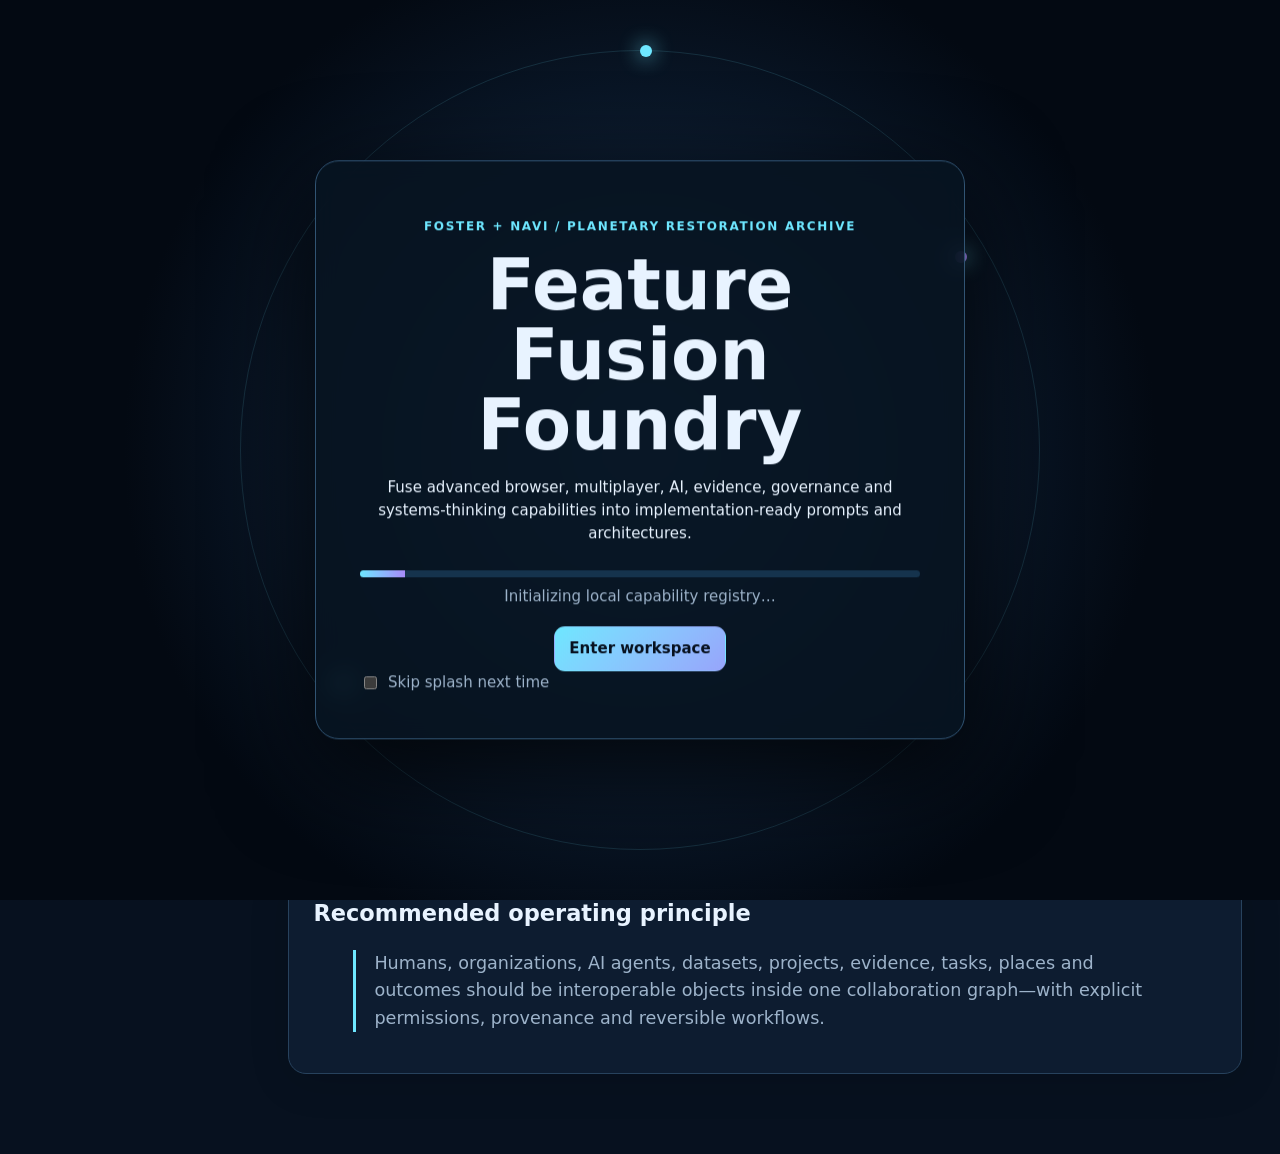
==== v1/index.html @ 3b1a6317 "Add files via upload" ====
<!doctype html>
<html lang="en" data-theme="dark">
<head>
  <meta charset="utf-8">
  <meta name="viewport" content="width=device-width,initial-scale=1,viewport-fit=cover">
  <meta name="theme-color" content="#07111f">
  <meta name="description" content="Feature Fusion Foundry: a multiplayer-ready architecture and meta-prompt workbench for combining advanced web capabilities.">
  <title>Feature Fusion Foundry</title>
  <link rel="manifest" href="./manifest.webmanifest">
  <link rel="icon" href="./assets/icon.svg" type="image/svg+xml">
  <link rel="stylesheet" href="./assets/styles.css">
</head>
<body>
<a class="skip" href="#workspace">Skip to workspace</a>
<noscript><div class="noscript"><strong>JavaScript is disabled.</strong> The reference compendium remains available in <a href="./docs/CHAT_COMPENDIUM.md">docs/CHAT_COMPENDIUM.md</a>, but the fusion matrix, WebLLM and multiplayer demonstrations require JavaScript.</div></noscript>

<div id="splash" class="splash" role="dialog" aria-modal="true" aria-labelledby="splash-title">
  <div class="splash-orbit" aria-hidden="true"><span></span><span></span><span></span></div>
  <div class="splash-card">
    <p class="eyebrow">Foster + Navi / Planetary Restoration Archive</p>
    <h1 id="splash-title">Feature Fusion Foundry</h1>
    <p>Fuse advanced browser, multiplayer, AI, evidence, governance and systems-thinking capabilities into implementation-ready prompts and architectures.</p>
    <div class="splash-track" aria-hidden="true"><i id="splash-progress"></i></div>
    <div class="splash-status" id="splash-status">Initializing local capability registry…</div>
    <button id="enter-app" class="primary">Enter workspace</button>
    <label class="checkline"><input id="skip-splash" type="checkbox"> Skip splash next time</label>
  </div>
</div>

<header class="topbar">
  <a class="brand" href="#overview" aria-label="Feature Fusion Foundry home"><span class="brand-mark">✦</span><span><strong>Feature Fusion</strong><small>Foundry</small></span></a>
  <nav id="top-nav" class="topnav" aria-label="Primary"></nav>
  <div class="top-actions">
    <button id="global-search-button" class="icon-btn" title="Open search" aria-label="Open search">⌕</button>
    <button id="theme-toggle" class="icon-btn" title="Toggle theme" aria-label="Toggle light and dark theme">◐</button>
    <button id="motion-toggle" class="icon-btn" title="Toggle motion" aria-label="Toggle motion effects">≈</button>
    <button id="drawer-toggle" class="icon-btn mobile-only" aria-controls="side" aria-expanded="false" aria-label="Open navigation">☰</button>
  </div>
</header>

<div class="shell">
  <aside id="side" class="sidebar" aria-label="Workspace navigation">
    <div class="status-card">
      <div><span id="online-dot" class="dot"></span><strong id="online-label">Checking…</strong></div>
      <small id="pwa-label">PWA status pending</small>
    </div>
    <nav id="side-nav"></nav>
    <div class="sidebar-footer">
      <button id="export-state" class="secondary full">Export workspace JSON</button>
      <label class="secondary full file-label">Import workspace JSON<input id="import-state" type="file" accept="application/json,.json"></label>
      <small>Local state stays in this browser unless you explicitly export or join a room.</small>
    </div>
  </aside>

  <main id="workspace" tabindex="-1">
    <div class="breadcrumbs" id="breadcrumbs"></div>

    <section data-route="overview" class="route active">
      <div class="hero">
        <div>
          <p class="eyebrow">430-feature architecture bank + live fusion tools</p>
          <h1>Upgrade outputs by combining capabilities as systems, not buzzwords.</h1>
          <p class="lead">Search the catalog, select features, inspect synergies and constraints, generate a staged meta-prompt, improve it locally through WebLLM, then optionally test decentralized room collaboration.</p>
          <div class="hero-actions"><a class="primary button-link" href="#library">Explore features</a><a class="secondary button-link" href="#fusion">Open Fusion Lab</a></div>
        </div>
        <div class="constellation" aria-hidden="true" id="constellation"></div>
      </div>
      <div class="stats" id="overview-stats"></div>
      <div class="grid three">
        <article class="panel"><h2>Capability-first</h2><p>Every advanced feature is tagged by domain, maturity and recommended contexts, then exposed to the prompt generator.</p></article>
        <article class="panel"><h2>Fusion-first</h2><p>The matrix scores feature combinations against project archetypes and highlights known high-value synergies.</p></article>
        <article class="panel"><h2>Graceful fallback</h2><p>WebLLM, multiplayer and modern APIs are optional layers. Core browsing and prompt generation remain usable without them.</p></article>
      </div>
      <article class="panel architecture-mini"><h2>Recommended operating principle</h2><blockquote>Humans, organizations, AI agents, datasets, projects, evidence, tasks, places and outcomes should be interoperable objects inside one collaboration graph—with explicit permissions, provenance and reversible workflows.</blockquote></article>
    </section>

    <section data-route="library" class="route">
      <div class="page-head"><div><p class="eyebrow">Reference library</p><h1>Advanced capability catalog</h1><p>Each feature includes a simple description, advanced implementation context, example and recommended use cases.</p></div><div class="counter"><strong id="visible-count">0</strong><span>visible</span></div></div>
      <div class="toolbar sticky-tools">
        <label class="searchbox"><span>⌕</span><input id="feature-search" type="search" placeholder="Search features, categories, examples, tags…"></label>
        <select id="category-filter" aria-label="Filter category"><option value="all">All categories</option></select>
        <select id="maturity-filter" aria-label="Filter maturity"><option value="all">All maturity</option><option>stable</option><option>conditional</option><option>emerging</option></select>
        <label class="checkline compact"><input id="selected-only" type="checkbox"> Selected only</label>
        <button id="select-visible" class="secondary">Select visible</button>
        <button id="clear-selected" class="secondary">Clear</button>
      </div>
      <div id="feature-list" class="feature-list"></div>
    </section>

    <section data-route="fusion" class="route">
      <div class="page-head"><div><p class="eyebrow">Combinatorial design</p><h1>Feature Fusion Lab</h1><p>Select capabilities in the library or use a starter set. The matrix shows fit across common project archetypes and surfaces synergy patterns.</p></div><div class="counter"><strong id="selected-count">0</strong><span>selected</span></div></div>
      <div class="toolbar"><button class="preset" data-preset="multiplayer">Multiplayer Commons</button><button class="preset" data-preset="agentic">Agentic Workbench</button><button class="preset" data-preset="field">Field Resilience</button><button class="preset" data-preset="learning">Learning Realm</button><button class="preset" data-preset="institution">Institutional Hub</button></div>
      <div class="grid two">
        <article class="panel"><h2>Archetype fit matrix <span class="tip" tabindex="0" data-tip="Scores are heuristic design aids, not empirical rankings. They compare selected feature tags with each archetype's declared needs.">?</span></h2><div class="table-wrap"><table id="archetype-matrix"><thead></thead><tbody></tbody></table></div></article>
        <article class="panel"><h2>Detected synergies</h2><div id="synergy-list" class="stack"></div></article>
      </div>
      <article class="panel"><h2>Selected capability constellation</h2><div id="selected-cloud" class="chip-cloud"></div></article>
      <article class="panel"><h2>Pairwise compatibility view</h2><p class="muted">For readability this shows up to twelve selected capabilities. Shared tags imply easy conceptual fit; explicit synergy rules carry more weight.</p><div class="table-wrap"><table id="pair-matrix"></table></div></article>
    </section>

    <section data-route="prompt" class="route">
      <div class="page-head"><div><p class="eyebrow">Meta-prompt chains</p><h1>Prompt Foundry</h1><p>Convert selected capabilities into a staged architecture prompt that another AI can execute, critique or extend.</p></div></div>
      <div class="grid two prompt-layout">
        <article class="panel">
          <label>Project name<input id="project-name" value="Cross-Domain Multiplayer Commons"></label>
          <label>Primary objective<textarea id="project-goal" rows="4">Build an accessible, modular, online-first collaboration platform with honest offline fallback that helps multidisciplinary participants turn evidence into coordinated projects and measurable outcomes.</textarea></label>
          <label>Primary audiences<input id="project-audience" value="communities, institutions, researchers, educators, businesses, families and public-interest teams"></label>
          <label>Deployment target<select id="deployment-target"><option>GitHub Pages + optional edge backend</option><option>Cloudflare Pages/Workers</option><option>Static host + decentralized P2P</option><option>Institutional cloud deployment</option><option>Portable/offline-first deployment</option></select></label>
          <fieldset><legend>Meta-chain stages</legend><div id="chain-options" class="check-grid"></div></fieldset>
          <div class="button-row"><button id="generate-prompt" class="primary">Generate fusion prompt</button><button id="copy-prompt" class="secondary">Copy</button><button id="download-prompt" class="secondary">Download .md</button></div>
        </article>
        <article class="panel output-panel"><h2>Generated master prompt</h2><textarea id="prompt-output" class="code-output" spellcheck="false" aria-label="Generated prompt"></textarea><div id="prompt-metrics" class="mini-stats"></div></article>
      </div>
      <article class="panel"><h2>Chain preview</h2><div id="chain-preview" class="timeline"></div></article>
    </section>

    <section data-route="ai" class="route">
      <div class="page-head"><div><p class="eyebrow">Local AI laboratory</p><h1>WebLLM feature-fusion copilot</h1><p>Load a compatible model locally through WebGPU, then critique or expand the generated prompt without sending project text to a remote model.</p></div></div>
      <div class="notice"><strong>Model downloads can be large.</strong> Nothing is downloaded until you explicitly load a model. WebLLM requires WebGPU; this demo uses its Web Worker integration so generation does not monopolize the UI thread.</div>
      <div class="grid two">
        <article class="panel"><h2>Engine</h2><div id="webllm-capability" class="status-line"></div><label>Model<select id="webllm-model"><option>Load model catalog first</option></select></label><div class="button-row"><button id="load-models" class="secondary">Load WebLLM catalog</button><button id="load-webllm" class="primary" disabled>Load selected model</button><button id="unload-webllm" class="secondary" disabled>Unload</button></div><div class="progress"><i id="model-progress"></i></div><pre id="model-status" class="log">Engine idle.</pre><label class="checkline"><input id="resumable-ai" type="checkbox"> Request resumable local generation <span class="tip" tabindex="0" data-tip="Current WebLLM supports opt-in text-generation journaling to same-origin OPFS for recovery. Treat it as an advanced enhancement and keep normal error recovery too.">?</span></label></article>
        <article class="panel"><h2>Meta-chain runner</h2><label>Mode<select id="ai-mode"><option value="critic">Architecture critic</option><option value="fusion">Feature fusion optimizer</option><option value="redteam">Risk / failure-mode review</option><option value="three">Three-stage: architect → red-team → integrator</option></select></label><label>Additional instruction<textarea id="ai-instruction" rows="3">Preserve user agency, accessible design, graceful fallbacks, explicit provenance and realistic deployment constraints.</textarea></label><div class="button-row"><button id="run-ai" class="primary" disabled>Run local AI</button><button id="stop-ai" class="secondary" disabled>Stop</button></div></article>
      </div>
      <article class="panel"><h2>Local AI output</h2><pre id="ai-output" class="ai-output" aria-live="polite">Load a model to begin.</pre></article>
    </section>

    <section data-route="multiplayer" class="route">
      <div class="page-head"><div><p class="eyebrow">Live decentralized preview</p><h1>Trystero/WebRTC room</h1><p>Test direct browser-to-browser collaboration. Peer discovery uses Trystero; application messages travel over encrypted WebRTC once peers connect.</p></div></div>
      <div class="notice warning"><strong>Production note:</strong> direct P2P is valuable, but public institutional systems usually also need an authoritative coordination layer for durable state, membership, moderation, abuse controls and recovery.</div>
      <div class="grid two">
        <article class="panel"><h2>Room controls</h2><label>Room ID<input id="room-id" value="feature-fusion-demo"></label><label>Optional room password<input id="room-password" type="password" autocomplete="off" placeholder="Shared out-of-band"></label><div class="button-row"><button id="join-room" class="primary">Join room</button><button id="leave-room" class="secondary" disabled>Leave</button></div><div id="room-status" class="status-line">Not connected.</div><div id="peer-list" class="chip-cloud"></div></article>
        <article class="panel"><h2>Room message</h2><label>Display name<input id="display-name" maxlength="40" value="Explorer"></label><label>Message<textarea id="room-message" rows="4" placeholder="Share a feature-fusion idea…"></textarea></label><button id="send-room" class="primary" disabled>Send to peers</button></article>
      </div>
      <article class="panel"><h2>Room activity</h2><div id="room-log" class="chat-log" aria-live="polite"></div></article>
    </section>

    <section data-route="capabilities" class="route">
      <div class="page-head"><div><p class="eyebrow">Runtime inspection</p><h1>Capability & self-test lab</h1><p>Inspect what this browser can actually support instead of assuming every modern API exists.</p></div><button id="rerun-tests" class="primary">Run checks</button></div>
      <div id="capability-grid" class="cap-grid"></div>
      <article class="panel"><h2>Self-tests</h2><div id="test-results" class="test-list"></div></article>
    </section>

    <section data-route="architecture" class="route">
      <div class="page-head"><div><p class="eyebrow">Reference architecture</p><h1>Online multiplayer commons stack</h1><p>A progressive capability ladder: failure should downgrade advanced layers, not destroy the core application.</p></div></div>
      <div class="arch-stack" id="arch-stack"></div>
      <article class="panel"><h2>Capability ladder</h2><ol class="ladder"><li><strong>Level 0:</strong> static/read-only reference</li><li><strong>Level 1:</strong> local interactive state</li><li><strong>Level 2:</strong> cloud persistence</li><li><strong>Level 3:</strong> realtime multiplayer</li><li><strong>Level 4:</strong> peer-to-peer collaboration</li><li><strong>Level 5:</strong> AI-assisted collaboration</li><li><strong>Level 6:</strong> cross-project federation</li></ol></article>
    </section>

    <section data-route="guides" class="route">
      <div class="page-head"><div><p class="eyebrow">Simplified advanced guides</p><h1>From one minute to implementation depth</h1><p>Open each guide progressively: overview → actionable steps → advanced concepts → implementation notes.</p></div></div>
      <div id="guide-list" class="guide-list"></div>
    </section>

    <section data-route="integrity" class="route">
      <div class="page-head"><div><p class="eyebrow">Data sovereignty & integrity</p><h1>Portable state, hashes and diagnostics</h1><p>Export what this workbench knows, inspect local state and verify generated files without implying that a hash establishes authorship.</p></div></div>
      <div class="grid two"><article class="panel"><h2>Workspace summary</h2><pre id="state-preview" class="log"></pre></article><article class="panel"><h2>Hash a local file</h2><input id="hash-file" type="file"><button id="hash-button" class="secondary">Calculate SHA-256</button><output id="hash-output" class="hash-output"></output><p class="muted">SHA-256 can demonstrate integrity relative to a known digest. It does not establish who authored a file.</p></article></div>
      <article class="panel"><h2>Zero-Harm / Anti-Inversion</h2><p>Consequential feature fusion should preserve informed consent, reversibility where feasible, privacy boundaries, accessibility, source provenance, appeal/review pathways and explicit distinction between observed facts, modeled estimates and AI-generated inference.</p></article>
      <article class="panel"><h2>Attributions & licenses</h2><p>Architecture and interface: Foster + Navi / Planetary Restoration Archive. Bundle code is provided under MIT in this prototype. External libraries are not redistributed here; live optional imports retain their own licenses. See <code>docs/ATTRIBUTIONS.md</code>.</p></article>
    </section>
  </main>
</div>

<div id="search-modal" class="modal" hidden><div class="modal-card" role="dialog" aria-modal="true" aria-labelledby="search-title"><button class="modal-close" id="search-close" aria-label="Close search">×</button><h2 id="search-title">Search the Foundry</h2><input id="global-search" type="search" placeholder="Search features and routes…" autofocus><div id="global-results"></div></div></div>
<div id="toast" class="toast" role="status" aria-live="polite"></div>

<script type="module" src="./js/app.js"></script>
</body>
</html>
---- v1/assets/styles.css ----
:root{--bg:#07111f;--bg2:#0b1728;--panel:#0f2035cc;--panel2:#142a42;--text:#e8f3ff;--muted:#9db3ca;--line:#27425d;--accent:#6ee7ff;--accent2:#a78bfa;--good:#63e6a6;--warn:#ffd166;--danger:#ff7b8d;--shadow:0 18px 60px #0007;--radius:18px;--max:1500px;color-scheme:dark}
html[data-theme="light"]{--bg:#edf5fb;--bg2:#f7fbfe;--panel:#ffffffdd;--panel2:#eef5fa;--text:#102134;--muted:#52697d;--line:#cbdbe7;--accent:#006a83;--accent2:#6844b8;--good:#137b51;--warn:#946200;--danger:#ac2438;--shadow:0 18px 50px #28506a22;color-scheme:light}
*{box-sizing:border-box}html{scroll-behavior:smooth}body{margin:0;background:radial-gradient(circle at 15% 10%,#17385a55,transparent 32%),radial-gradient(circle at 80% 30%,#54378d33,transparent 33%),var(--bg);color:var(--text);font:15px/1.55 ui-sans-serif,system-ui,-apple-system,BlinkMacSystemFont,"Segoe UI",sans-serif;min-height:100vh}button,input,textarea,select{font:inherit}button,a{touch-action:manipulation}button{cursor:pointer}.skip{position:fixed;left:12px;top:-80px;z-index:9999;background:var(--text);color:var(--bg);padding:10px 14px;border-radius:10px}.skip:focus{top:12px}.noscript{padding:12px;background:#5f1d2e;color:white;text-align:center}.topbar{position:sticky;top:0;z-index:80;height:68px;display:flex;align-items:center;gap:20px;padding:0 clamp(14px,3vw,34px);border-bottom:1px solid var(--line);background:color-mix(in srgb,var(--bg) 88%,transparent);backdrop-filter:blur(18px)}.brand{display:flex;align-items:center;gap:9px;color:var(--text);text-decoration:none;min-width:max-content}.brand-mark{display:grid;place-items:center;width:36px;height:36px;border:1px solid var(--line);border-radius:50%;background:linear-gradient(135deg,#6ee7ff22,#a78bfa33);color:var(--accent);font-size:20px}.brand strong,.brand small{display:block;line-height:1.05}.brand small{color:var(--muted);margin-top:4px}.topnav{display:flex;gap:4px;overflow:auto;flex:1}.topnav a,.sidebar nav a{color:var(--muted);text-decoration:none;border-radius:10px}.topnav a{padding:8px 10px;white-space:nowrap}.topnav a.active,.topnav a:hover{color:var(--text);background:var(--panel2)}.top-actions{display:flex;gap:6px}.icon-btn{width:38px;height:38px;border-radius:11px;border:1px solid var(--line);background:var(--panel);color:var(--text)}.shell{display:grid;grid-template-columns:250px minmax(0,1fr);max-width:1920px;margin:auto}.sidebar{position:sticky;top:68px;height:calc(100vh - 68px);padding:20px 14px;border-right:1px solid var(--line);background:color-mix(in srgb,var(--bg) 84%,transparent);overflow:auto}.sidebar nav{display:grid;gap:5px;margin:14px 0}.sidebar nav a{display:flex;align-items:center;gap:10px;padding:10px 12px}.sidebar nav a.active,.sidebar nav a:hover{background:var(--panel2);color:var(--text)}.sidebar-footer{display:grid;gap:9px;margin-top:24px}.sidebar-footer small{color:var(--muted)}.status-card{border:1px solid var(--line);border-radius:14px;padding:12px;background:var(--panel)}.status-card small{display:block;color:var(--muted);margin-top:4px}.dot{display:inline-block;width:9px;height:9px;border-radius:50%;background:var(--warn);margin-right:8px}.dot.good{background:var(--good)}.dot.bad{background:var(--danger)}main{min-width:0;width:100%;max-width:var(--max);padding:24px clamp(16px,3vw,42px) 80px}.breadcrumbs{font-size:13px;color:var(--muted);margin-bottom:16px}.route{display:none;animation:routeIn .25s ease}.route.active{display:block}@keyframes routeIn{from{opacity:.2;transform:translateY(4px)}to{opacity:1;transform:none}}.hero{display:grid;grid-template-columns:minmax(0,1.35fr) minmax(300px,.65fr);gap:32px;align-items:center;min-height:420px}.hero h1,.page-head h1{font-size:clamp(2rem,4vw,4.7rem);line-height:1.02;margin:.2em 0}.page-head h1{font-size:clamp(1.9rem,3vw,3.4rem)}.lead{font-size:clamp(1rem,1.4vw,1.3rem);color:var(--muted);max-width:820px}.eyebrow{text-transform:uppercase;letter-spacing:.14em;font-weight:800;color:var(--accent);font-size:12px}.hero-actions,.button-row{display:flex;gap:10px;flex-wrap:wrap;margin-top:18px}.button-link{text-decoration:none;display:inline-flex;align-items:center}.primary,.secondary,.preset,.file-label{border-radius:11px;padding:10px 14px;border:1px solid var(--line);font-weight:750}.primary{background:linear-gradient(135deg,var(--accent),color-mix(in srgb,var(--accent2) 72%,var(--accent)));color:#07111f;border-color:transparent}.secondary,.preset,.file-label{background:var(--panel2);color:var(--text)}.primary:hover,.secondary:hover,.preset:hover{transform:translateY(-1px)}.full{width:100%;text-align:center}.file-label input{display:none}.constellation{height:330px;position:relative;border:1px solid var(--line);border-radius:50%;background:radial-gradient(circle,#6ee7ff20 0 2px,transparent 3px) 0 0/36px 36px,radial-gradient(circle at 50% 50%,#a78bfa20,transparent 60%);box-shadow:inset 0 0 80px #6ee7ff0b}.constellation i{position:absolute;width:8px;height:8px;background:var(--accent);border-radius:50%;box-shadow:0 0 16px var(--accent)}.constellation b{position:absolute;height:1px;background:linear-gradient(90deg,var(--accent),transparent);transform-origin:left center;opacity:.35}.stats{display:grid;grid-template-columns:repeat(4,1fr);gap:12px;margin:20px 0}.stat{padding:18px;border:1px solid var(--line);background:var(--panel);border-radius:var(--radius)}.stat strong{font-size:1.65rem;display:block}.stat span{color:var(--muted)}.grid{display:grid;gap:16px}.grid.three{grid-template-columns:repeat(3,1fr)}.grid.two{grid-template-columns:repeat(2,minmax(0,1fr))}.panel{border:1px solid var(--line);background:var(--panel);border-radius:var(--radius);padding:clamp(16px,2.2vw,24px);box-shadow:0 8px 40px #0002}.panel h2{margin-top:0}.architecture-mini{margin-top:16px}.architecture-mini blockquote{font-size:1.1rem;color:var(--muted);border-left:3px solid var(--accent);padding-left:18px}.page-head{display:flex;justify-content:space-between;align-items:flex-end;gap:18px;margin-bottom:20px}.page-head p{color:var(--muted);max-width:860px}.counter{border:1px solid var(--line);border-radius:16px;background:var(--panel);padding:12px 18px;text-align:center;min-width:100px}.counter strong{display:block;font-size:1.5rem}.counter span{color:var(--muted)}.toolbar{display:flex;gap:8px;flex-wrap:wrap;align-items:center;margin-bottom:18px}.sticky-tools{position:sticky;top:80px;z-index:20;padding:10px;border:1px solid var(--line);border-radius:16px;background:color-mix(in srgb,var(--bg) 88%,transparent);backdrop-filter:blur(14px)}.searchbox{display:flex;align-items:center;gap:8px;flex:1;min-width:230px;padding:0 12px;border:1px solid var(--line);border-radius:11px;background:var(--panel2)}.searchbox input{border:0;background:transparent;padding:10px 0;width:100%;color:var(--text);outline:0}select,input,textarea{width:100%;border:1px solid var(--line);background:var(--panel2);color:var(--text);border-radius:10px;padding:10px 12px}.toolbar select{width:auto;max-width:240px}.toolbar .checkline{width:auto}.checkline{display:flex!important;align-items:center;gap:8px;color:var(--muted)}.checkline input{width:auto}.compact{font-size:13px}.feature-list{display:grid;grid-template-columns:repeat(2,minmax(0,1fr));gap:12px}.feature-card{border:1px solid var(--line);border-radius:16px;background:var(--panel);padding:16px;position:relative}.feature-card.selected{border-color:var(--accent);box-shadow:inset 0 0 0 1px var(--accent)}.feature-head{display:flex;gap:10px;align-items:flex-start}.feature-head input{width:auto;margin-top:5px}.feature-card h3{margin:0}.feature-card .summary{color:var(--muted);margin:.4em 0}.tag-row,.chip-cloud{display:flex;gap:6px;flex-wrap:wrap}.tag,.chip{font-size:11px;border:1px solid var(--line);border-radius:999px;padding:4px 8px;color:var(--muted);background:var(--panel2)}.chip button{border:0;background:transparent;color:inherit;padding:0 0 0 6px}.feature-card details{margin-top:12px;border-top:1px solid var(--line);padding-top:10px}.feature-card summary{cursor:pointer;color:var(--accent);font-weight:700}.feature-detail-grid{display:grid;grid-template-columns:1fr 1fr;gap:12px;margin-top:12px}.feature-detail-grid div{padding:10px;border-radius:10px;background:var(--panel2)}.feature-detail-grid strong{display:block;margin-bottom:5px}.maturity{position:absolute;right:12px;top:12px;font-size:10px;text-transform:uppercase;letter-spacing:.08em}.maturity.stable{color:var(--good)}.maturity.conditional{color:var(--warn)}.maturity.emerging{color:var(--accent2)}.tip{display:inline-grid;place-items:center;width:18px;height:18px;border:1px solid var(--line);border-radius:50%;font-size:11px;color:var(--accent);position:relative;cursor:help}.tip:focus::after,.tip:hover::after{content:attr(data-tip);position:absolute;z-index:100;left:50%;bottom:calc(100% + 10px);transform:translateX(-50%);width:min(420px,70vw);padding:12px;border-radius:10px;background:#02080f;color:#eaf6ff;box-shadow:var(--shadow);font-size:12px;line-height:1.5;text-transform:none;letter-spacing:normal;text-align:left}.stack{display:grid;gap:10px}.synergy{padding:12px;border:1px solid var(--line);border-radius:12px;background:var(--panel2)}.synergy strong{color:var(--accent)}.table-wrap{overflow:auto;max-width:100%}table{border-collapse:collapse;width:100%;font-size:13px}th,td{border:1px solid var(--line);padding:8px;text-align:left}th{background:var(--panel2);position:sticky;top:0}td.score{text-align:center;font-weight:800}.score-0{color:var(--muted)}.score-1{color:var(--warn)}.score-2,.score-3{color:var(--good)}.pair-hit{background:#63e6a622}.pair-strong{background:#6ee7ff30}.prompt-layout label,.panel>label{display:grid;gap:6px;margin-bottom:13px;font-weight:700}.prompt-layout label input,.prompt-layout label textarea,.panel>label input,.panel>label textarea,.panel>label select{font-weight:400}fieldset{border:1px solid var(--line);border-radius:12px;margin:14px 0}legend{font-weight:800;padding:0 8px}.check-grid{display:grid;grid-template-columns:repeat(2,1fr);gap:8px}.stage-check{display:flex;gap:8px;align-items:flex-start}.stage-check input{width:auto;margin-top:4px}.code-output{width:100%;height:590px;resize:vertical;font:12px/1.5 ui-monospace,SFMono-Regular,Menlo,monospace}.mini-stats{display:flex;gap:8px;flex-wrap:wrap;margin-top:10px}.mini-stats span{border:1px solid var(--line);border-radius:999px;padding:4px 9px;color:var(--muted)}.timeline{display:grid;gap:12px}.timeline-item{display:grid;grid-template-columns:42px 1fr;gap:12px}.timeline-item .num{width:34px;height:34px;display:grid;place-items:center;border-radius:50%;background:var(--panel2);border:1px solid var(--line);font-weight:900;color:var(--accent)}.timeline-item h3{margin:2px 0}.timeline-item p{margin:.2em 0;color:var(--muted)}.notice{border:1px solid var(--line);border-left:4px solid var(--accent);background:var(--panel);border-radius:12px;padding:13px 15px;margin-bottom:16px}.notice.warning{border-left-color:var(--warn)}.status-line{padding:10px 12px;border-radius:10px;background:var(--panel2);margin-bottom:12px}.progress{height:10px;border-radius:999px;overflow:hidden;background:var(--panel2);border:1px solid var(--line);margin:12px 0}.progress i{display:block;height:100%;width:0;background:linear-gradient(90deg,var(--accent),var(--accent2));transition:width .25s}.log,.ai-output{white-space:pre-wrap;word-break:break-word;background:#020912;color:#ccecff;border:1px solid var(--line);border-radius:12px;padding:13px;min-height:80px;max-height:460px;overflow:auto;font:12px/1.55 ui-monospace,SFMono-Regular,Menlo,monospace}.chat-log{display:grid;gap:8px;max-height:380px;overflow:auto}.chat-msg{padding:10px 12px;border-radius:12px;background:var(--panel2)}.chat-msg small{color:var(--muted)}.cap-grid{display:grid;grid-template-columns:repeat(4,1fr);gap:10px;margin-bottom:16px}.cap{padding:13px;border:1px solid var(--line);border-radius:13px;background:var(--panel)}.cap strong{display:block}.cap small{color:var(--muted)}.cap.yes{border-color:#63e6a655}.cap.no{opacity:.72}.test-list{display:grid;gap:8px}.test{display:flex;justify-content:space-between;gap:16px;padding:9px 10px;border-radius:10px;background:var(--panel2)}.test .pass{color:var(--good)}.test .fail{color:var(--danger)}.arch-stack{display:grid;gap:7px;margin-bottom:18px}.arch-layer{display:grid;grid-template-columns:240px 1fr;gap:16px;align-items:center;border:1px solid var(--line);background:var(--panel);padding:13px 16px;border-radius:14px}.arch-layer strong{color:var(--accent)}.arch-layer span{color:var(--muted)}.ladder li{margin:.6em 0}.guide-list{display:grid;gap:12px}.guide{border:1px solid var(--line);border-radius:15px;background:var(--panel);overflow:hidden}.guide>summary{cursor:pointer;padding:16px 18px;font-size:1.05rem;font-weight:850}.guide-body{padding:0 18px 18px}.depth{border-left:2px solid var(--line);padding:8px 0 8px 14px;margin:8px 0}.depth h3{margin:.1em 0}.depth p,.depth li{color:var(--muted)}.hash-output{display:block;margin-top:12px;padding:10px;word-break:break-all;border-radius:10px;background:var(--panel2)}.muted{color:var(--muted)}.splash{position:fixed;inset:0;z-index:1000;background:radial-gradient(circle at 50% 50%,#173252,#030912 66%);display:grid;place-items:center;overflow:hidden}.splash.hidden{display:none}.splash-card{position:absolute;left:50%;top:50%;transform:translate(-50%,-50%);width:min(650px,88vw);padding:clamp(22px,4vw,44px);text-align:center;border:1px solid #315473;border-radius:24px;background:#071421dd;backdrop-filter:blur(12px);box-shadow:0 30px 100px #000c}.splash-card h1{font-size:clamp(2rem,6vw,4.4rem);line-height:1;margin:.2em 0}.splash-track{height:7px;background:#15334d;border-radius:99px;overflow:hidden;margin:24px 0 8px}.splash-track i{display:block;height:100%;width:8%;background:linear-gradient(90deg,#6ee7ff,#a78bfa);transition:width .3s}.splash-status{color:#9db3ca;margin-bottom:18px}.splash-orbit{position:absolute;left:50%;top:50%;width:min(80vw,800px);aspect-ratio:1;transform:translate(-50%,-50%);border:1px solid #6ee7ff22;border-radius:50%;animation:spin 28s linear infinite}.splash-orbit span{position:absolute;width:12px;height:12px;background:#6ee7ff;border-radius:50%;box-shadow:0 0 20px #6ee7ff}.splash-orbit span:nth-child(1){left:50%;top:-6px}.splash-orbit span:nth-child(2){right:9%;top:25%;background:#a78bfa}.splash-orbit span:nth-child(3){left:12%;bottom:20%}@keyframes spin{to{transform:translate(-50%,-50%) rotate(360deg)}}.modal{position:fixed;inset:0;z-index:500;background:#0009;display:grid;place-items:start center;padding-top:10vh}.modal[hidden]{display:none}.modal-card{position:relative;width:min(760px,92vw);max-height:75vh;overflow:auto;border:1px solid var(--line);border-radius:18px;background:var(--bg2);box-shadow:var(--shadow);padding:20px}.modal-close{position:absolute;right:12px;top:8px;border:0;background:transparent;color:var(--text);font-size:28px}.global-hit{display:block;padding:10px;border-bottom:1px solid var(--line);color:var(--text);text-decoration:none}.global-hit small{display:block;color:var(--muted)}.toast{position:fixed;right:18px;bottom:18px;z-index:600;max-width:420px;padding:12px 16px;border-radius:12px;background:#04101b;color:#e7f7ff;border:1px solid #315473;box-shadow:var(--shadow);opacity:0;transform:translateY(10px);pointer-events:none;transition:.2s}.toast.show{opacity:1;transform:none}.mobile-only{display:none}
@media(max-width:1100px){.feature-list{grid-template-columns:1fr}.cap-grid{grid-template-columns:repeat(3,1fr)}.topnav{display:none}.mobile-only{display:inline-block}.shell{grid-template-columns:1fr}.sidebar{position:fixed;z-index:70;left:0;top:68px;width:min(320px,90vw);transform:translateX(-105%);transition:.22s;box-shadow:var(--shadow)}.sidebar.open{transform:none}.hero{grid-template-columns:1fr}.constellation{height:250px}.grid.three{grid-template-columns:1fr 1fr}}
@media(max-width:720px){main{padding-inline:13px}.topbar{padding-inline:10px}.brand small{display:none}.grid.two,.grid.three,.stats{grid-template-columns:1fr}.page-head{align-items:flex-start;flex-direction:column}.cap-grid{grid-template-columns:1fr 1fr}.feature-detail-grid,.check-grid{grid-template-columns:1fr}.arch-layer{grid-template-columns:1fr}.sticky-tools{top:74px}.toolbar select{width:100%;max-width:none}.toolbar .searchbox{min-width:100%}.hero{min-height:auto}.constellation{display:none}}
@media(prefers-reduced-motion:reduce){*,*::before,*::after{scroll-behavior:auto!important;animation-duration:.001ms!important;animation-iteration-count:1!important;transition-duration:.001ms!important}}html.reduce-motion *,html.reduce-motion *::before,html.reduce-motion *::after{animation:none!important;transition:none!important;scroll-behavior:auto!important}
@media print{.topbar,.sidebar,.toolbar,.splash,.modal,.toast,.hero-actions,button{display:none!important}.shell{display:block}main{max-width:none;padding:0}.route{display:block!important;page-break-after:always}.panel,.feature-card{box-shadow:none;background:white;color:black;border-color:#bbb}.feature-list{grid-template-columns:1fr}.feature-card details{display:block}.constellation{display:none}}
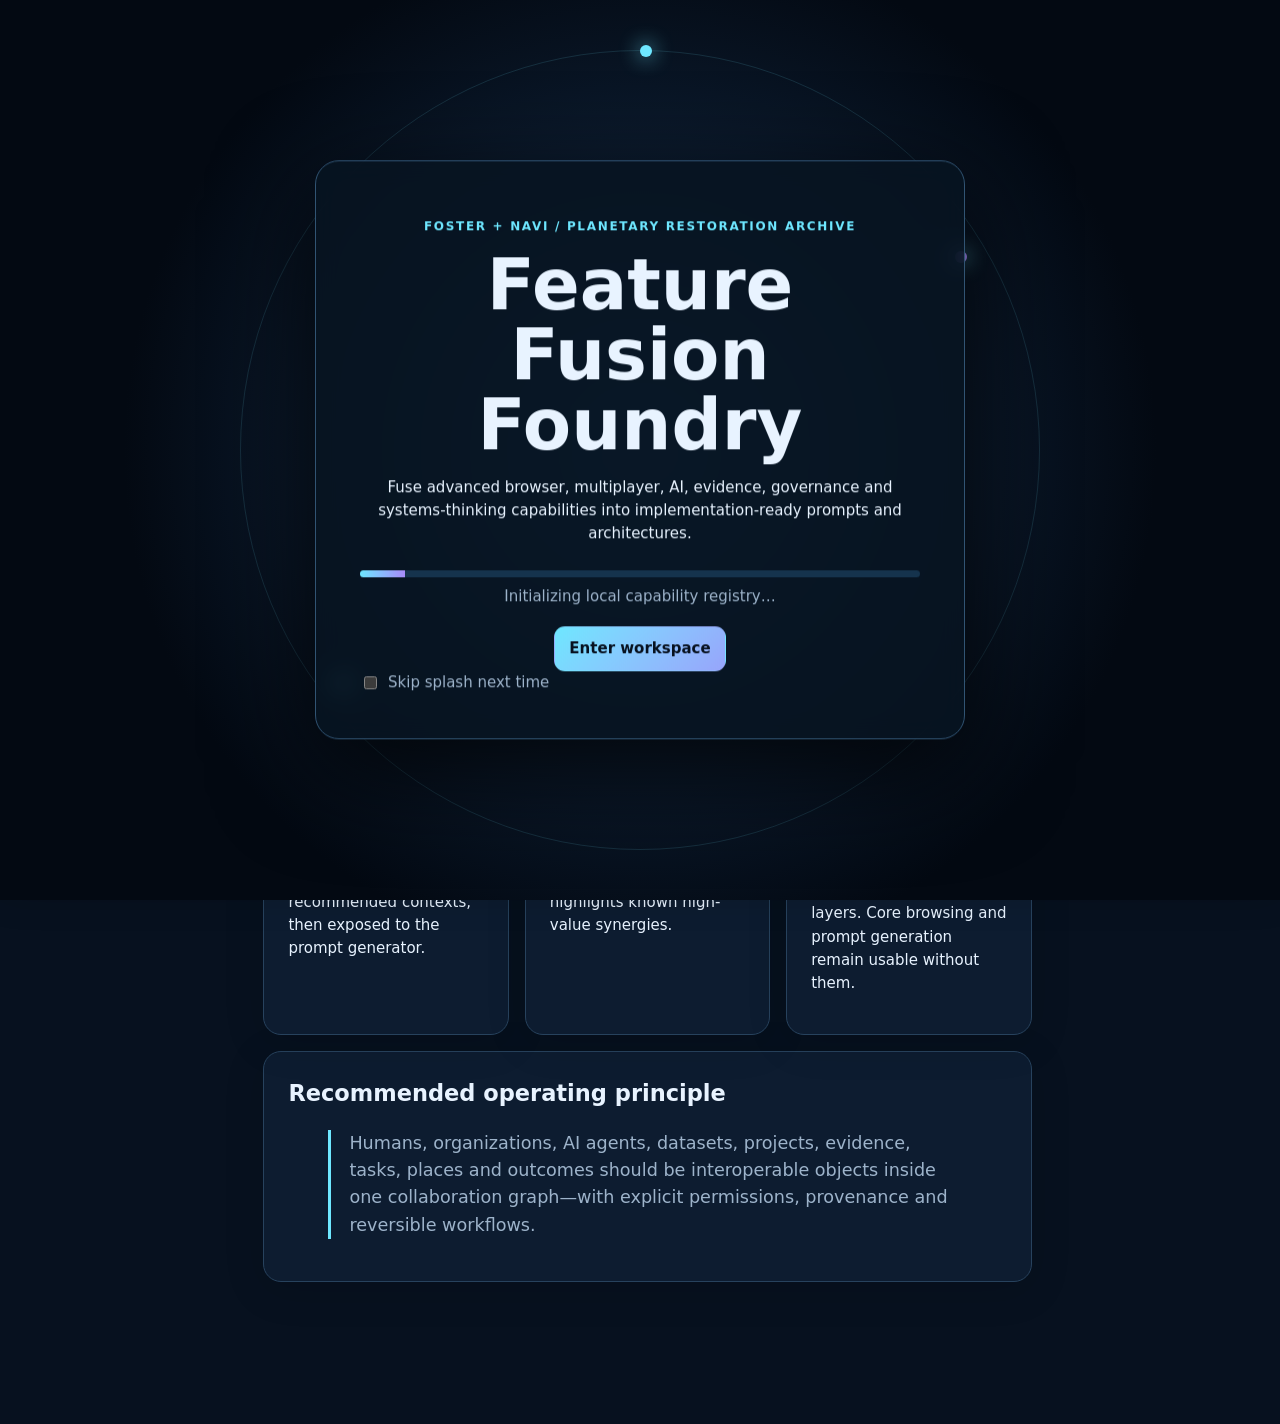
==== commit 2a7cbe1c: "Add files via upload" ====
--- a/v1/index.html
+++ b/v1/index.html
@@ -34,7 +34,8 @@
     <button id="global-search-button" class="icon-btn" title="Open search" aria-label="Open search">⌕</button>
     <button id="theme-toggle" class="icon-btn" title="Toggle theme" aria-label="Toggle light and dark theme">◐</button>
     <button id="motion-toggle" class="icon-btn" title="Toggle motion" aria-label="Toggle motion effects">≈</button>
-    <button id="drawer-toggle" class="icon-btn mobile-only" aria-controls="side" aria-expanded="false" aria-label="Open navigation">☰</button>
+    <button id="drawer-toggle" class="icon-btn mobile-only" aria-controls="side" aria-expanded="false" aria-label="Open left navigation">☰</button>
+    <button id="right-drawer-toggle" class="icon-btn mobile-only" aria-controls="right-hud" aria-expanded="false" aria-label="Open contextual navigation">⋮</button>
   </div>
 </header>
 
@@ -100,6 +101,27 @@
 
     <section data-route="prompt" class="route">
       <div class="page-head"><div><p class="eyebrow">Meta-prompt chains</p><h1>Prompt Foundry</h1><p>Convert selected capabilities into a staged architecture prompt that another AI can execute, critique or extend.</p></div></div>
+      <article class="panel concise-prompt-panel">
+        <div class="section-split">
+          <div>
+            <p class="eyebrow">Ultra-compact model instructions</p>
+            <h2>Comma-Only Prompt Minifier <span class="tip" tabindex="0" data-tip="Produces only feature names separated by commas and spaces. No bullets, headings, explanations or hidden metadata are added, making it suitable for constrained custom-instruction fields.">?</span></h2>
+            <p class="muted">Generate a compact feature request such as <code>WebLLM, CRDTs, WebRTC DataChannels, Passkeys/WebAuthn</code>. It is intentionally machine-simple for copy/paste into models with limited custom-prompt space.</p>
+          </div>
+          <div class="compact-controls">
+            <label>Character budget <span class="tip" tabindex="0" data-tip="0 means unlimited. With a budget, complete feature names are added in catalog order until the next name would exceed the limit; names are never truncated.">?</span><input id="concise-budget" type="number" min="0" step="50" value="0" inputmode="numeric"></label>
+            <label class="checkline"><input id="concise-synergies" type="checkbox"> Complete known synergy sets <span class="tip" tabindex="0" data-tip="Adds missing members of curated three-feature synergy patterns when at least two members are already selected. The output still contains names and commas only.">?</span></label>
+          </div>
+        </div>
+        <label>Optional custom feature names <span class="tip" tabindex="0" data-tip="Enter extra capability names separated by commas. They are deduplicated and appended without additional prose. Useful for model-specific features not yet in the catalog.">?</span><input id="concise-custom" placeholder="e.g. MCP tools, deterministic replay, typed event bus"></label>
+        <textarea id="concise-output" class="concise-output" rows="5" spellcheck="false" readonly aria-label="Comma-only concise feature prompt"></textarea>
+        <div class="button-row">
+          <button id="generate-concise" class="primary">Generate comma-only prompt</button>
+          <button id="copy-concise" class="secondary">Copy compact prompt</button>
+          <button id="select-concise-source" class="secondary" title="Jump to the feature library to modify the selected feature set">Edit feature selection</button>
+        </div>
+        <div id="concise-metrics" class="mini-stats" aria-live="polite"></div>
+      </article>
       <div class="grid two prompt-layout">
         <article class="panel">
           <label>Project name<input id="project-name" value="Cross-Domain Multiplayer Commons"></label>
@@ -158,7 +180,26 @@
       <article class="panel"><h2>Attributions & licenses</h2><p>Architecture and interface: Foster + Navi / Planetary Restoration Archive. Bundle code is provided under MIT in this prototype. External libraries are not redistributed here; live optional imports retain their own licenses. See <code>docs/ATTRIBUTIONS.md</code>.</p></article>
     </section>
   </main>
+
+  <aside id="right-hud" class="rightbar" aria-label="Contextual HUD navigation">
+    <div class="hud-heading"><span class="eyebrow">Context HUD</span><strong id="context-title">Overview</strong></div>
+    <nav id="right-nav" aria-label="Contextual related modules"></nav>
+    <div class="context-actions">
+      <h2>Quick actions</h2>
+      <div id="right-actions" class="hud-actions"></div>
+    </div>
+    <div class="hud-card">
+      <small>Selected capabilities</small>
+      <strong id="hud-selected-count">0</strong>
+      <span id="hud-network">Checking network…</span>
+    </div>
+  </aside>
 </div>
+
+<nav id="bottom-hud" class="bottom-hud" aria-label="Workflow HUD">
+  <div id="bottom-nav" class="bottom-nav"></div>
+  <div class="bottom-status" aria-live="polite"><span id="bottom-route">Overview</span><span id="bottom-selection">0 selected</span><span id="bottom-network">checking…</span></div>
+</nav>
 
 <div id="search-modal" class="modal" hidden><div class="modal-card" role="dialog" aria-modal="true" aria-labelledby="search-title"><button class="modal-close" id="search-close" aria-label="Close search">×</button><h2 id="search-title">Search the Foundry</h2><input id="global-search" type="search" placeholder="Search features and routes…" autofocus><div id="global-results"></div></div></div>
 <div id="toast" class="toast" role="status" aria-live="polite"></div>
--- a/v1/assets/styles.css
+++ b/v1/assets/styles.css
@@ -5,3 +5,19 @@
 @media(max-width:720px){main{padding-inline:13px}.topbar{padding-inline:10px}.brand small{display:none}.grid.two,.grid.three,.stats{grid-template-columns:1fr}.page-head{align-items:flex-start;flex-direction:column}.cap-grid{grid-template-columns:1fr 1fr}.feature-detail-grid,.check-grid{grid-template-columns:1fr}.arch-layer{grid-template-columns:1fr}.sticky-tools{top:74px}.toolbar select{width:100%;max-width:none}.toolbar .searchbox{min-width:100%}.hero{min-height:auto}.constellation{display:none}}
 @media(prefers-reduced-motion:reduce){*,*::before,*::after{scroll-behavior:auto!important;animation-duration:.001ms!important;animation-iteration-count:1!important;transition-duration:.001ms!important}}html.reduce-motion *,html.reduce-motion *::before,html.reduce-motion *::after{animation:none!important;transition:none!important;scroll-behavior:auto!important}
 @media print{.topbar,.sidebar,.toolbar,.splash,.modal,.toast,.hero-actions,button{display:none!important}.shell{display:block}main{max-width:none;padding:0}.route{display:block!important;page-break-after:always}.panel,.feature-card{box-shadow:none;background:white;color:black;border-color:#bbb}.feature-list{grid-template-columns:1fr}.feature-card details{display:block}.constellation{display:none}}
+
+/* v1.1 four-edge synchronized HUD + comma-only prompt minifier */
+:root{--bottom-hud-h:62px;--rightbar-w:250px}
+.shell{grid-template-columns:250px minmax(0,1fr) var(--rightbar-w);padding-bottom:var(--bottom-hud-h)}
+.sidebar{height:calc(100vh - 68px - var(--bottom-hud-h))}
+.rightbar{position:sticky;top:68px;height:calc(100vh - 68px - var(--bottom-hud-h));padding:20px 14px;border-left:1px solid var(--line);background:color-mix(in srgb,var(--bg) 84%,transparent);overflow:auto}
+.rightbar nav{display:grid;gap:5px;margin:14px 0}.rightbar nav a,.hud-action{display:flex;align-items:center;gap:9px;width:100%;padding:10px 12px;border:1px solid transparent;border-radius:10px;color:var(--muted);background:transparent;text-decoration:none;text-align:left}.rightbar nav a:hover,.rightbar nav a.active,.hud-action:hover{color:var(--text);background:var(--panel2);border-color:var(--line)}
+.nav-group{display:grid;gap:4px;margin-bottom:13px}.nav-group>small{padding:4px 12px;color:var(--muted);font-size:10px;font-weight:800;text-transform:uppercase;letter-spacing:.12em}
+.hud-heading{display:grid;gap:2px;padding:4px 4px 12px}.hud-heading strong{font-size:1.15rem}.context-actions{border-top:1px solid var(--line);padding-top:12px}.context-actions h2{font-size:.9rem;margin:0 0 8px;color:var(--muted)}.hud-actions{display:grid;gap:6px}.hud-action{font:inherit;cursor:pointer}.hud-card{display:grid;gap:4px;margin-top:18px;padding:12px;border:1px solid var(--line);border-radius:13px;background:var(--panel)}.hud-card small,.hud-card span{color:var(--muted)}.hud-card strong{font-size:1.75rem;color:var(--accent)}
+.bottom-hud{position:fixed;left:0;right:0;bottom:0;z-index:85;min-height:var(--bottom-hud-h);display:grid;grid-template-columns:minmax(0,1fr) auto;align-items:center;gap:14px;padding:7px clamp(10px,2vw,24px);border-top:1px solid var(--line);background:color-mix(in srgb,var(--bg) 90%,transparent);backdrop-filter:blur(18px);box-shadow:0 -12px 40px #0004}.bottom-nav{display:flex;align-items:center;justify-content:center;gap:4px;min-width:0;overflow:auto}.bottom-nav a{display:grid;place-items:center;min-width:72px;padding:5px 8px;border-radius:10px;color:var(--muted);text-decoration:none}.bottom-nav a:hover,.bottom-nav a.active{color:var(--text);background:var(--panel2)}.bottom-nav .nav-icon{font-size:16px;line-height:1}.bottom-nav small{font-size:10px;white-space:nowrap}.bottom-status{display:flex;gap:8px;align-items:center;white-space:nowrap}.bottom-status span{padding:4px 7px;border:1px solid var(--line);border-radius:999px;color:var(--muted);font-size:10px}
+.section-split{display:grid;grid-template-columns:minmax(0,1fr) minmax(220px,320px);gap:22px;align-items:start}.section-split h2{margin:.1em 0}.compact-controls{display:grid;gap:8px}.compact-controls label{display:grid;gap:5px;font-weight:700}.compact-controls .checkline{display:flex}.concise-output{width:100%;min-height:120px;resize:vertical;font:13px/1.55 ui-monospace,SFMono-Regular,Menlo,monospace;letter-spacing:.01em}.concise-prompt-panel code{color:var(--accent)}
+.topbar{z-index:90}.rightbar .eyebrow{margin:0}
+@media(max-width:1350px) and (min-width:1101px){:root{--rightbar-w:210px}.shell{grid-template-columns:225px minmax(0,1fr) var(--rightbar-w)}.sidebar{padding-inline:10px}.rightbar{padding-inline:10px}.topnav a{padding-inline:7px}.brand small{display:none}}
+@media(max-width:1100px){.shell{grid-template-columns:1fr}.rightbar{position:fixed;z-index:76;right:0;left:auto;top:68px;width:min(340px,92vw);height:calc(100vh - 68px - var(--bottom-hud-h));transform:translateX(105%);transition:.22s;box-shadow:var(--shadow);border-left:1px solid var(--line)}.rightbar.open{transform:none}.sidebar{height:calc(100vh - 68px - var(--bottom-hud-h))}.bottom-hud{grid-template-columns:1fr}.bottom-status{display:none}}
+@media(max-width:720px){:root{--bottom-hud-h:56px}.bottom-hud{padding:5px 6px}.bottom-nav{justify-content:flex-start}.bottom-nav a{min-width:60px;padding-inline:5px}.bottom-nav small{font-size:9px}.section-split{grid-template-columns:1fr}.concise-output{min-height:145px}.top-actions{gap:3px}.icon-btn{width:35px;height:35px}}
+@media print{.rightbar,.bottom-hud{display:none!important}.shell{padding-bottom:0}}
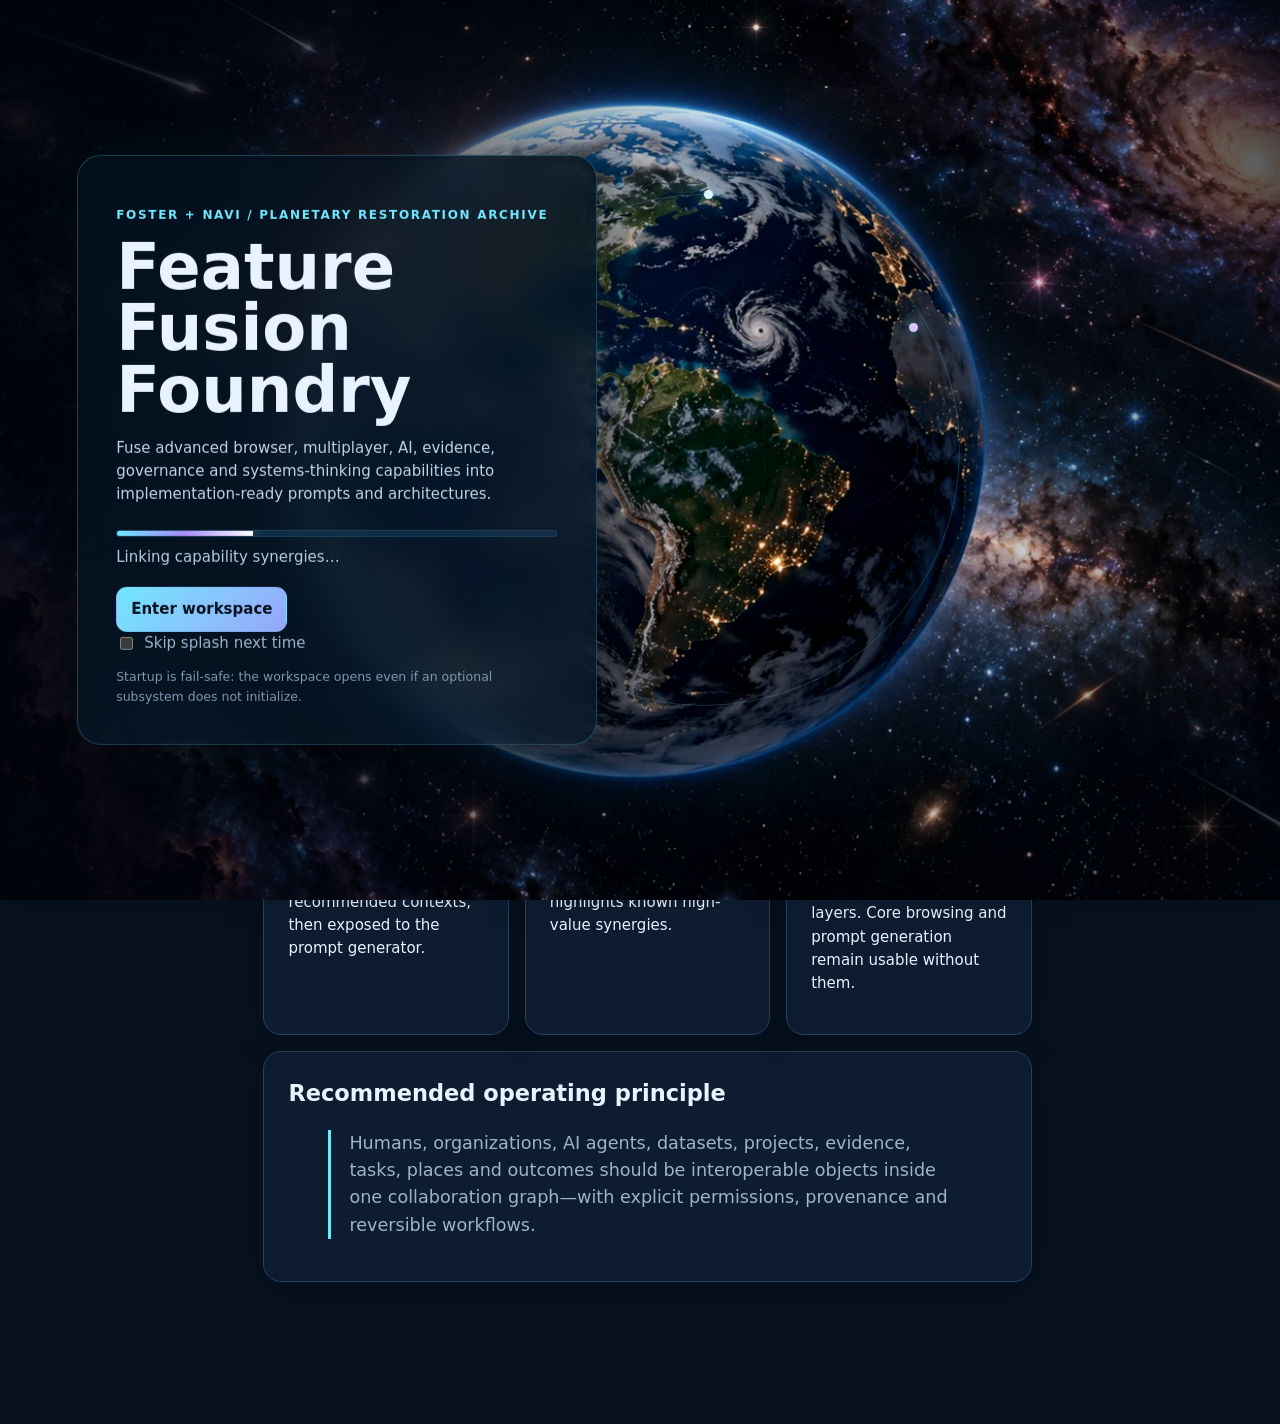
==== commit 498cd4d0: "Add files via upload" ====
--- a/v1/index.html
+++ b/v1/index.html
@@ -12,20 +12,67 @@
 </head>
 <body>
 <a class="skip" href="#workspace">Skip to workspace</a>
-<noscript><div class="noscript"><strong>JavaScript is disabled.</strong> The reference compendium remains available in <a href="./docs/CHAT_COMPENDIUM.md">docs/CHAT_COMPENDIUM.md</a>, but the fusion matrix, WebLLM and multiplayer demonstrations require JavaScript.</div></noscript>
-
-<div id="splash" class="splash" role="dialog" aria-modal="true" aria-labelledby="splash-title">
+<noscript><style>#splash{display:none!important}</style><div class="noscript"><strong>JavaScript is disabled.</strong> The reference compendium remains available in <a href="./docs/CHAT_COMPENDIUM.md">docs/CHAT_COMPENDIUM.md</a>, but the fusion matrix, WebLLM and multiplayer demonstrations require JavaScript.</div></noscript>
+
+<div id="splash" class="splash" role="dialog" aria-modal="true" aria-labelledby="splash-title" aria-describedby="splash-description">
+  <div class="splash-cosmos" aria-hidden="true"></div>
+  <div class="splash-vignette" aria-hidden="true"></div>
+  <div class="splash-shooting-stars" aria-hidden="true">
+    <i></i><i></i><i></i><i></i><i></i><i></i>
+  </div>
   <div class="splash-orbit" aria-hidden="true"><span></span><span></span><span></span></div>
   <div class="splash-card">
     <p class="eyebrow">Foster + Navi / Planetary Restoration Archive</p>
     <h1 id="splash-title">Feature Fusion Foundry</h1>
-    <p>Fuse advanced browser, multiplayer, AI, evidence, governance and systems-thinking capabilities into implementation-ready prompts and architectures.</p>
+    <p id="splash-description">Fuse advanced browser, multiplayer, AI, evidence, governance and systems-thinking capabilities into implementation-ready prompts and architectures.</p>
     <div class="splash-track" aria-hidden="true"><i id="splash-progress"></i></div>
-    <div class="splash-status" id="splash-status">Initializing local capability registry…</div>
-    <button id="enter-app" class="primary">Enter workspace</button>
+    <div class="splash-status" id="splash-status" role="status" aria-live="polite">Initializing workspace…</div>
+    <button id="enter-app" class="primary" type="button">Enter workspace</button>
     <label class="checkline"><input id="skip-splash" type="checkbox"> Skip splash next time</label>
+    <small class="splash-failsafe">Startup is fail-safe: the workspace opens even if an optional subsystem does not initialize.</small>
   </div>
 </div>
+<script>
+/* Splash bootstrap is intentionally inline and dependency-free: if the module graph fails, users can still enter. */
+(()=>{
+  const splash=document.getElementById('splash');
+  const bar=document.getElementById('splash-progress');
+  const status=document.getElementById('splash-status');
+  const enter=document.getElementById('enter-app');
+  const skipBox=document.getElementById('skip-splash');
+  if(!splash){window.FusionSplash={ready(){},fail(){},dismiss(){}};return}
+  const started=performance.now();
+  let closed=false,progress=6,progressTimer=null,autoTimer=null,hardTimer=null;
+  const messages=['Loading feature ontology…','Linking capability synergies…','Preparing prompt chains…','Checking browser capabilities…','Synchronizing HUD modules…','Workspace ready.'];
+  const clearTimers=()=>{if(progressTimer)clearInterval(progressTimer);if(autoTimer)clearTimeout(autoTimer);if(hardTimer)clearTimeout(hardTimer)};
+  const onKey=e=>{if(e.key==='Escape')dismiss('escape')};
+  const finalize=()=>{splash.classList.add('hidden');splash.setAttribute('aria-hidden','true');document.removeEventListener('keydown',onKey);try{document.getElementById('workspace')?.focus({preventScroll:true})}catch{}};
+  const dismiss=(reason='manual',immediate=false)=>{
+    if(closed)return;closed=true;clearTimers();
+    if(bar)bar.style.width='100%';
+    if(status)status.textContent=reason==='error'?'Opening workspace in recovery mode…':'Opening workspace…';
+    try{if(skipBox?.checked)localStorage.setItem('fusion-skip-splash','1')}catch{}
+    splash.setAttribute('aria-hidden','true');
+    if(immediate){finalize();return}
+    splash.classList.add('is-closing');
+    const reduced=document.documentElement.classList.contains('reduce-motion')||window.matchMedia?.('(prefers-reduced-motion: reduce)').matches;
+    setTimeout(finalize,reduced?180:900);
+  };
+  enter?.addEventListener('click',()=>dismiss('manual'));
+  document.addEventListener('keydown',onKey);
+  let skipStored=false;try{skipStored=localStorage.getItem('fusion-skip-splash')==='1'}catch{}
+  if(skipStored){dismiss('stored-skip',true)}else{
+    progressTimer=setInterval(()=>{if(closed)return;progress=Math.min(92,progress+Math.max(2,Math.ceil(Math.random()*7)));if(bar)bar.style.width=progress+'%';if(status)status.textContent=messages[Math.min(messages.length-2,Math.floor(progress/19))]},260);
+    // Absolute escape hatch: app initialization can never keep this overlay up indefinitely.
+    hardTimer=setTimeout(()=>dismiss('failsafe'),8000);
+  }
+  window.FusionSplash={
+    ready(){if(closed)return;if(bar)bar.style.width='100%';if(status)status.textContent='Workspace ready.';const elapsed=performance.now()-started;autoTimer=setTimeout(()=>dismiss('ready'),Math.max(500,2600-elapsed))},
+    fail(){if(closed)return;if(status)status.textContent='A startup subsystem failed; opening recovery mode…';autoTimer=setTimeout(()=>dismiss('error'),700)},
+    dismiss
+  };
+})();
+</script>
 
 <header class="topbar">
   <a class="brand" href="#overview" aria-label="Feature Fusion Foundry home"><span class="brand-mark">✦</span><span><strong>Feature Fusion</strong><small>Foundry</small></span></a>
--- a/v1/assets/styles.css
+++ b/v1/assets/styles.css
@@ -21,3 +21,37 @@
 @media(max-width:1100px){.shell{grid-template-columns:1fr}.rightbar{position:fixed;z-index:76;right:0;left:auto;top:68px;width:min(340px,92vw);height:calc(100vh - 68px - var(--bottom-hud-h));transform:translateX(105%);transition:.22s;box-shadow:var(--shadow);border-left:1px solid var(--line)}.rightbar.open{transform:none}.sidebar{height:calc(100vh - 68px - var(--bottom-hud-h))}.bottom-hud{grid-template-columns:1fr}.bottom-status{display:none}}
 @media(max-width:720px){:root{--bottom-hud-h:56px}.bottom-hud{padding:5px 6px}.bottom-nav{justify-content:flex-start}.bottom-nav a{min-width:60px;padding-inline:5px}.bottom-nav small{font-size:9px}.section-split{grid-template-columns:1fr}.concise-output{min-height:145px}.top-actions{gap:3px}.icon-btn{width:35px;height:35px}}
 @media print{.rightbar,.bottom-hud{display:none!important}.shell{padding-bottom:0}}
+
+/* v1.2 cinematic fail-safe splash */
+.splash{
+  position:fixed;inset:0;z-index:1000;display:grid;place-items:center;overflow:hidden;
+  background:#01040a;opacity:1;visibility:visible;pointer-events:auto;isolation:isolate;
+  transition:opacity .85s cubic-bezier(.22,.61,.36,1),visibility 0s linear 0s;
+}
+.splash.is-closing{opacity:0;visibility:hidden;pointer-events:none;transition:opacity .85s cubic-bezier(.22,.61,.36,1),visibility 0s linear .85s}
+.splash.hidden{display:none!important}
+.splash-cosmos{position:absolute;inset:-4%;z-index:-4;background:url('./earth-cosmic-splash.webp') center center/cover no-repeat;filter:saturate(1.08) contrast(1.04);animation:splashCosmicDrift 18s ease-in-out infinite alternate;will-change:transform,filter}
+.splash-vignette{position:absolute;inset:0;z-index:-2;background:radial-gradient(circle at 53% 48%,transparent 0 25%,#01040a1c 50%,#01040ad6 100%),linear-gradient(90deg,#020711d8 0%,#02071184 28%,transparent 58%,#02071145 100%)}
+.splash-card{position:absolute;left:clamp(22px,6vw,92px);top:50%;transform:translateY(-50%);width:min(520px,42vw);padding:clamp(22px,3vw,42px);text-align:left;border:1px solid #7ad9ff3b;border-radius:24px;background:linear-gradient(145deg,#04111ee3,#071827c7);backdrop-filter:blur(18px) saturate(1.2);box-shadow:0 30px 100px #000c,0 0 80px #43b9ff12}
+.splash-card h1{font-size:clamp(2.2rem,5vw,4.5rem);line-height:.96;margin:.16em 0 .24em;text-wrap:balance}
+.splash-card>p:not(.eyebrow){color:#c1d2e3;max-width:52ch}
+.splash-track{height:7px;background:#15334dcc;border:1px solid #7ad9ff1f;border-radius:99px;overflow:hidden;margin:24px 0 9px}
+.splash-track i{display:block;height:100%;width:6%;background:linear-gradient(90deg,#6ee7ff,#a78bfa,#fff);box-shadow:0 0 18px #6ee7ff99;transition:width .28s ease}
+.splash-status{color:#b6cbe0;margin-bottom:17px;min-height:1.5em}
+.splash-failsafe{display:block;color:#7f9ab3;margin-top:12px;max-width:48ch}
+.splash-orbit{position:absolute;left:55%;top:50%;width:min(40vw,640px);aspect-ratio:1;transform:translate(-50%,-50%);border:1px solid #8ee8ff31;border-radius:50%;box-shadow:0 0 45px #4ebeff0b,inset 0 0 35px #4ebeff0b;animation:splashOrbitSpin 19s linear infinite;z-index:-1;pointer-events:none}
+.splash-orbit::before,.splash-orbit::after{content:"";position:absolute;inset:8%;border:1px solid #a78bfa21;border-radius:50%;transform:rotateX(66deg)}
+.splash-orbit::after{inset:18%;border-color:#6ee7ff1d;transform:rotateY(68deg)}
+.splash-orbit span{position:absolute;width:9px;height:9px;background:#d9f8ff;border-radius:50%;box-shadow:0 0 18px #6ee7ff,0 0 40px #6ee7ff99}
+.splash-orbit span:nth-child(1){left:50%;top:-5px}.splash-orbit span:nth-child(2){right:8%;top:25%;background:#d6c6ff}.splash-orbit span:nth-child(3){left:11%;bottom:19%}
+.splash-shooting-stars{position:absolute;inset:0;overflow:hidden;pointer-events:none;z-index:-1}
+.splash-shooting-stars i{position:absolute;width:clamp(90px,10vw,180px);height:1px;background:linear-gradient(90deg,transparent,#eaf8ff 55%,#fff);filter:drop-shadow(0 0 6px #b9eaff);opacity:0;transform:rotate(-24deg);animation:splashMeteor 5.8s linear infinite}
+.splash-shooting-stars i::after{content:"";position:absolute;right:-2px;top:-2px;width:5px;height:5px;border-radius:50%;background:#fff;box-shadow:0 0 12px #fff}
+.splash-shooting-stars i:nth-child(1){top:10%;left:70%;animation-delay:.4s}.splash-shooting-stars i:nth-child(2){top:26%;left:84%;animation-delay:2.6s;animation-duration:7s}.splash-shooting-stars i:nth-child(3){top:64%;left:74%;animation-delay:4.1s;animation-duration:6.4s}.splash-shooting-stars i:nth-child(4){top:18%;left:45%;animation-delay:5.2s;animation-duration:8s}.splash-shooting-stars i:nth-child(5){top:78%;left:88%;animation-delay:1.7s;animation-duration:7.4s}.splash-shooting-stars i:nth-child(6){top:43%;left:94%;animation-delay:6.2s;animation-duration:8.4s}
+@keyframes splashCosmicDrift{0%{transform:scale(1.035) translate3d(-.4%,0,0)}100%{transform:scale(1.09) translate3d(.7%,-.45%,0);filter:saturate(1.14) contrast(1.07) brightness(1.03)}}
+@keyframes splashOrbitSpin{from{transform:translate(-50%,-50%) rotate(0deg)}to{transform:translate(-50%,-50%) rotate(360deg)}}
+@keyframes splashMeteor{0%,72%{opacity:0;transform:translate3d(0,0,0) rotate(-24deg)}74%{opacity:1}88%{opacity:.95}100%{opacity:0;transform:translate3d(-46vw,22vw,0) rotate(-24deg)}}
+html.reduce-motion .splash-cosmos,html.reduce-motion .splash-orbit,html.reduce-motion .splash-shooting-stars i{animation:none!important}
+html.reduce-motion .splash.is-closing{transition-duration:.16s}
+@media(max-width:900px){.splash-vignette{background:linear-gradient(0deg,#01040ae8 0 28%,transparent 68%),radial-gradient(circle at 50% 36%,transparent 0 22%,#01040a99 75%)}.splash-card{left:50%;top:auto;bottom:clamp(18px,5vh,56px);transform:translateX(-50%);width:min(92vw,600px);padding:20px 22px;text-align:center}.splash-card h1{font-size:clamp(2rem,10vw,3.8rem)}.splash-card>p:not(.eyebrow){margin-inline:auto}.splash-orbit{left:50%;top:38%;width:min(74vw,540px)}}
+@media(max-width:520px){.splash-card{bottom:12px;width:calc(100vw - 20px);border-radius:20px}.splash-card h1{font-size:clamp(1.85rem,11vw,3rem)}.splash-track{margin-top:16px}.splash-failsafe{font-size:11px}.splash-orbit{top:31%;width:76vw}}
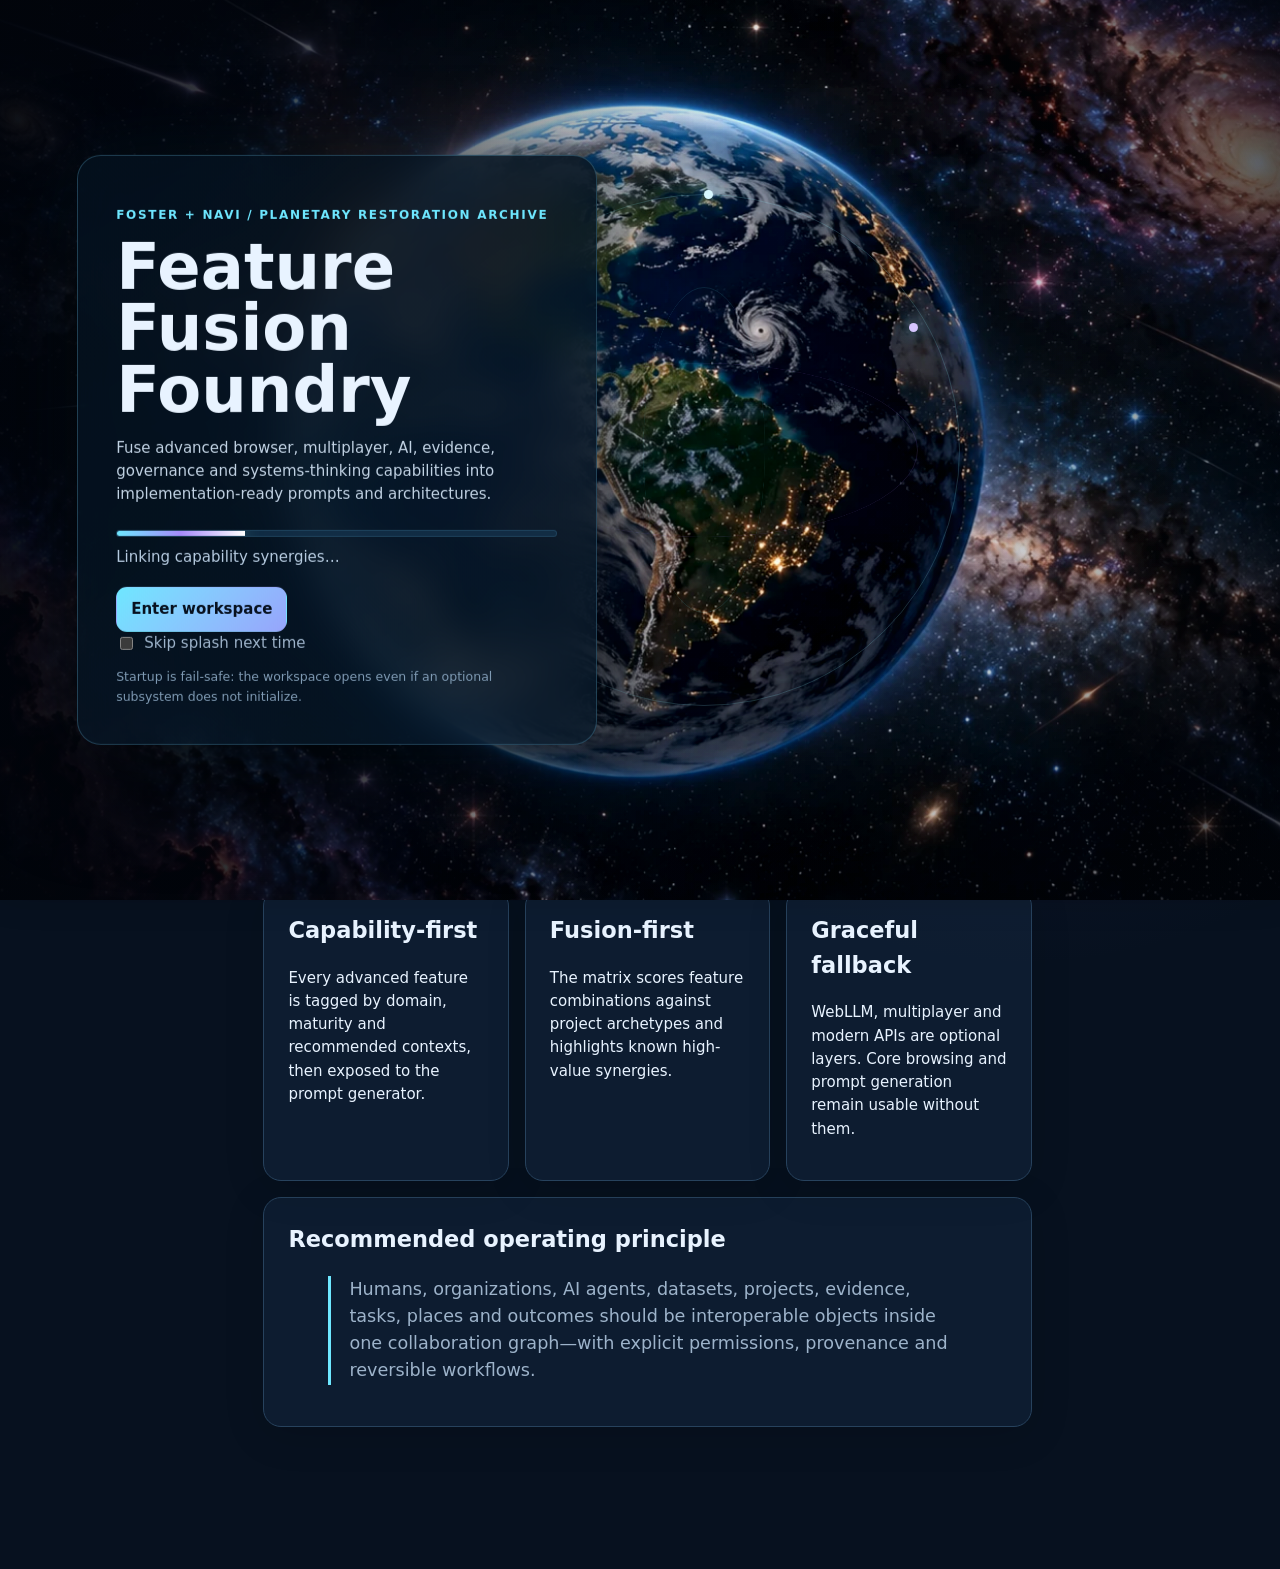
==== commit 99b65088: "Add files via upload" ====
--- a/v1/index.html
+++ b/v1/index.html
@@ -12,7 +12,7 @@
 </head>
 <body>
 <a class="skip" href="#workspace">Skip to workspace</a>
-<noscript><style>#splash{display:none!important}</style><div class="noscript"><strong>JavaScript is disabled.</strong> The reference compendium remains available in <a href="./docs/CHAT_COMPENDIUM.md">docs/CHAT_COMPENDIUM.md</a>, but the fusion matrix, WebLLM and multiplayer demonstrations require JavaScript.</div></noscript>
+<noscript><style>#splash{display:none!important}.route{display:block!important}.topbar,.sidebar,.rightbar,.bottom-hud{display:none!important}main{max-width:none!important;margin:auto!important}.feature-select{display:none!important}</style><div class="noscript"><strong>JavaScript is disabled.</strong> The reference compendium remains available in <a href="./docs/CHAT_COMPENDIUM.md">docs/CHAT_COMPENDIUM.md</a>, but the fusion matrix, WebLLM and multiplayer demonstrations require JavaScript.</div></noscript>
 
 <div id="splash" class="splash" role="dialog" aria-modal="true" aria-labelledby="splash-title" aria-describedby="splash-description">
   <div class="splash-cosmos" aria-hidden="true"></div>
@@ -103,10 +103,10 @@
   <main id="workspace" tabindex="-1">
     <div class="breadcrumbs" id="breadcrumbs"></div>
 
-    <section data-route="overview" class="route active">
+    <section id="overview" data-route="overview" class="route active">
       <div class="hero">
         <div>
-          <p class="eyebrow">430-feature architecture bank + live fusion tools</p>
+          <p class="eyebrow">868-feature architecture bank + live fusion tools</p>
           <h1>Upgrade outputs by combining capabilities as systems, not buzzwords.</h1>
           <p class="lead">Search the catalog, select features, inspect synergies and constraints, generate a staged meta-prompt, improve it locally through WebLLM, then optionally test decentralized room collaboration.</p>
           <div class="hero-actions"><a class="primary button-link" href="#library">Explore features</a><a class="secondary button-link" href="#fusion">Open Fusion Lab</a></div>
@@ -122,20 +122,889 @@
       <article class="panel architecture-mini"><h2>Recommended operating principle</h2><blockquote>Humans, organizations, AI agents, datasets, projects, evidence, tasks, places and outcomes should be interoperable objects inside one collaboration graph—with explicit permissions, provenance and reversible workflows.</blockquote></article>
     </section>
 
-    <section data-route="library" class="route">
-      <div class="page-head"><div><p class="eyebrow">Reference library</p><h1>Advanced capability catalog</h1><p>Each feature includes a simple description, advanced implementation context, example and recommended use cases.</p></div><div class="counter"><strong id="visible-count">0</strong><span>visible</span></div></div>
+    <section id="library" data-route="library" class="route">
+      <div class="page-head"><div><p class="eyebrow">Reference library</p><h1>Advanced capability catalog</h1><p>Every discussed capability is indexed here with a plain-language overview, implementation guidance, example, recommended use cases, feature-fusion advice, failure modes and a graceful fallback.</p></div><div class="counter"><strong id="visible-count">868</strong><span>visible</span></div></div>
       <div class="toolbar sticky-tools">
         <label class="searchbox"><span>⌕</span><input id="feature-search" type="search" placeholder="Search features, categories, examples, tags…"></label>
         <select id="category-filter" aria-label="Filter category"><option value="all">All categories</option></select>
         <select id="maturity-filter" aria-label="Filter maturity"><option value="all">All maturity</option><option>stable</option><option>conditional</option><option>emerging</option></select>
         <label class="checkline compact"><input id="selected-only" type="checkbox"> Selected only</label>
         <button id="select-visible" class="secondary">Select visible</button>
-        <button id="clear-selected" class="secondary">Clear</button>
+        <button id="clear-selected" class="secondary">Clear</button><button id="expand-visible" class="secondary">Expand all</button><button id="collapse-visible" class="secondary">Collapse all</button>
       </div>
-      <div id="feature-list" class="feature-list"></div>
+      <div id="feature-list" class="feature-list">
+<article class="feature-card" data-feature="f001"><span class="maturity stable">stable</span><div class="feature-head"><input class="feature-select" type="checkbox" aria-label="Select IndexedDB"><div><h3>IndexedDB <span class="tip" tabindex="0" data-tip="Structured transactional browser database for application state. Best used as part of durable state, portability and data ownership. Implementation: schema versioning, transactional boundaries, quota behavior, recovery and explicit export paths. Main risks: silent data loss, incompatible migrations, quota exhaustion and stale duplicate state. Fallback: fall back to simpler browser storage or explicit file export while preserving readable core data.">?</span></h3><div class="summary">Structured transactional browser database for application state.</div><div class="tag-row"><span class="tag">offline</span><span class="tag">data</span><span class="tag">resilience</span></div></div></div><details><summary>Open full description &amp; implementation guidance</summary><div class="feature-long"><p>IndexedDB is a distinct capability within Storage &amp; Local Data. Structured transactional browser database for application state. In this Foundry it is treated as a composable building block rather than a checkbox: the implementation should define what data it owns, which events or APIs it consumes and emits, what permissions it needs, how users can see its state, and what happens when it is unavailable. The primary architectural objective is durable state, portability and data ownership.</p><p>A production implementation should avoid coupling IndexedDB directly to unrelated UI or transport code. Prefer a small adapter or service boundary, versioned inputs and outputs, feature detection where browser support varies, explicit initialization and cleanup, and observable error states. For online multiplayer systems, decide whether the capability is local-only, replicated peer state, authoritative server state, or derived/cache state. For AI-assisted systems, label whether generated material is advisory, draft, reviewed or verified before it can change consequential shared state.</p><p>Recommended contexts include offline-first applications, large datasets, portable knowledge commons, local AI assets. The feature should remain portable: project data should survive implementation replacement where practical, and a user should be able to understand why the feature exists, what it does, and what trade-offs it introduces.</p></div><div class="feature-detail-grid"><div><strong>Implementation</strong><p>Implementation pattern: schema versioning, transactional boundaries, quota behavior, recovery and explicit export paths. Start with a typed or schema-validated interface for IndexedDB; define initialization, cleanup, timeout/cancellation behavior, permissions and telemetry/privacy boundaries; then add tests for normal operation and failure. Keep UI state separate from durable domain state. If the capability participates in multiplayer, define ordering, idempotency, replay and reconnect behavior. If it processes external or user-supplied content, validate at the trust boundary and render untrusted content safely.</p></div><div><strong>Example</strong><p>Store projects, tasks, evidence and preferences locally.</p><strong>Recommended use</strong><p>offline-first applications, large datasets, portable knowledge commons, local AI assets</p></div><div><strong>Feature-fusion guidance</strong><p>Fusion guidance: connect IndexedDB through the shared route, capability, event and schema registries instead of calling other modules ad hoc. It normally gains value when paired with persistence, provenance, accessibility, diagnostics and an explicit fallback. In a feature-fusion prompt, ask the coding model to name the events shared with adjacent modules, the source of truth for each piece of state, and the condition under which this feature should deactivate or downgrade.</p></div><div><strong>Risks &amp; failure modes</strong><p>Failure modes to design for include silent data loss, incompatible migrations, quota exhaustion and stale duplicate state. Also test unsupported browsers, interrupted initialization, stale versions, malformed inputs, permission denial, offline transitions and partial upgrades. Do not present availability, security, correctness or impact claims as proven unless the relevant checks were actually performed.</p></div><div class="wide"><strong>Graceful fallback</strong><p>Graceful fallback: fall back to simpler browser storage or explicit file export while preserving readable core data. Preserve readable/exportable state whenever possible, explain the degraded mode in plain language, and never make an optional advanced capability a single point of failure for the whole workspace.</p></div></div></details></article>
+<article class="feature-card" data-feature="f002"><span class="maturity stable">stable</span><div class="feature-head"><input class="feature-select" type="checkbox" aria-label="Select OPFS"><div><h3>OPFS <span class="tip" tabindex="0" data-tip="Origin Private File System for high-performance private files. Best used as part of durable state, portability and data ownership. Implementation: schema versioning, transactional boundaries, quota behavior, recovery and explicit export paths. Main risks: silent data loss, incompatible migrations, quota exhaustion and stale duplicate state. Fallback: fall back to simpler browser storage or explicit file export while preserving readable core data.">?</span></h3><div class="summary">Origin Private File System for high-performance private files.</div><div class="tag-row"><span class="tag">offline</span><span class="tag">data</span><span class="tag">resilience</span></div></div></div><details><summary>Open full description &amp; implementation guidance</summary><div class="feature-long"><p>OPFS is a distinct capability within Storage &amp; Local Data. Origin Private File System for high-performance private files. In this Foundry it is treated as a composable building block rather than a checkbox: the implementation should define what data it owns, which events or APIs it consumes and emits, what permissions it needs, how users can see its state, and what happens when it is unavailable. The primary architectural objective is durable state, portability and data ownership.</p><p>A production implementation should avoid coupling OPFS directly to unrelated UI or transport code. Prefer a small adapter or service boundary, versioned inputs and outputs, feature detection where browser support varies, explicit initialization and cleanup, and observable error states. For online multiplayer systems, decide whether the capability is local-only, replicated peer state, authoritative server state, or derived/cache state. For AI-assisted systems, label whether generated material is advisory, draft, reviewed or verified before it can change consequential shared state.</p><p>Recommended contexts include offline-first applications, large datasets, portable knowledge commons, local AI assets. The feature should remain portable: project data should survive implementation replacement where practical, and a user should be able to understand why the feature exists, what it does, and what trade-offs it introduces.</p></div><div class="feature-detail-grid"><div><strong>Implementation</strong><p>Implementation pattern: schema versioning, transactional boundaries, quota behavior, recovery and explicit export paths. Start with a typed or schema-validated interface for OPFS; define initialization, cleanup, timeout/cancellation behavior, permissions and telemetry/privacy boundaries; then add tests for normal operation and failure. Keep UI state separate from durable domain state. If the capability participates in multiplayer, define ordering, idempotency, replay and reconnect behavior. If it processes external or user-supplied content, validate at the trust boundary and render untrusted content safely.</p></div><div><strong>Example</strong><p>Keep local model assets, map packs or SQLite databases in browser-private storage.</p><strong>Recommended use</strong><p>offline-first applications, large datasets, portable knowledge commons, local AI assets</p></div><div><strong>Feature-fusion guidance</strong><p>Fusion guidance: connect OPFS through the shared route, capability, event and schema registries instead of calling other modules ad hoc. It normally gains value when paired with persistence, provenance, accessibility, diagnostics and an explicit fallback. In a feature-fusion prompt, ask the coding model to name the events shared with adjacent modules, the source of truth for each piece of state, and the condition under which this feature should deactivate or downgrade.</p></div><div><strong>Risks &amp; failure modes</strong><p>Failure modes to design for include silent data loss, incompatible migrations, quota exhaustion and stale duplicate state. Also test unsupported browsers, interrupted initialization, stale versions, malformed inputs, permission denial, offline transitions and partial upgrades. Do not present availability, security, correctness or impact claims as proven unless the relevant checks were actually performed.</p></div><div class="wide"><strong>Graceful fallback</strong><p>Graceful fallback: fall back to simpler browser storage or explicit file export while preserving readable core data. Preserve readable/exportable state whenever possible, explain the degraded mode in plain language, and never make an optional advanced capability a single point of failure for the whole workspace.</p></div></div></details></article>
+<article class="feature-card" data-feature="f003"><span class="maturity stable">stable</span><div class="feature-head"><input class="feature-select" type="checkbox" aria-label="Select SQLite/WASM"><div><h3>SQLite/WASM <span class="tip" tabindex="0" data-tip="Relational SQL database running locally through WebAssembly. Best used as part of durable state, portability and data ownership. Implementation: schema versioning, transactional boundaries, quota behavior, recovery and explicit export paths. Main risks: silent data loss, incompatible migrations, quota exhaustion and stale duplicate state. Fallback: fall back to simpler browser storage or explicit file export while preserving readable core data.">?</span></h3><div class="summary">Relational SQL database running locally through WebAssembly.</div><div class="tag-row"><span class="tag">offline</span><span class="tag">data</span><span class="tag">resilience</span></div></div></div><details><summary>Open full description &amp; implementation guidance</summary><div class="feature-long"><p>SQLite/WASM is a distinct capability within Storage &amp; Local Data. Relational SQL database running locally through WebAssembly. In this Foundry it is treated as a composable building block rather than a checkbox: the implementation should define what data it owns, which events or APIs it consumes and emits, what permissions it needs, how users can see its state, and what happens when it is unavailable. The primary architectural objective is durable state, portability and data ownership.</p><p>A production implementation should avoid coupling SQLite/WASM directly to unrelated UI or transport code. Prefer a small adapter or service boundary, versioned inputs and outputs, feature detection where browser support varies, explicit initialization and cleanup, and observable error states. For online multiplayer systems, decide whether the capability is local-only, replicated peer state, authoritative server state, or derived/cache state. For AI-assisted systems, label whether generated material is advisory, draft, reviewed or verified before it can change consequential shared state.</p><p>Recommended contexts include offline-first applications, large datasets, portable knowledge commons, local AI assets. The feature should remain portable: project data should survive implementation replacement where practical, and a user should be able to understand why the feature exists, what it does, and what trade-offs it introduces.</p></div><div class="feature-detail-grid"><div><strong>Implementation</strong><p>Implementation pattern: schema versioning, transactional boundaries, quota behavior, recovery and explicit export paths. Start with a typed or schema-validated interface for SQLite/WASM; define initialization, cleanup, timeout/cancellation behavior, permissions and telemetry/privacy boundaries; then add tests for normal operation and failure. Keep UI state separate from durable domain state. If the capability participates in multiplayer, define ordering, idempotency, replay and reconnect behavior. If it processes external or user-supplied content, validate at the trust boundary and render untrusted content safely.</p></div><div><strong>Example</strong><p>Run joins and constraints across project, evidence and contributor tables without a server.</p><strong>Recommended use</strong><p>offline-first applications, large datasets, portable knowledge commons, local AI assets</p></div><div><strong>Feature-fusion guidance</strong><p>Fusion guidance: connect SQLite/WASM through the shared route, capability, event and schema registries instead of calling other modules ad hoc. It normally gains value when paired with persistence, provenance, accessibility, diagnostics and an explicit fallback. In a feature-fusion prompt, ask the coding model to name the events shared with adjacent modules, the source of truth for each piece of state, and the condition under which this feature should deactivate or downgrade.</p></div><div><strong>Risks &amp; failure modes</strong><p>Failure modes to design for include silent data loss, incompatible migrations, quota exhaustion and stale duplicate state. Also test unsupported browsers, interrupted initialization, stale versions, malformed inputs, permission denial, offline transitions and partial upgrades. Do not present availability, security, correctness or impact claims as proven unless the relevant checks were actually performed.</p></div><div class="wide"><strong>Graceful fallback</strong><p>Graceful fallback: fall back to simpler browser storage or explicit file export while preserving readable core data. Preserve readable/exportable state whenever possible, explain the degraded mode in plain language, and never make an optional advanced capability a single point of failure for the whole workspace.</p></div></div></details></article>
+<article class="feature-card" data-feature="f004"><span class="maturity stable">stable</span><div class="feature-head"><input class="feature-select" type="checkbox" aria-label="Select DuckDB-WASM"><div><h3>DuckDB-WASM <span class="tip" tabindex="0" data-tip="Analytical SQL engine for CSV, JSON and Parquet in-browser. Best used as part of durable state, portability and data ownership. Implementation: schema versioning, transactional boundaries, quota behavior, recovery and explicit export paths. Main risks: silent data loss, incompatible migrations, quota exhaustion and stale duplicate state. Fallback: fall back to simpler browser storage or explicit file export while preserving readable core data.">?</span></h3><div class="summary">Analytical SQL engine for CSV, JSON and Parquet in-browser.</div><div class="tag-row"><span class="tag">offline</span><span class="tag">data</span><span class="tag">resilience</span></div></div></div><details><summary>Open full description &amp; implementation guidance</summary><div class="feature-long"><p>DuckDB-WASM is a distinct capability within Storage &amp; Local Data. Analytical SQL engine for CSV, JSON and Parquet in-browser. In this Foundry it is treated as a composable building block rather than a checkbox: the implementation should define what data it owns, which events or APIs it consumes and emits, what permissions it needs, how users can see its state, and what happens when it is unavailable. The primary architectural objective is durable state, portability and data ownership.</p><p>A production implementation should avoid coupling DuckDB-WASM directly to unrelated UI or transport code. Prefer a small adapter or service boundary, versioned inputs and outputs, feature detection where browser support varies, explicit initialization and cleanup, and observable error states. For online multiplayer systems, decide whether the capability is local-only, replicated peer state, authoritative server state, or derived/cache state. For AI-assisted systems, label whether generated material is advisory, draft, reviewed or verified before it can change consequential shared state.</p><p>Recommended contexts include offline-first applications, large datasets, portable knowledge commons, local AI assets. The feature should remain portable: project data should survive implementation replacement where practical, and a user should be able to understand why the feature exists, what it does, and what trade-offs it introduces.</p></div><div class="feature-detail-grid"><div><strong>Implementation</strong><p>Implementation pattern: schema versioning, transactional boundaries, quota behavior, recovery and explicit export paths. Start with a typed or schema-validated interface for DuckDB-WASM; define initialization, cleanup, timeout/cancellation behavior, permissions and telemetry/privacy boundaries; then add tests for normal operation and failure. Keep UI state separate from durable domain state. If the capability participates in multiplayer, define ordering, idempotency, replay and reconnect behavior. If it processes external or user-supplied content, validate at the trust boundary and render untrusted content safely.</p></div><div><strong>Example</strong><p>Analyze a regional dataset directly in the browser.</p><strong>Recommended use</strong><p>offline-first applications, large datasets, portable knowledge commons, local AI assets</p></div><div><strong>Feature-fusion guidance</strong><p>Fusion guidance: connect DuckDB-WASM through the shared route, capability, event and schema registries instead of calling other modules ad hoc. It normally gains value when paired with persistence, provenance, accessibility, diagnostics and an explicit fallback. In a feature-fusion prompt, ask the coding model to name the events shared with adjacent modules, the source of truth for each piece of state, and the condition under which this feature should deactivate or downgrade.</p></div><div><strong>Risks &amp; failure modes</strong><p>Failure modes to design for include silent data loss, incompatible migrations, quota exhaustion and stale duplicate state. Also test unsupported browsers, interrupted initialization, stale versions, malformed inputs, permission denial, offline transitions and partial upgrades. Do not present availability, security, correctness or impact claims as proven unless the relevant checks were actually performed.</p></div><div class="wide"><strong>Graceful fallback</strong><p>Graceful fallback: fall back to simpler browser storage or explicit file export while preserving readable core data. Preserve readable/exportable state whenever possible, explain the degraded mode in plain language, and never make an optional advanced capability a single point of failure for the whole workspace.</p></div></div></details></article>
+<article class="feature-card" data-feature="f005"><span class="maturity stable">stable</span><div class="feature-head"><input class="feature-select" type="checkbox" aria-label="Select Schema migrations"><div><h3>Schema migrations <span class="tip" tabindex="0" data-tip="Version and upgrade persisted data safely. Best used as part of durable state, portability and data ownership. Implementation: schema versioning, transactional boundaries, quota behavior, recovery and explicit export paths. Main risks: silent data loss, incompatible migrations, quota exhaustion and stale duplicate state. Fallback: fall back to simpler browser storage or explicit file export while preserving readable core data.">?</span></h3><div class="summary">Version and upgrade persisted data safely.</div><div class="tag-row"><span class="tag">offline</span><span class="tag">data</span><span class="tag">resilience</span></div></div></div><details><summary>Open full description &amp; implementation guidance</summary><div class="feature-long"><p>Schema migrations is a distinct capability within Storage &amp; Local Data. Version and upgrade persisted data safely. In this Foundry it is treated as a composable building block rather than a checkbox: the implementation should define what data it owns, which events or APIs it consumes and emits, what permissions it needs, how users can see its state, and what happens when it is unavailable. The primary architectural objective is durable state, portability and data ownership.</p><p>A production implementation should avoid coupling Schema migrations directly to unrelated UI or transport code. Prefer a small adapter or service boundary, versioned inputs and outputs, feature detection where browser support varies, explicit initialization and cleanup, and observable error states. For online multiplayer systems, decide whether the capability is local-only, replicated peer state, authoritative server state, or derived/cache state. For AI-assisted systems, label whether generated material is advisory, draft, reviewed or verified before it can change consequential shared state.</p><p>Recommended contexts include offline-first applications, large datasets, portable knowledge commons, local AI assets. The feature should remain portable: project data should survive implementation replacement where practical, and a user should be able to understand why the feature exists, what it does, and what trade-offs it introduces.</p></div><div class="feature-detail-grid"><div><strong>Implementation</strong><p>Implementation pattern: schema versioning, transactional boundaries, quota behavior, recovery and explicit export paths. Start with a typed or schema-validated interface for Schema migrations; define initialization, cleanup, timeout/cancellation behavior, permissions and telemetry/privacy boundaries; then add tests for normal operation and failure. Keep UI state separate from durable domain state. If the capability participates in multiplayer, define ordering, idempotency, replay and reconnect behavior. If it processes external or user-supplied content, validate at the trust boundary and render untrusted content safely.</p></div><div><strong>Example</strong><p>Upgrade a v3 project schema to v4 with rollback if validation fails.</p><strong>Recommended use</strong><p>offline-first applications, large datasets, portable knowledge commons, local AI assets</p></div><div><strong>Feature-fusion guidance</strong><p>Fusion guidance: connect Schema migrations through the shared route, capability, event and schema registries instead of calling other modules ad hoc. It normally gains value when paired with persistence, provenance, accessibility, diagnostics and an explicit fallback. In a feature-fusion prompt, ask the coding model to name the events shared with adjacent modules, the source of truth for each piece of state, and the condition under which this feature should deactivate or downgrade.</p></div><div><strong>Risks &amp; failure modes</strong><p>Failure modes to design for include silent data loss, incompatible migrations, quota exhaustion and stale duplicate state. Also test unsupported browsers, interrupted initialization, stale versions, malformed inputs, permission denial, offline transitions and partial upgrades. Do not present availability, security, correctness or impact claims as proven unless the relevant checks were actually performed.</p></div><div class="wide"><strong>Graceful fallback</strong><p>Graceful fallback: fall back to simpler browser storage or explicit file export while preserving readable core data. Preserve readable/exportable state whenever possible, explain the degraded mode in plain language, and never make an optional advanced capability a single point of failure for the whole workspace.</p></div></div></details></article>
+<article class="feature-card" data-feature="f006"><span class="maturity stable">stable</span><div class="feature-head"><input class="feature-select" type="checkbox" aria-label="Select Portable workspace bundles"><div><h3>Portable workspace bundles <span class="tip" tabindex="0" data-tip="Export selected state, files and metadata as a transportable package. Best used as part of durable state, portability and data ownership. Implementation: schema versioning, transactional boundaries, quota behavior, recovery and explicit export paths. Main risks: silent data loss, incompatible migrations, quota exhaustion and stale duplicate state. Fallback: fall back to simpler browser storage or explicit file export while preserving readable core data.">?</span></h3><div class="summary">Export selected state, files and metadata as a transportable package.</div><div class="tag-row"><span class="tag">offline</span><span class="tag">data</span><span class="tag">resilience</span></div></div></div><details><summary>Open full description &amp; implementation guidance</summary><div class="feature-long"><p>Portable workspace bundles is a distinct capability within Storage &amp; Local Data. Export selected state, files and metadata as a transportable package. In this Foundry it is treated as a composable building block rather than a checkbox: the implementation should define what data it owns, which events or APIs it consumes and emits, what permissions it needs, how users can see its state, and what happens when it is unavailable. The primary architectural objective is durable state, portability and data ownership.</p><p>A production implementation should avoid coupling Portable workspace bundles directly to unrelated UI or transport code. Prefer a small adapter or service boundary, versioned inputs and outputs, feature detection where browser support varies, explicit initialization and cleanup, and observable error states. For online multiplayer systems, decide whether the capability is local-only, replicated peer state, authoritative server state, or derived/cache state. For AI-assisted systems, label whether generated material is advisory, draft, reviewed or verified before it can change consequential shared state.</p><p>Recommended contexts include offline-first applications, large datasets, portable knowledge commons, local AI assets. The feature should remain portable: project data should survive implementation replacement where practical, and a user should be able to understand why the feature exists, what it does, and what trade-offs it introduces.</p></div><div class="feature-detail-grid"><div><strong>Implementation</strong><p>Implementation pattern: schema versioning, transactional boundaries, quota behavior, recovery and explicit export paths. Start with a typed or schema-validated interface for Portable workspace bundles; define initialization, cleanup, timeout/cancellation behavior, permissions and telemetry/privacy boundaries; then add tests for normal operation and failure. Keep UI state separate from durable domain state. If the capability participates in multiplayer, define ordering, idempotency, replay and reconnect behavior. If it processes external or user-supplied content, validate at the trust boundary and render untrusted content safely.</p></div><div><strong>Example</strong><p>Move a project from one device or deployment to another.</p><strong>Recommended use</strong><p>offline-first applications, large datasets, portable knowledge commons, local AI assets</p></div><div><strong>Feature-fusion guidance</strong><p>Fusion guidance: connect Portable workspace bundles through the shared route, capability, event and schema registries instead of calling other modules ad hoc. It normally gains value when paired with persistence, provenance, accessibility, diagnostics and an explicit fallback. In a feature-fusion prompt, ask the coding model to name the events shared with adjacent modules, the source of truth for each piece of state, and the condition under which this feature should deactivate or downgrade.</p></div><div><strong>Risks &amp; failure modes</strong><p>Failure modes to design for include silent data loss, incompatible migrations, quota exhaustion and stale duplicate state. Also test unsupported browsers, interrupted initialization, stale versions, malformed inputs, permission denial, offline transitions and partial upgrades. Do not present availability, security, correctness or impact claims as proven unless the relevant checks were actually performed.</p></div><div class="wide"><strong>Graceful fallback</strong><p>Graceful fallback: fall back to simpler browser storage or explicit file export while preserving readable core data. Preserve readable/exportable state whenever possible, explain the degraded mode in plain language, and never make an optional advanced capability a single point of failure for the whole workspace.</p></div></div></details></article>
+<article class="feature-card" data-feature="f007"><span class="maturity stable">stable</span><div class="feature-head"><input class="feature-select" type="checkbox" aria-label="Select Content-addressed storage"><div><h3>Content-addressed storage <span class="tip" tabindex="0" data-tip="Address objects by cryptographic hash to deduplicate and verify them. Best used as part of durable state, portability and data ownership. Implementation: schema versioning, transactional boundaries, quota behavior, recovery and explicit export paths. Main risks: silent data loss, incompatible migrations, quota exhaustion and stale duplicate state. Fallback: fall back to simpler browser storage or explicit file export while preserving readable core data.">?</span></h3><div class="summary">Address objects by cryptographic hash to deduplicate and verify them.</div><div class="tag-row"><span class="tag">offline</span><span class="tag">data</span><span class="tag">resilience</span></div></div></div><details><summary>Open full description &amp; implementation guidance</summary><div class="feature-long"><p>Content-addressed storage is a distinct capability within Storage &amp; Local Data. Address objects by cryptographic hash to deduplicate and verify them. In this Foundry it is treated as a composable building block rather than a checkbox: the implementation should define what data it owns, which events or APIs it consumes and emits, what permissions it needs, how users can see its state, and what happens when it is unavailable. The primary architectural objective is durable state, portability and data ownership.</p><p>A production implementation should avoid coupling Content-addressed storage directly to unrelated UI or transport code. Prefer a small adapter or service boundary, versioned inputs and outputs, feature detection where browser support varies, explicit initialization and cleanup, and observable error states. For online multiplayer systems, decide whether the capability is local-only, replicated peer state, authoritative server state, or derived/cache state. For AI-assisted systems, label whether generated material is advisory, draft, reviewed or verified before it can change consequential shared state.</p><p>Recommended contexts include offline-first applications, large datasets, portable knowledge commons, local AI assets. The feature should remain portable: project data should survive implementation replacement where practical, and a user should be able to understand why the feature exists, what it does, and what trade-offs it introduces.</p></div><div class="feature-detail-grid"><div><strong>Implementation</strong><p>Implementation pattern: schema versioning, transactional boundaries, quota behavior, recovery and explicit export paths. Start with a typed or schema-validated interface for Content-addressed storage; define initialization, cleanup, timeout/cancellation behavior, permissions and telemetry/privacy boundaries; then add tests for normal operation and failure. Keep UI state separate from durable domain state. If the capability participates in multiplayer, define ordering, idempotency, replay and reconnect behavior. If it processes external or user-supplied content, validate at the trust boundary and render untrusted content safely.</p></div><div><strong>Example</strong><p>Store one copy of identical evidence files referenced by many projects.</p><strong>Recommended use</strong><p>offline-first applications, large datasets, portable knowledge commons, local AI assets</p></div><div><strong>Feature-fusion guidance</strong><p>Fusion guidance: connect Content-addressed storage through the shared route, capability, event and schema registries instead of calling other modules ad hoc. It normally gains value when paired with persistence, provenance, accessibility, diagnostics and an explicit fallback. In a feature-fusion prompt, ask the coding model to name the events shared with adjacent modules, the source of truth for each piece of state, and the condition under which this feature should deactivate or downgrade.</p></div><div><strong>Risks &amp; failure modes</strong><p>Failure modes to design for include silent data loss, incompatible migrations, quota exhaustion and stale duplicate state. Also test unsupported browsers, interrupted initialization, stale versions, malformed inputs, permission denial, offline transitions and partial upgrades. Do not present availability, security, correctness or impact claims as proven unless the relevant checks were actually performed.</p></div><div class="wide"><strong>Graceful fallback</strong><p>Graceful fallback: fall back to simpler browser storage or explicit file export while preserving readable core data. Preserve readable/exportable state whenever possible, explain the degraded mode in plain language, and never make an optional advanced capability a single point of failure for the whole workspace.</p></div></div></details></article>
+<article class="feature-card" data-feature="f008"><span class="maturity stable">stable</span><div class="feature-head"><input class="feature-select" type="checkbox" aria-label="Select Incremental backups"><div><h3>Incremental backups <span class="tip" tabindex="0" data-tip="Persist only changed records or blocks after a baseline snapshot. Best used as part of durable state, portability and data ownership. Implementation: schema versioning, transactional boundaries, quota behavior, recovery and explicit export paths. Main risks: silent data loss, incompatible migrations, quota exhaustion and stale duplicate state. Fallback: fall back to simpler browser storage or explicit file export while preserving readable core data.">?</span></h3><div class="summary">Persist only changed records or blocks after a baseline snapshot.</div><div class="tag-row"><span class="tag">offline</span><span class="tag">data</span><span class="tag">resilience</span></div></div></div><details><summary>Open full description &amp; implementation guidance</summary><div class="feature-long"><p>Incremental backups is a distinct capability within Storage &amp; Local Data. Persist only changed records or blocks after a baseline snapshot. In this Foundry it is treated as a composable building block rather than a checkbox: the implementation should define what data it owns, which events or APIs it consumes and emits, what permissions it needs, how users can see its state, and what happens when it is unavailable. The primary architectural objective is durable state, portability and data ownership.</p><p>A production implementation should avoid coupling Incremental backups directly to unrelated UI or transport code. Prefer a small adapter or service boundary, versioned inputs and outputs, feature detection where browser support varies, explicit initialization and cleanup, and observable error states. For online multiplayer systems, decide whether the capability is local-only, replicated peer state, authoritative server state, or derived/cache state. For AI-assisted systems, label whether generated material is advisory, draft, reviewed or verified before it can change consequential shared state.</p><p>Recommended contexts include offline-first applications, large datasets, portable knowledge commons, local AI assets. The feature should remain portable: project data should survive implementation replacement where practical, and a user should be able to understand why the feature exists, what it does, and what trade-offs it introduces.</p></div><div class="feature-detail-grid"><div><strong>Implementation</strong><p>Implementation pattern: schema versioning, transactional boundaries, quota behavior, recovery and explicit export paths. Start with a typed or schema-validated interface for Incremental backups; define initialization, cleanup, timeout/cancellation behavior, permissions and telemetry/privacy boundaries; then add tests for normal operation and failure. Keep UI state separate from durable domain state. If the capability participates in multiplayer, define ordering, idempotency, replay and reconnect behavior. If it processes external or user-supplied content, validate at the trust boundary and render untrusted content safely.</p></div><div><strong>Example</strong><p>Create small daily backup bundles instead of full exports.</p><strong>Recommended use</strong><p>offline-first applications, large datasets, portable knowledge commons, local AI assets</p></div><div><strong>Feature-fusion guidance</strong><p>Fusion guidance: connect Incremental backups through the shared route, capability, event and schema registries instead of calling other modules ad hoc. It normally gains value when paired with persistence, provenance, accessibility, diagnostics and an explicit fallback. In a feature-fusion prompt, ask the coding model to name the events shared with adjacent modules, the source of truth for each piece of state, and the condition under which this feature should deactivate or downgrade.</p></div><div><strong>Risks &amp; failure modes</strong><p>Failure modes to design for include silent data loss, incompatible migrations, quota exhaustion and stale duplicate state. Also test unsupported browsers, interrupted initialization, stale versions, malformed inputs, permission denial, offline transitions and partial upgrades. Do not present availability, security, correctness or impact claims as proven unless the relevant checks were actually performed.</p></div><div class="wide"><strong>Graceful fallback</strong><p>Graceful fallback: fall back to simpler browser storage or explicit file export while preserving readable core data. Preserve readable/exportable state whenever possible, explain the degraded mode in plain language, and never make an optional advanced capability a single point of failure for the whole workspace.</p></div></div></details></article>
+<article class="feature-card" data-feature="f009"><span class="maturity stable">stable</span><div class="feature-head"><input class="feature-select" type="checkbox" aria-label="Select CRDTs"><div><h3>CRDTs <span class="tip" tabindex="0" data-tip="Conflict-free replicated data types for convergent collaborative state. Best used as part of convergent multi-device and offline collaboration. Implementation: operation identity, causality, merge semantics, replay and deterministic convergence tests. Main risks: lost updates, resurrection of deleted data, ambiguous conflicts and replica divergence. Fallback: preserve local edits, expose conflicts and switch to manual merge or single-writer mode.">?</span></h3><div class="summary">Conflict-free replicated data types for convergent collaborative state.</div><div class="tag-row"><span class="tag">offline</span><span class="tag">sync</span><span class="tag">multiplayer</span></div></div></div><details><summary>Open full description &amp; implementation guidance</summary><div class="feature-long"><p>CRDTs is a distinct capability within Local-first Sync &amp; Conflict Resolution. Conflict-free replicated data types for convergent collaborative state. In this Foundry it is treated as a composable building block rather than a checkbox: the implementation should define what data it owns, which events or APIs it consumes and emits, what permissions it needs, how users can see its state, and what happens when it is unavailable. The primary architectural objective is convergent multi-device and offline collaboration.</p><p>A production implementation should avoid coupling CRDTs directly to unrelated UI or transport code. Prefer a small adapter or service boundary, versioned inputs and outputs, feature detection where browser support varies, explicit initialization and cleanup, and observable error states. For online multiplayer systems, decide whether the capability is local-only, replicated peer state, authoritative server state, or derived/cache state. For AI-assisted systems, label whether generated material is advisory, draft, reviewed or verified before it can change consequential shared state.</p><p>Recommended contexts include collaborative editors, field operations, multiplayer project boards, federated nodes. The feature should remain portable: project data should survive implementation replacement where practical, and a user should be able to understand why the feature exists, what it does, and what trade-offs it introduces.</p></div><div class="feature-detail-grid"><div><strong>Implementation</strong><p>Implementation pattern: operation identity, causality, merge semantics, replay and deterministic convergence tests. Start with a typed or schema-validated interface for CRDTs; define initialization, cleanup, timeout/cancellation behavior, permissions and telemetry/privacy boundaries; then add tests for normal operation and failure. Keep UI state separate from durable domain state. If the capability participates in multiplayer, define ordering, idempotency, replay and reconnect behavior. If it processes external or user-supplied content, validate at the trust boundary and render untrusted content safely.</p></div><div><strong>Example</strong><p>Two offline editors change a task board and later merge safely.</p><strong>Recommended use</strong><p>collaborative editors, field operations, multiplayer project boards, federated nodes</p></div><div><strong>Feature-fusion guidance</strong><p>Fusion guidance: connect CRDTs through the shared route, capability, event and schema registries instead of calling other modules ad hoc. It normally gains value when paired with persistence, provenance, accessibility, diagnostics and an explicit fallback. In a feature-fusion prompt, ask the coding model to name the events shared with adjacent modules, the source of truth for each piece of state, and the condition under which this feature should deactivate or downgrade.</p></div><div><strong>Risks &amp; failure modes</strong><p>Failure modes to design for include lost updates, resurrection of deleted data, ambiguous conflicts and replica divergence. Also test unsupported browsers, interrupted initialization, stale versions, malformed inputs, permission denial, offline transitions and partial upgrades. Do not present availability, security, correctness or impact claims as proven unless the relevant checks were actually performed.</p></div><div class="wide"><strong>Graceful fallback</strong><p>Graceful fallback: preserve local edits, expose conflicts and switch to manual merge or single-writer mode. Preserve readable/exportable state whenever possible, explain the degraded mode in plain language, and never make an optional advanced capability a single point of failure for the whole workspace.</p></div></div></details></article>
+<article class="feature-card" data-feature="f010"><span class="maturity stable">stable</span><div class="feature-head"><input class="feature-select" type="checkbox" aria-label="Select Operational Transformation"><div><h3>Operational Transformation <span class="tip" tabindex="0" data-tip="Transform concurrent text operations for collaborative editing. Best used as part of convergent multi-device and offline collaboration. Implementation: operation identity, causality, merge semantics, replay and deterministic convergence tests. Main risks: lost updates, resurrection of deleted data, ambiguous conflicts and replica divergence. Fallback: preserve local edits, expose conflicts and switch to manual merge or single-writer mode.">?</span></h3><div class="summary">Transform concurrent text operations for collaborative editing.</div><div class="tag-row"><span class="tag">offline</span><span class="tag">sync</span><span class="tag">multiplayer</span></div></div></div><details><summary>Open full description &amp; implementation guidance</summary><div class="feature-long"><p>Operational Transformation is a distinct capability within Local-first Sync &amp; Conflict Resolution. Transform concurrent text operations for collaborative editing. In this Foundry it is treated as a composable building block rather than a checkbox: the implementation should define what data it owns, which events or APIs it consumes and emits, what permissions it needs, how users can see its state, and what happens when it is unavailable. The primary architectural objective is convergent multi-device and offline collaboration.</p><p>A production implementation should avoid coupling Operational Transformation directly to unrelated UI or transport code. Prefer a small adapter or service boundary, versioned inputs and outputs, feature detection where browser support varies, explicit initialization and cleanup, and observable error states. For online multiplayer systems, decide whether the capability is local-only, replicated peer state, authoritative server state, or derived/cache state. For AI-assisted systems, label whether generated material is advisory, draft, reviewed or verified before it can change consequential shared state.</p><p>Recommended contexts include collaborative editors, field operations, multiplayer project boards, federated nodes. The feature should remain portable: project data should survive implementation replacement where practical, and a user should be able to understand why the feature exists, what it does, and what trade-offs it introduces.</p></div><div class="feature-detail-grid"><div><strong>Implementation</strong><p>Implementation pattern: operation identity, causality, merge semantics, replay and deterministic convergence tests. Start with a typed or schema-validated interface for Operational Transformation; define initialization, cleanup, timeout/cancellation behavior, permissions and telemetry/privacy boundaries; then add tests for normal operation and failure. Keep UI state separate from durable domain state. If the capability participates in multiplayer, define ordering, idempotency, replay and reconnect behavior. If it processes external or user-supplied content, validate at the trust boundary and render untrusted content safely.</p></div><div><strong>Example</strong><p>Keep a shared document coherent while multiple users type.</p><strong>Recommended use</strong><p>collaborative editors, field operations, multiplayer project boards, federated nodes</p></div><div><strong>Feature-fusion guidance</strong><p>Fusion guidance: connect Operational Transformation through the shared route, capability, event and schema registries instead of calling other modules ad hoc. It normally gains value when paired with persistence, provenance, accessibility, diagnostics and an explicit fallback. In a feature-fusion prompt, ask the coding model to name the events shared with adjacent modules, the source of truth for each piece of state, and the condition under which this feature should deactivate or downgrade.</p></div><div><strong>Risks &amp; failure modes</strong><p>Failure modes to design for include lost updates, resurrection of deleted data, ambiguous conflicts and replica divergence. Also test unsupported browsers, interrupted initialization, stale versions, malformed inputs, permission denial, offline transitions and partial upgrades. Do not present availability, security, correctness or impact claims as proven unless the relevant checks were actually performed.</p></div><div class="wide"><strong>Graceful fallback</strong><p>Graceful fallback: preserve local edits, expose conflicts and switch to manual merge or single-writer mode. Preserve readable/exportable state whenever possible, explain the degraded mode in plain language, and never make an optional advanced capability a single point of failure for the whole workspace.</p></div></div></details></article>
+<article class="feature-card" data-feature="f011"><span class="maturity stable">stable</span><div class="feature-head"><input class="feature-select" type="checkbox" aria-label="Select Event sourcing"><div><h3>Event sourcing <span class="tip" tabindex="0" data-tip="Record immutable domain events instead of only final state. Best used as part of convergent multi-device and offline collaboration. Implementation: operation identity, causality, merge semantics, replay and deterministic convergence tests. Main risks: lost updates, resurrection of deleted data, ambiguous conflicts and replica divergence. Fallback: preserve local edits, expose conflicts and switch to manual merge or single-writer mode.">?</span></h3><div class="summary">Record immutable domain events instead of only final state.</div><div class="tag-row"><span class="tag">offline</span><span class="tag">sync</span><span class="tag">multiplayer</span></div></div></div><details><summary>Open full description &amp; implementation guidance</summary><div class="feature-long"><p>Event sourcing is a distinct capability within Local-first Sync &amp; Conflict Resolution. Record immutable domain events instead of only final state. In this Foundry it is treated as a composable building block rather than a checkbox: the implementation should define what data it owns, which events or APIs it consumes and emits, what permissions it needs, how users can see its state, and what happens when it is unavailable. The primary architectural objective is convergent multi-device and offline collaboration.</p><p>A production implementation should avoid coupling Event sourcing directly to unrelated UI or transport code. Prefer a small adapter or service boundary, versioned inputs and outputs, feature detection where browser support varies, explicit initialization and cleanup, and observable error states. For online multiplayer systems, decide whether the capability is local-only, replicated peer state, authoritative server state, or derived/cache state. For AI-assisted systems, label whether generated material is advisory, draft, reviewed or verified before it can change consequential shared state.</p><p>Recommended contexts include collaborative editors, field operations, multiplayer project boards, federated nodes. The feature should remain portable: project data should survive implementation replacement where practical, and a user should be able to understand why the feature exists, what it does, and what trade-offs it introduces.</p></div><div class="feature-detail-grid"><div><strong>Implementation</strong><p>Implementation pattern: operation identity, causality, merge semantics, replay and deterministic convergence tests. Start with a typed or schema-validated interface for Event sourcing; define initialization, cleanup, timeout/cancellation behavior, permissions and telemetry/privacy boundaries; then add tests for normal operation and failure. Keep UI state separate from durable domain state. If the capability participates in multiplayer, define ordering, idempotency, replay and reconnect behavior. If it processes external or user-supplied content, validate at the trust boundary and render untrusted content safely.</p></div><div><strong>Example</strong><p>Rebuild a project timeline from task.created and task.completed events.</p><strong>Recommended use</strong><p>collaborative editors, field operations, multiplayer project boards, federated nodes</p></div><div><strong>Feature-fusion guidance</strong><p>Fusion guidance: connect Event sourcing through the shared route, capability, event and schema registries instead of calling other modules ad hoc. It normally gains value when paired with persistence, provenance, accessibility, diagnostics and an explicit fallback. In a feature-fusion prompt, ask the coding model to name the events shared with adjacent modules, the source of truth for each piece of state, and the condition under which this feature should deactivate or downgrade.</p></div><div><strong>Risks &amp; failure modes</strong><p>Failure modes to design for include lost updates, resurrection of deleted data, ambiguous conflicts and replica divergence. Also test unsupported browsers, interrupted initialization, stale versions, malformed inputs, permission denial, offline transitions and partial upgrades. Do not present availability, security, correctness or impact claims as proven unless the relevant checks were actually performed.</p></div><div class="wide"><strong>Graceful fallback</strong><p>Graceful fallback: preserve local edits, expose conflicts and switch to manual merge or single-writer mode. Preserve readable/exportable state whenever possible, explain the degraded mode in plain language, and never make an optional advanced capability a single point of failure for the whole workspace.</p></div></div></details></article>
+<article class="feature-card" data-feature="f012"><span class="maturity stable">stable</span><div class="feature-head"><input class="feature-select" type="checkbox" aria-label="Select Lamport clocks"><div><h3>Lamport clocks <span class="tip" tabindex="0" data-tip="Logical ordering for distributed events. Best used as part of convergent multi-device and offline collaboration. Implementation: operation identity, causality, merge semantics, replay and deterministic convergence tests. Main risks: lost updates, resurrection of deleted data, ambiguous conflicts and replica divergence. Fallback: preserve local edits, expose conflicts and switch to manual merge or single-writer mode.">?</span></h3><div class="summary">Logical ordering for distributed events.</div><div class="tag-row"><span class="tag">offline</span><span class="tag">sync</span><span class="tag">multiplayer</span></div></div></div><details><summary>Open full description &amp; implementation guidance</summary><div class="feature-long"><p>Lamport clocks is a distinct capability within Local-first Sync &amp; Conflict Resolution. Logical ordering for distributed events. In this Foundry it is treated as a composable building block rather than a checkbox: the implementation should define what data it owns, which events or APIs it consumes and emits, what permissions it needs, how users can see its state, and what happens when it is unavailable. The primary architectural objective is convergent multi-device and offline collaboration.</p><p>A production implementation should avoid coupling Lamport clocks directly to unrelated UI or transport code. Prefer a small adapter or service boundary, versioned inputs and outputs, feature detection where browser support varies, explicit initialization and cleanup, and observable error states. For online multiplayer systems, decide whether the capability is local-only, replicated peer state, authoritative server state, or derived/cache state. For AI-assisted systems, label whether generated material is advisory, draft, reviewed or verified before it can change consequential shared state.</p><p>Recommended contexts include collaborative editors, field operations, multiplayer project boards, federated nodes. The feature should remain portable: project data should survive implementation replacement where practical, and a user should be able to understand why the feature exists, what it does, and what trade-offs it introduces.</p></div><div class="feature-detail-grid"><div><strong>Implementation</strong><p>Implementation pattern: operation identity, causality, merge semantics, replay and deterministic convergence tests. Start with a typed or schema-validated interface for Lamport clocks; define initialization, cleanup, timeout/cancellation behavior, permissions and telemetry/privacy boundaries; then add tests for normal operation and failure. Keep UI state separate from durable domain state. If the capability participates in multiplayer, define ordering, idempotency, replay and reconnect behavior. If it processes external or user-supplied content, validate at the trust boundary and render untrusted content safely.</p></div><div><strong>Example</strong><p>Order edits generated on disconnected devices.</p><strong>Recommended use</strong><p>collaborative editors, field operations, multiplayer project boards, federated nodes</p></div><div><strong>Feature-fusion guidance</strong><p>Fusion guidance: connect Lamport clocks through the shared route, capability, event and schema registries instead of calling other modules ad hoc. It normally gains value when paired with persistence, provenance, accessibility, diagnostics and an explicit fallback. In a feature-fusion prompt, ask the coding model to name the events shared with adjacent modules, the source of truth for each piece of state, and the condition under which this feature should deactivate or downgrade.</p></div><div><strong>Risks &amp; failure modes</strong><p>Failure modes to design for include lost updates, resurrection of deleted data, ambiguous conflicts and replica divergence. Also test unsupported browsers, interrupted initialization, stale versions, malformed inputs, permission denial, offline transitions and partial upgrades. Do not present availability, security, correctness or impact claims as proven unless the relevant checks were actually performed.</p></div><div class="wide"><strong>Graceful fallback</strong><p>Graceful fallback: preserve local edits, expose conflicts and switch to manual merge or single-writer mode. Preserve readable/exportable state whenever possible, explain the degraded mode in plain language, and never make an optional advanced capability a single point of failure for the whole workspace.</p></div></div></details></article>
+<article class="feature-card" data-feature="f013"><span class="maturity stable">stable</span><div class="feature-head"><input class="feature-select" type="checkbox" aria-label="Select Vector clocks"><div><h3>Vector clocks <span class="tip" tabindex="0" data-tip="Track causality across multiple writers. Best used as part of convergent multi-device and offline collaboration. Implementation: operation identity, causality, merge semantics, replay and deterministic convergence tests. Main risks: lost updates, resurrection of deleted data, ambiguous conflicts and replica divergence. Fallback: preserve local edits, expose conflicts and switch to manual merge or single-writer mode.">?</span></h3><div class="summary">Track causality across multiple writers.</div><div class="tag-row"><span class="tag">offline</span><span class="tag">sync</span><span class="tag">multiplayer</span></div></div></div><details><summary>Open full description &amp; implementation guidance</summary><div class="feature-long"><p>Vector clocks is a distinct capability within Local-first Sync &amp; Conflict Resolution. Track causality across multiple writers. In this Foundry it is treated as a composable building block rather than a checkbox: the implementation should define what data it owns, which events or APIs it consumes and emits, what permissions it needs, how users can see its state, and what happens when it is unavailable. The primary architectural objective is convergent multi-device and offline collaboration.</p><p>A production implementation should avoid coupling Vector clocks directly to unrelated UI or transport code. Prefer a small adapter or service boundary, versioned inputs and outputs, feature detection where browser support varies, explicit initialization and cleanup, and observable error states. For online multiplayer systems, decide whether the capability is local-only, replicated peer state, authoritative server state, or derived/cache state. For AI-assisted systems, label whether generated material is advisory, draft, reviewed or verified before it can change consequential shared state.</p><p>Recommended contexts include collaborative editors, field operations, multiplayer project boards, federated nodes. The feature should remain portable: project data should survive implementation replacement where practical, and a user should be able to understand why the feature exists, what it does, and what trade-offs it introduces.</p></div><div class="feature-detail-grid"><div><strong>Implementation</strong><p>Implementation pattern: operation identity, causality, merge semantics, replay and deterministic convergence tests. Start with a typed or schema-validated interface for Vector clocks; define initialization, cleanup, timeout/cancellation behavior, permissions and telemetry/privacy boundaries; then add tests for normal operation and failure. Keep UI state separate from durable domain state. If the capability participates in multiplayer, define ordering, idempotency, replay and reconnect behavior. If it processes external or user-supplied content, validate at the trust boundary and render untrusted content safely.</p></div><div><strong>Example</strong><p>Detect whether two edits are concurrent or causally related.</p><strong>Recommended use</strong><p>collaborative editors, field operations, multiplayer project boards, federated nodes</p></div><div><strong>Feature-fusion guidance</strong><p>Fusion guidance: connect Vector clocks through the shared route, capability, event and schema registries instead of calling other modules ad hoc. It normally gains value when paired with persistence, provenance, accessibility, diagnostics and an explicit fallback. In a feature-fusion prompt, ask the coding model to name the events shared with adjacent modules, the source of truth for each piece of state, and the condition under which this feature should deactivate or downgrade.</p></div><div><strong>Risks &amp; failure modes</strong><p>Failure modes to design for include lost updates, resurrection of deleted data, ambiguous conflicts and replica divergence. Also test unsupported browsers, interrupted initialization, stale versions, malformed inputs, permission denial, offline transitions and partial upgrades. Do not present availability, security, correctness or impact claims as proven unless the relevant checks were actually performed.</p></div><div class="wide"><strong>Graceful fallback</strong><p>Graceful fallback: preserve local edits, expose conflicts and switch to manual merge or single-writer mode. Preserve readable/exportable state whenever possible, explain the degraded mode in plain language, and never make an optional advanced capability a single point of failure for the whole workspace.</p></div></div></details></article>
+<article class="feature-card" data-feature="f014"><span class="maturity stable">stable</span><div class="feature-head"><input class="feature-select" type="checkbox" aria-label="Select Snapshot + replay"><div><h3>Snapshot + replay <span class="tip" tabindex="0" data-tip="Periodically checkpoint state and replay later events. Best used as part of convergent multi-device and offline collaboration. Implementation: operation identity, causality, merge semantics, replay and deterministic convergence tests. Main risks: lost updates, resurrection of deleted data, ambiguous conflicts and replica divergence. Fallback: preserve local edits, expose conflicts and switch to manual merge or single-writer mode.">?</span></h3><div class="summary">Periodically checkpoint state and replay later events.</div><div class="tag-row"><span class="tag">offline</span><span class="tag">sync</span><span class="tag">multiplayer</span></div></div></div><details><summary>Open full description &amp; implementation guidance</summary><div class="feature-long"><p>Snapshot + replay is a distinct capability within Local-first Sync &amp; Conflict Resolution. Periodically checkpoint state and replay later events. In this Foundry it is treated as a composable building block rather than a checkbox: the implementation should define what data it owns, which events or APIs it consumes and emits, what permissions it needs, how users can see its state, and what happens when it is unavailable. The primary architectural objective is convergent multi-device and offline collaboration.</p><p>A production implementation should avoid coupling Snapshot + replay directly to unrelated UI or transport code. Prefer a small adapter or service boundary, versioned inputs and outputs, feature detection where browser support varies, explicit initialization and cleanup, and observable error states. For online multiplayer systems, decide whether the capability is local-only, replicated peer state, authoritative server state, or derived/cache state. For AI-assisted systems, label whether generated material is advisory, draft, reviewed or verified before it can change consequential shared state.</p><p>Recommended contexts include collaborative editors, field operations, multiplayer project boards, federated nodes. The feature should remain portable: project data should survive implementation replacement where practical, and a user should be able to understand why the feature exists, what it does, and what trade-offs it introduces.</p></div><div class="feature-detail-grid"><div><strong>Implementation</strong><p>Implementation pattern: operation identity, causality, merge semantics, replay and deterministic convergence tests. Start with a typed or schema-validated interface for Snapshot + replay; define initialization, cleanup, timeout/cancellation behavior, permissions and telemetry/privacy boundaries; then add tests for normal operation and failure. Keep UI state separate from durable domain state. If the capability participates in multiplayer, define ordering, idempotency, replay and reconnect behavior. If it processes external or user-supplied content, validate at the trust boundary and render untrusted content safely.</p></div><div><strong>Example</strong><p>Restore a room quickly without replaying years of history.</p><strong>Recommended use</strong><p>collaborative editors, field operations, multiplayer project boards, federated nodes</p></div><div><strong>Feature-fusion guidance</strong><p>Fusion guidance: connect Snapshot + replay through the shared route, capability, event and schema registries instead of calling other modules ad hoc. It normally gains value when paired with persistence, provenance, accessibility, diagnostics and an explicit fallback. In a feature-fusion prompt, ask the coding model to name the events shared with adjacent modules, the source of truth for each piece of state, and the condition under which this feature should deactivate or downgrade.</p></div><div><strong>Risks &amp; failure modes</strong><p>Failure modes to design for include lost updates, resurrection of deleted data, ambiguous conflicts and replica divergence. Also test unsupported browsers, interrupted initialization, stale versions, malformed inputs, permission denial, offline transitions and partial upgrades. Do not present availability, security, correctness or impact claims as proven unless the relevant checks were actually performed.</p></div><div class="wide"><strong>Graceful fallback</strong><p>Graceful fallback: preserve local edits, expose conflicts and switch to manual merge or single-writer mode. Preserve readable/exportable state whenever possible, explain the degraded mode in plain language, and never make an optional advanced capability a single point of failure for the whole workspace.</p></div></div></details></article>
+<article class="feature-card" data-feature="f015"><span class="maturity stable">stable</span><div class="feature-head"><input class="feature-select" type="checkbox" aria-label="Select Outbox/inbox pattern"><div><h3>Outbox/inbox pattern <span class="tip" tabindex="0" data-tip="Queue outgoing and incoming changes for reliable synchronization. Best used as part of convergent multi-device and offline collaboration. Implementation: operation identity, causality, merge semantics, replay and deterministic convergence tests. Main risks: lost updates, resurrection of deleted data, ambiguous conflicts and replica divergence. Fallback: preserve local edits, expose conflicts and switch to manual merge or single-writer mode.">?</span></h3><div class="summary">Queue outgoing and incoming changes for reliable synchronization.</div><div class="tag-row"><span class="tag">offline</span><span class="tag">sync</span><span class="tag">multiplayer</span></div></div></div><details><summary>Open full description &amp; implementation guidance</summary><div class="feature-long"><p>Outbox/inbox pattern is a distinct capability within Local-first Sync &amp; Conflict Resolution. Queue outgoing and incoming changes for reliable synchronization. In this Foundry it is treated as a composable building block rather than a checkbox: the implementation should define what data it owns, which events or APIs it consumes and emits, what permissions it needs, how users can see its state, and what happens when it is unavailable. The primary architectural objective is convergent multi-device and offline collaboration.</p><p>A production implementation should avoid coupling Outbox/inbox pattern directly to unrelated UI or transport code. Prefer a small adapter or service boundary, versioned inputs and outputs, feature detection where browser support varies, explicit initialization and cleanup, and observable error states. For online multiplayer systems, decide whether the capability is local-only, replicated peer state, authoritative server state, or derived/cache state. For AI-assisted systems, label whether generated material is advisory, draft, reviewed or verified before it can change consequential shared state.</p><p>Recommended contexts include collaborative editors, field operations, multiplayer project boards, federated nodes. The feature should remain portable: project data should survive implementation replacement where practical, and a user should be able to understand why the feature exists, what it does, and what trade-offs it introduces.</p></div><div class="feature-detail-grid"><div><strong>Implementation</strong><p>Implementation pattern: operation identity, causality, merge semantics, replay and deterministic convergence tests. Start with a typed or schema-validated interface for Outbox/inbox pattern; define initialization, cleanup, timeout/cancellation behavior, permissions and telemetry/privacy boundaries; then add tests for normal operation and failure. Keep UI state separate from durable domain state. If the capability participates in multiplayer, define ordering, idempotency, replay and reconnect behavior. If it processes external or user-supplied content, validate at the trust boundary and render untrusted content safely.</p></div><div><strong>Example</strong><p>Submit field observations offline and sync later.</p><strong>Recommended use</strong><p>collaborative editors, field operations, multiplayer project boards, federated nodes</p></div><div><strong>Feature-fusion guidance</strong><p>Fusion guidance: connect Outbox/inbox pattern through the shared route, capability, event and schema registries instead of calling other modules ad hoc. It normally gains value when paired with persistence, provenance, accessibility, diagnostics and an explicit fallback. In a feature-fusion prompt, ask the coding model to name the events shared with adjacent modules, the source of truth for each piece of state, and the condition under which this feature should deactivate or downgrade.</p></div><div><strong>Risks &amp; failure modes</strong><p>Failure modes to design for include lost updates, resurrection of deleted data, ambiguous conflicts and replica divergence. Also test unsupported browsers, interrupted initialization, stale versions, malformed inputs, permission denial, offline transitions and partial upgrades. Do not present availability, security, correctness or impact claims as proven unless the relevant checks were actually performed.</p></div><div class="wide"><strong>Graceful fallback</strong><p>Graceful fallback: preserve local edits, expose conflicts and switch to manual merge or single-writer mode. Preserve readable/exportable state whenever possible, explain the degraded mode in plain language, and never make an optional advanced capability a single point of failure for the whole workspace.</p></div></div></details></article>
+<article class="feature-card" data-feature="f016"><span class="maturity stable">stable</span><div class="feature-head"><input class="feature-select" type="checkbox" aria-label="Select Three-way merge"><div><h3>Three-way merge <span class="tip" tabindex="0" data-tip="Merge local and remote branches against a common base. Best used as part of convergent multi-device and offline collaboration. Implementation: operation identity, causality, merge semantics, replay and deterministic convergence tests. Main risks: lost updates, resurrection of deleted data, ambiguous conflicts and replica divergence. Fallback: preserve local edits, expose conflicts and switch to manual merge or single-writer mode.">?</span></h3><div class="summary">Merge local and remote branches against a common base.</div><div class="tag-row"><span class="tag">offline</span><span class="tag">sync</span><span class="tag">multiplayer</span></div></div></div><details><summary>Open full description &amp; implementation guidance</summary><div class="feature-long"><p>Three-way merge is a distinct capability within Local-first Sync &amp; Conflict Resolution. Merge local and remote branches against a common base. In this Foundry it is treated as a composable building block rather than a checkbox: the implementation should define what data it owns, which events or APIs it consumes and emits, what permissions it needs, how users can see its state, and what happens when it is unavailable. The primary architectural objective is convergent multi-device and offline collaboration.</p><p>A production implementation should avoid coupling Three-way merge directly to unrelated UI or transport code. Prefer a small adapter or service boundary, versioned inputs and outputs, feature detection where browser support varies, explicit initialization and cleanup, and observable error states. For online multiplayer systems, decide whether the capability is local-only, replicated peer state, authoritative server state, or derived/cache state. For AI-assisted systems, label whether generated material is advisory, draft, reviewed or verified before it can change consequential shared state.</p><p>Recommended contexts include collaborative editors, field operations, multiplayer project boards, federated nodes. The feature should remain portable: project data should survive implementation replacement where practical, and a user should be able to understand why the feature exists, what it does, and what trade-offs it introduces.</p></div><div class="feature-detail-grid"><div><strong>Implementation</strong><p>Implementation pattern: operation identity, causality, merge semantics, replay and deterministic convergence tests. Start with a typed or schema-validated interface for Three-way merge; define initialization, cleanup, timeout/cancellation behavior, permissions and telemetry/privacy boundaries; then add tests for normal operation and failure. Keep UI state separate from durable domain state. If the capability participates in multiplayer, define ordering, idempotency, replay and reconnect behavior. If it processes external or user-supplied content, validate at the trust boundary and render untrusted content safely.</p></div><div><strong>Example</strong><p>Reconcile two independently edited project plans.</p><strong>Recommended use</strong><p>collaborative editors, field operations, multiplayer project boards, federated nodes</p></div><div><strong>Feature-fusion guidance</strong><p>Fusion guidance: connect Three-way merge through the shared route, capability, event and schema registries instead of calling other modules ad hoc. It normally gains value when paired with persistence, provenance, accessibility, diagnostics and an explicit fallback. In a feature-fusion prompt, ask the coding model to name the events shared with adjacent modules, the source of truth for each piece of state, and the condition under which this feature should deactivate or downgrade.</p></div><div><strong>Risks &amp; failure modes</strong><p>Failure modes to design for include lost updates, resurrection of deleted data, ambiguous conflicts and replica divergence. Also test unsupported browsers, interrupted initialization, stale versions, malformed inputs, permission denial, offline transitions and partial upgrades. Do not present availability, security, correctness or impact claims as proven unless the relevant checks were actually performed.</p></div><div class="wide"><strong>Graceful fallback</strong><p>Graceful fallback: preserve local edits, expose conflicts and switch to manual merge or single-writer mode. Preserve readable/exportable state whenever possible, explain the degraded mode in plain language, and never make an optional advanced capability a single point of failure for the whole workspace.</p></div></div></details></article>
+<article class="feature-card" data-feature="f017"><span class="maturity stable">stable</span><div class="feature-head"><input class="feature-select" type="checkbox" aria-label="Select Web Workers"><div><h3>Web Workers <span class="tip" tabindex="0" data-tip="Run compute-heavy JavaScript off the UI thread. Best used as part of responsive multi-context execution. Implementation: clear worker ownership, message contracts, cancellation, scheduling and bounded concurrency. Main risks: deadlocks, races, duplicated work, leaked workers and main-thread starvation. Fallback: run smaller tasks on the main thread with reduced concurrency and explicit progress.">?</span></h3><div class="summary">Run compute-heavy JavaScript off the UI thread.</div><div class="tag-row"><span class="tag">performance</span><span class="tag">browser</span><span class="tag">resilience</span></div></div></div><details><summary>Open full description &amp; implementation guidance</summary><div class="feature-long"><p>Web Workers is a distinct capability within Workers, Concurrency &amp; Cross-Tab Coordination. Run compute-heavy JavaScript off the UI thread. In this Foundry it is treated as a composable building block rather than a checkbox: the implementation should define what data it owns, which events or APIs it consumes and emits, what permissions it needs, how users can see its state, and what happens when it is unavailable. The primary architectural objective is responsive multi-context execution.</p><p>A production implementation should avoid coupling Web Workers directly to unrelated UI or transport code. Prefer a small adapter or service boundary, versioned inputs and outputs, feature detection where browser support varies, explicit initialization and cleanup, and observable error states. For online multiplayer systems, decide whether the capability is local-only, replicated peer state, authoritative server state, or derived/cache state. For AI-assisted systems, label whether generated material is advisory, draft, reviewed or verified before it can change consequential shared state.</p><p>Recommended contexts include local AI, large visualizations, multi-tab applications, simulation tools. The feature should remain portable: project data should survive implementation replacement where practical, and a user should be able to understand why the feature exists, what it does, and what trade-offs it introduces.</p></div><div class="feature-detail-grid"><div><strong>Implementation</strong><p>Implementation pattern: clear worker ownership, message contracts, cancellation, scheduling and bounded concurrency. Start with a typed or schema-validated interface for Web Workers; define initialization, cleanup, timeout/cancellation behavior, permissions and telemetry/privacy boundaries; then add tests for normal operation and failure. Keep UI state separate from durable domain state. If the capability participates in multiplayer, define ordering, idempotency, replay and reconnect behavior. If it processes external or user-supplied content, validate at the trust boundary and render untrusted content safely.</p></div><div><strong>Example</strong><p>Generate embeddings without freezing the interface.</p><strong>Recommended use</strong><p>local AI, large visualizations, multi-tab applications, simulation tools</p></div><div><strong>Feature-fusion guidance</strong><p>Fusion guidance: connect Web Workers through the shared route, capability, event and schema registries instead of calling other modules ad hoc. It normally gains value when paired with persistence, provenance, accessibility, diagnostics and an explicit fallback. In a feature-fusion prompt, ask the coding model to name the events shared with adjacent modules, the source of truth for each piece of state, and the condition under which this feature should deactivate or downgrade.</p></div><div><strong>Risks &amp; failure modes</strong><p>Failure modes to design for include deadlocks, races, duplicated work, leaked workers and main-thread starvation. Also test unsupported browsers, interrupted initialization, stale versions, malformed inputs, permission denial, offline transitions and partial upgrades. Do not present availability, security, correctness or impact claims as proven unless the relevant checks were actually performed.</p></div><div class="wide"><strong>Graceful fallback</strong><p>Graceful fallback: run smaller tasks on the main thread with reduced concurrency and explicit progress. Preserve readable/exportable state whenever possible, explain the degraded mode in plain language, and never make an optional advanced capability a single point of failure for the whole workspace.</p></div></div></details></article>
+<article class="feature-card" data-feature="f018"><span class="maturity stable">stable</span><div class="feature-head"><input class="feature-select" type="checkbox" aria-label="Select SharedWorker"><div><h3>SharedWorker <span class="tip" tabindex="0" data-tip="Share one worker process across same-origin tabs. Best used as part of responsive multi-context execution. Implementation: clear worker ownership, message contracts, cancellation, scheduling and bounded concurrency. Main risks: deadlocks, races, duplicated work, leaked workers and main-thread starvation. Fallback: run smaller tasks on the main thread with reduced concurrency and explicit progress.">?</span></h3><div class="summary">Share one worker process across same-origin tabs.</div><div class="tag-row"><span class="tag">performance</span><span class="tag">browser</span><span class="tag">resilience</span></div></div></div><details><summary>Open full description &amp; implementation guidance</summary><div class="feature-long"><p>SharedWorker is a distinct capability within Workers, Concurrency &amp; Cross-Tab Coordination. Share one worker process across same-origin tabs. In this Foundry it is treated as a composable building block rather than a checkbox: the implementation should define what data it owns, which events or APIs it consumes and emits, what permissions it needs, how users can see its state, and what happens when it is unavailable. The primary architectural objective is responsive multi-context execution.</p><p>A production implementation should avoid coupling SharedWorker directly to unrelated UI or transport code. Prefer a small adapter or service boundary, versioned inputs and outputs, feature detection where browser support varies, explicit initialization and cleanup, and observable error states. For online multiplayer systems, decide whether the capability is local-only, replicated peer state, authoritative server state, or derived/cache state. For AI-assisted systems, label whether generated material is advisory, draft, reviewed or verified before it can change consequential shared state.</p><p>Recommended contexts include local AI, large visualizations, multi-tab applications, simulation tools. The feature should remain portable: project data should survive implementation replacement where practical, and a user should be able to understand why the feature exists, what it does, and what trade-offs it introduces.</p></div><div class="feature-detail-grid"><div><strong>Implementation</strong><p>Implementation pattern: clear worker ownership, message contracts, cancellation, scheduling and bounded concurrency. Start with a typed or schema-validated interface for SharedWorker; define initialization, cleanup, timeout/cancellation behavior, permissions and telemetry/privacy boundaries; then add tests for normal operation and failure. Keep UI state separate from durable domain state. If the capability participates in multiplayer, define ordering, idempotency, replay and reconnect behavior. If it processes external or user-supplied content, validate at the trust boundary and render untrusted content safely.</p></div><div><strong>Example</strong><p>Maintain one sync coordinator for several open workspaces.</p><strong>Recommended use</strong><p>local AI, large visualizations, multi-tab applications, simulation tools</p></div><div><strong>Feature-fusion guidance</strong><p>Fusion guidance: connect SharedWorker through the shared route, capability, event and schema registries instead of calling other modules ad hoc. It normally gains value when paired with persistence, provenance, accessibility, diagnostics and an explicit fallback. In a feature-fusion prompt, ask the coding model to name the events shared with adjacent modules, the source of truth for each piece of state, and the condition under which this feature should deactivate or downgrade.</p></div><div><strong>Risks &amp; failure modes</strong><p>Failure modes to design for include deadlocks, races, duplicated work, leaked workers and main-thread starvation. Also test unsupported browsers, interrupted initialization, stale versions, malformed inputs, permission denial, offline transitions and partial upgrades. Do not present availability, security, correctness or impact claims as proven unless the relevant checks were actually performed.</p></div><div class="wide"><strong>Graceful fallback</strong><p>Graceful fallback: run smaller tasks on the main thread with reduced concurrency and explicit progress. Preserve readable/exportable state whenever possible, explain the degraded mode in plain language, and never make an optional advanced capability a single point of failure for the whole workspace.</p></div></div></details></article>
+<article class="feature-card" data-feature="f019"><span class="maturity stable">stable</span><div class="feature-head"><input class="feature-select" type="checkbox" aria-label="Select BroadcastChannel"><div><h3>BroadcastChannel <span class="tip" tabindex="0" data-tip="Send same-origin messages between tabs and workers. Best used as part of responsive multi-context execution. Implementation: clear worker ownership, message contracts, cancellation, scheduling and bounded concurrency. Main risks: deadlocks, races, duplicated work, leaked workers and main-thread starvation. Fallback: run smaller tasks on the main thread with reduced concurrency and explicit progress.">?</span></h3><div class="summary">Send same-origin messages between tabs and workers.</div><div class="tag-row"><span class="tag">performance</span><span class="tag">browser</span><span class="tag">resilience</span></div></div></div><details><summary>Open full description &amp; implementation guidance</summary><div class="feature-long"><p>BroadcastChannel is a distinct capability within Workers, Concurrency &amp; Cross-Tab Coordination. Send same-origin messages between tabs and workers. In this Foundry it is treated as a composable building block rather than a checkbox: the implementation should define what data it owns, which events or APIs it consumes and emits, what permissions it needs, how users can see its state, and what happens when it is unavailable. The primary architectural objective is responsive multi-context execution.</p><p>A production implementation should avoid coupling BroadcastChannel directly to unrelated UI or transport code. Prefer a small adapter or service boundary, versioned inputs and outputs, feature detection where browser support varies, explicit initialization and cleanup, and observable error states. For online multiplayer systems, decide whether the capability is local-only, replicated peer state, authoritative server state, or derived/cache state. For AI-assisted systems, label whether generated material is advisory, draft, reviewed or verified before it can change consequential shared state.</p><p>Recommended contexts include local AI, large visualizations, multi-tab applications, simulation tools. The feature should remain portable: project data should survive implementation replacement where practical, and a user should be able to understand why the feature exists, what it does, and what trade-offs it introduces.</p></div><div class="feature-detail-grid"><div><strong>Implementation</strong><p>Implementation pattern: clear worker ownership, message contracts, cancellation, scheduling and bounded concurrency. Start with a typed or schema-validated interface for BroadcastChannel; define initialization, cleanup, timeout/cancellation behavior, permissions and telemetry/privacy boundaries; then add tests for normal operation and failure. Keep UI state separate from durable domain state. If the capability participates in multiplayer, define ordering, idempotency, replay and reconnect behavior. If it processes external or user-supplied content, validate at the trust boundary and render untrusted content safely.</p></div><div><strong>Example</strong><p>Immediately reflect a task update across open tabs.</p><strong>Recommended use</strong><p>local AI, large visualizations, multi-tab applications, simulation tools</p></div><div><strong>Feature-fusion guidance</strong><p>Fusion guidance: connect BroadcastChannel through the shared route, capability, event and schema registries instead of calling other modules ad hoc. It normally gains value when paired with persistence, provenance, accessibility, diagnostics and an explicit fallback. In a feature-fusion prompt, ask the coding model to name the events shared with adjacent modules, the source of truth for each piece of state, and the condition under which this feature should deactivate or downgrade.</p></div><div><strong>Risks &amp; failure modes</strong><p>Failure modes to design for include deadlocks, races, duplicated work, leaked workers and main-thread starvation. Also test unsupported browsers, interrupted initialization, stale versions, malformed inputs, permission denial, offline transitions and partial upgrades. Do not present availability, security, correctness or impact claims as proven unless the relevant checks were actually performed.</p></div><div class="wide"><strong>Graceful fallback</strong><p>Graceful fallback: run smaller tasks on the main thread with reduced concurrency and explicit progress. Preserve readable/exportable state whenever possible, explain the degraded mode in plain language, and never make an optional advanced capability a single point of failure for the whole workspace.</p></div></div></details></article>
+<article class="feature-card" data-feature="f020"><span class="maturity stable">stable</span><div class="feature-head"><input class="feature-select" type="checkbox" aria-label="Select Web Locks"><div><h3>Web Locks <span class="tip" tabindex="0" data-tip="Coordinate exclusive access to shared resources. Best used as part of responsive multi-context execution. Implementation: clear worker ownership, message contracts, cancellation, scheduling and bounded concurrency. Main risks: deadlocks, races, duplicated work, leaked workers and main-thread starvation. Fallback: run smaller tasks on the main thread with reduced concurrency and explicit progress.">?</span></h3><div class="summary">Coordinate exclusive access to shared resources.</div><div class="tag-row"><span class="tag">performance</span><span class="tag">browser</span><span class="tag">resilience</span></div></div></div><details><summary>Open full description &amp; implementation guidance</summary><div class="feature-long"><p>Web Locks is a distinct capability within Workers, Concurrency &amp; Cross-Tab Coordination. Coordinate exclusive access to shared resources. In this Foundry it is treated as a composable building block rather than a checkbox: the implementation should define what data it owns, which events or APIs it consumes and emits, what permissions it needs, how users can see its state, and what happens when it is unavailable. The primary architectural objective is responsive multi-context execution.</p><p>A production implementation should avoid coupling Web Locks directly to unrelated UI or transport code. Prefer a small adapter or service boundary, versioned inputs and outputs, feature detection where browser support varies, explicit initialization and cleanup, and observable error states. For online multiplayer systems, decide whether the capability is local-only, replicated peer state, authoritative server state, or derived/cache state. For AI-assisted systems, label whether generated material is advisory, draft, reviewed or verified before it can change consequential shared state.</p><p>Recommended contexts include local AI, large visualizations, multi-tab applications, simulation tools. The feature should remain portable: project data should survive implementation replacement where practical, and a user should be able to understand why the feature exists, what it does, and what trade-offs it introduces.</p></div><div class="feature-detail-grid"><div><strong>Implementation</strong><p>Implementation pattern: clear worker ownership, message contracts, cancellation, scheduling and bounded concurrency. Start with a typed or schema-validated interface for Web Locks; define initialization, cleanup, timeout/cancellation behavior, permissions and telemetry/privacy boundaries; then add tests for normal operation and failure. Keep UI state separate from durable domain state. If the capability participates in multiplayer, define ordering, idempotency, replay and reconnect behavior. If it processes external or user-supplied content, validate at the trust boundary and render untrusted content safely.</p></div><div><strong>Example</strong><p>Ensure only one tab performs a database migration.</p><strong>Recommended use</strong><p>local AI, large visualizations, multi-tab applications, simulation tools</p></div><div><strong>Feature-fusion guidance</strong><p>Fusion guidance: connect Web Locks through the shared route, capability, event and schema registries instead of calling other modules ad hoc. It normally gains value when paired with persistence, provenance, accessibility, diagnostics and an explicit fallback. In a feature-fusion prompt, ask the coding model to name the events shared with adjacent modules, the source of truth for each piece of state, and the condition under which this feature should deactivate or downgrade.</p></div><div><strong>Risks &amp; failure modes</strong><p>Failure modes to design for include deadlocks, races, duplicated work, leaked workers and main-thread starvation. Also test unsupported browsers, interrupted initialization, stale versions, malformed inputs, permission denial, offline transitions and partial upgrades. Do not present availability, security, correctness or impact claims as proven unless the relevant checks were actually performed.</p></div><div class="wide"><strong>Graceful fallback</strong><p>Graceful fallback: run smaller tasks on the main thread with reduced concurrency and explicit progress. Preserve readable/exportable state whenever possible, explain the degraded mode in plain language, and never make an optional advanced capability a single point of failure for the whole workspace.</p></div></div></details></article>
+<article class="feature-card" data-feature="f021"><span class="maturity stable">stable</span><div class="feature-head"><input class="feature-select" type="checkbox" aria-label="Select MessageChannel"><div><h3>MessageChannel <span class="tip" tabindex="0" data-tip="Create direct structured message pipes between contexts. Best used as part of responsive multi-context execution. Implementation: clear worker ownership, message contracts, cancellation, scheduling and bounded concurrency. Main risks: deadlocks, races, duplicated work, leaked workers and main-thread starvation. Fallback: run smaller tasks on the main thread with reduced concurrency and explicit progress.">?</span></h3><div class="summary">Create direct structured message pipes between contexts.</div><div class="tag-row"><span class="tag">performance</span><span class="tag">browser</span><span class="tag">resilience</span></div></div></div><details><summary>Open full description &amp; implementation guidance</summary><div class="feature-long"><p>MessageChannel is a distinct capability within Workers, Concurrency &amp; Cross-Tab Coordination. Create direct structured message pipes between contexts. In this Foundry it is treated as a composable building block rather than a checkbox: the implementation should define what data it owns, which events or APIs it consumes and emits, what permissions it needs, how users can see its state, and what happens when it is unavailable. The primary architectural objective is responsive multi-context execution.</p><p>A production implementation should avoid coupling MessageChannel directly to unrelated UI or transport code. Prefer a small adapter or service boundary, versioned inputs and outputs, feature detection where browser support varies, explicit initialization and cleanup, and observable error states. For online multiplayer systems, decide whether the capability is local-only, replicated peer state, authoritative server state, or derived/cache state. For AI-assisted systems, label whether generated material is advisory, draft, reviewed or verified before it can change consequential shared state.</p><p>Recommended contexts include local AI, large visualizations, multi-tab applications, simulation tools. The feature should remain portable: project data should survive implementation replacement where practical, and a user should be able to understand why the feature exists, what it does, and what trade-offs it introduces.</p></div><div class="feature-detail-grid"><div><strong>Implementation</strong><p>Implementation pattern: clear worker ownership, message contracts, cancellation, scheduling and bounded concurrency. Start with a typed or schema-validated interface for MessageChannel; define initialization, cleanup, timeout/cancellation behavior, permissions and telemetry/privacy boundaries; then add tests for normal operation and failure. Keep UI state separate from durable domain state. If the capability participates in multiplayer, define ordering, idempotency, replay and reconnect behavior. If it processes external or user-supplied content, validate at the trust boundary and render untrusted content safely.</p></div><div><strong>Example</strong><p>Connect a worker-based parser to a UI controller.</p><strong>Recommended use</strong><p>local AI, large visualizations, multi-tab applications, simulation tools</p></div><div><strong>Feature-fusion guidance</strong><p>Fusion guidance: connect MessageChannel through the shared route, capability, event and schema registries instead of calling other modules ad hoc. It normally gains value when paired with persistence, provenance, accessibility, diagnostics and an explicit fallback. In a feature-fusion prompt, ask the coding model to name the events shared with adjacent modules, the source of truth for each piece of state, and the condition under which this feature should deactivate or downgrade.</p></div><div><strong>Risks &amp; failure modes</strong><p>Failure modes to design for include deadlocks, races, duplicated work, leaked workers and main-thread starvation. Also test unsupported browsers, interrupted initialization, stale versions, malformed inputs, permission denial, offline transitions and partial upgrades. Do not present availability, security, correctness or impact claims as proven unless the relevant checks were actually performed.</p></div><div class="wide"><strong>Graceful fallback</strong><p>Graceful fallback: run smaller tasks on the main thread with reduced concurrency and explicit progress. Preserve readable/exportable state whenever possible, explain the degraded mode in plain language, and never make an optional advanced capability a single point of failure for the whole workspace.</p></div></div></details></article>
+<article class="feature-card" data-feature="f022"><span class="maturity conditional">conditional</span><div class="feature-head"><input class="feature-select" type="checkbox" aria-label="Select SharedArrayBuffer + Atomics"><div><h3>SharedArrayBuffer + Atomics <span class="tip" tabindex="0" data-tip="Use shared memory for high-performance parallel workloads where isolation headers permit. Best used as part of responsive multi-context execution. Implementation: clear worker ownership, message contracts, cancellation, scheduling and bounded concurrency. Main risks: deadlocks, races, duplicated work, leaked workers and main-thread starvation. Fallback: run smaller tasks on the main thread with reduced concurrency and explicit progress.">?</span></h3><div class="summary">Use shared memory for high-performance parallel workloads where isolation headers permit.</div><div class="tag-row"><span class="tag">performance</span><span class="tag">browser</span><span class="tag">resilience</span></div></div></div><details><summary>Open full description &amp; implementation guidance</summary><div class="feature-long"><p>SharedArrayBuffer + Atomics is a distinct capability within Workers, Concurrency &amp; Cross-Tab Coordination. Use shared memory for high-performance parallel workloads where isolation headers permit. In this Foundry it is treated as a composable building block rather than a checkbox: the implementation should define what data it owns, which events or APIs it consumes and emits, what permissions it needs, how users can see its state, and what happens when it is unavailable. The primary architectural objective is responsive multi-context execution.</p><p>A production implementation should avoid coupling SharedArrayBuffer + Atomics directly to unrelated UI or transport code. Prefer a small adapter or service boundary, versioned inputs and outputs, feature detection where browser support varies, explicit initialization and cleanup, and observable error states. For online multiplayer systems, decide whether the capability is local-only, replicated peer state, authoritative server state, or derived/cache state. For AI-assisted systems, label whether generated material is advisory, draft, reviewed or verified before it can change consequential shared state.</p><p>Recommended contexts include local AI, large visualizations, multi-tab applications, simulation tools. The feature should remain portable: project data should survive implementation replacement where practical, and a user should be able to understand why the feature exists, what it does, and what trade-offs it introduces.</p></div><div class="feature-detail-grid"><div><strong>Implementation</strong><p>Implementation pattern: clear worker ownership, message contracts, cancellation, scheduling and bounded concurrency. Start with a typed or schema-validated interface for SharedArrayBuffer + Atomics; define initialization, cleanup, timeout/cancellation behavior, permissions and telemetry/privacy boundaries; then add tests for normal operation and failure. Keep UI state separate from durable domain state. If the capability participates in multiplayer, define ordering, idempotency, replay and reconnect behavior. If it processes external or user-supplied content, validate at the trust boundary and render untrusted content safely.</p></div><div><strong>Example</strong><p>Parallelize a simulation kernel across workers.</p><strong>Recommended use</strong><p>local AI, large visualizations, multi-tab applications, simulation tools</p></div><div><strong>Feature-fusion guidance</strong><p>Fusion guidance: connect SharedArrayBuffer + Atomics through the shared route, capability, event and schema registries instead of calling other modules ad hoc. It normally gains value when paired with persistence, provenance, accessibility, diagnostics and an explicit fallback. In a feature-fusion prompt, ask the coding model to name the events shared with adjacent modules, the source of truth for each piece of state, and the condition under which this feature should deactivate or downgrade.</p></div><div><strong>Risks &amp; failure modes</strong><p>Failure modes to design for include deadlocks, races, duplicated work, leaked workers and main-thread starvation. Also test unsupported browsers, interrupted initialization, stale versions, malformed inputs, permission denial, offline transitions and partial upgrades. Do not present availability, security, correctness or impact claims as proven unless the relevant checks were actually performed.</p></div><div class="wide"><strong>Graceful fallback</strong><p>Graceful fallback: run smaller tasks on the main thread with reduced concurrency and explicit progress. Preserve readable/exportable state whenever possible, explain the degraded mode in plain language, and never make an optional advanced capability a single point of failure for the whole workspace.</p></div></div></details></article>
+<article class="feature-card" data-feature="f023"><span class="maturity stable">stable</span><div class="feature-head"><input class="feature-select" type="checkbox" aria-label="Select AbortController"><div><h3>AbortController <span class="tip" tabindex="0" data-tip="Cancel stale network, AI and compute operations. Best used as part of responsive multi-context execution. Implementation: clear worker ownership, message contracts, cancellation, scheduling and bounded concurrency. Main risks: deadlocks, races, duplicated work, leaked workers and main-thread starvation. Fallback: run smaller tasks on the main thread with reduced concurrency and explicit progress.">?</span></h3><div class="summary">Cancel stale network, AI and compute operations.</div><div class="tag-row"><span class="tag">performance</span><span class="tag">browser</span><span class="tag">resilience</span></div></div></div><details><summary>Open full description &amp; implementation guidance</summary><div class="feature-long"><p>AbortController is a distinct capability within Workers, Concurrency &amp; Cross-Tab Coordination. Cancel stale network, AI and compute operations. In this Foundry it is treated as a composable building block rather than a checkbox: the implementation should define what data it owns, which events or APIs it consumes and emits, what permissions it needs, how users can see its state, and what happens when it is unavailable. The primary architectural objective is responsive multi-context execution.</p><p>A production implementation should avoid coupling AbortController directly to unrelated UI or transport code. Prefer a small adapter or service boundary, versioned inputs and outputs, feature detection where browser support varies, explicit initialization and cleanup, and observable error states. For online multiplayer systems, decide whether the capability is local-only, replicated peer state, authoritative server state, or derived/cache state. For AI-assisted systems, label whether generated material is advisory, draft, reviewed or verified before it can change consequential shared state.</p><p>Recommended contexts include local AI, large visualizations, multi-tab applications, simulation tools. The feature should remain portable: project data should survive implementation replacement where practical, and a user should be able to understand why the feature exists, what it does, and what trade-offs it introduces.</p></div><div class="feature-detail-grid"><div><strong>Implementation</strong><p>Implementation pattern: clear worker ownership, message contracts, cancellation, scheduling and bounded concurrency. Start with a typed or schema-validated interface for AbortController; define initialization, cleanup, timeout/cancellation behavior, permissions and telemetry/privacy boundaries; then add tests for normal operation and failure. Keep UI state separate from durable domain state. If the capability participates in multiplayer, define ordering, idempotency, replay and reconnect behavior. If it processes external or user-supplied content, validate at the trust boundary and render untrusted content safely.</p></div><div><strong>Example</strong><p>Stop a long search when the user changes filters.</p><strong>Recommended use</strong><p>local AI, large visualizations, multi-tab applications, simulation tools</p></div><div><strong>Feature-fusion guidance</strong><p>Fusion guidance: connect AbortController through the shared route, capability, event and schema registries instead of calling other modules ad hoc. It normally gains value when paired with persistence, provenance, accessibility, diagnostics and an explicit fallback. In a feature-fusion prompt, ask the coding model to name the events shared with adjacent modules, the source of truth for each piece of state, and the condition under which this feature should deactivate or downgrade.</p></div><div><strong>Risks &amp; failure modes</strong><p>Failure modes to design for include deadlocks, races, duplicated work, leaked workers and main-thread starvation. Also test unsupported browsers, interrupted initialization, stale versions, malformed inputs, permission denial, offline transitions and partial upgrades. Do not present availability, security, correctness or impact claims as proven unless the relevant checks were actually performed.</p></div><div class="wide"><strong>Graceful fallback</strong><p>Graceful fallback: run smaller tasks on the main thread with reduced concurrency and explicit progress. Preserve readable/exportable state whenever possible, explain the degraded mode in plain language, and never make an optional advanced capability a single point of failure for the whole workspace.</p></div></div></details></article>
+<article class="feature-card" data-feature="f024"><span class="maturity stable">stable</span><div class="feature-head"><input class="feature-select" type="checkbox" aria-label="Select Cooperative scheduling"><div><h3>Cooperative scheduling <span class="tip" tabindex="0" data-tip="Yield during long tasks so the interface stays interactive. Best used as part of responsive multi-context execution. Implementation: clear worker ownership, message contracts, cancellation, scheduling and bounded concurrency. Main risks: deadlocks, races, duplicated work, leaked workers and main-thread starvation. Fallback: run smaller tasks on the main thread with reduced concurrency and explicit progress.">?</span></h3><div class="summary">Yield during long tasks so the interface stays interactive.</div><div class="tag-row"><span class="tag">performance</span><span class="tag">browser</span><span class="tag">resilience</span></div></div></div><details><summary>Open full description &amp; implementation guidance</summary><div class="feature-long"><p>Cooperative scheduling is a distinct capability within Workers, Concurrency &amp; Cross-Tab Coordination. Yield during long tasks so the interface stays interactive. In this Foundry it is treated as a composable building block rather than a checkbox: the implementation should define what data it owns, which events or APIs it consumes and emits, what permissions it needs, how users can see its state, and what happens when it is unavailable. The primary architectural objective is responsive multi-context execution.</p><p>A production implementation should avoid coupling Cooperative scheduling directly to unrelated UI or transport code. Prefer a small adapter or service boundary, versioned inputs and outputs, feature detection where browser support varies, explicit initialization and cleanup, and observable error states. For online multiplayer systems, decide whether the capability is local-only, replicated peer state, authoritative server state, or derived/cache state. For AI-assisted systems, label whether generated material is advisory, draft, reviewed or verified before it can change consequential shared state.</p><p>Recommended contexts include local AI, large visualizations, multi-tab applications, simulation tools. The feature should remain portable: project data should survive implementation replacement where practical, and a user should be able to understand why the feature exists, what it does, and what trade-offs it introduces.</p></div><div class="feature-detail-grid"><div><strong>Implementation</strong><p>Implementation pattern: clear worker ownership, message contracts, cancellation, scheduling and bounded concurrency. Start with a typed or schema-validated interface for Cooperative scheduling; define initialization, cleanup, timeout/cancellation behavior, permissions and telemetry/privacy boundaries; then add tests for normal operation and failure. Keep UI state separate from durable domain state. If the capability participates in multiplayer, define ordering, idempotency, replay and reconnect behavior. If it processes external or user-supplied content, validate at the trust boundary and render untrusted content safely.</p></div><div><strong>Example</strong><p>Chunk graph layout across frames.</p><strong>Recommended use</strong><p>local AI, large visualizations, multi-tab applications, simulation tools</p></div><div><strong>Feature-fusion guidance</strong><p>Fusion guidance: connect Cooperative scheduling through the shared route, capability, event and schema registries instead of calling other modules ad hoc. It normally gains value when paired with persistence, provenance, accessibility, diagnostics and an explicit fallback. In a feature-fusion prompt, ask the coding model to name the events shared with adjacent modules, the source of truth for each piece of state, and the condition under which this feature should deactivate or downgrade.</p></div><div><strong>Risks &amp; failure modes</strong><p>Failure modes to design for include deadlocks, races, duplicated work, leaked workers and main-thread starvation. Also test unsupported browsers, interrupted initialization, stale versions, malformed inputs, permission denial, offline transitions and partial upgrades. Do not present availability, security, correctness or impact claims as proven unless the relevant checks were actually performed.</p></div><div class="wide"><strong>Graceful fallback</strong><p>Graceful fallback: run smaller tasks on the main thread with reduced concurrency and explicit progress. Preserve readable/exportable state whenever possible, explain the degraded mode in plain language, and never make an optional advanced capability a single point of failure for the whole workspace.</p></div></div></details></article>
+<article class="feature-card" data-feature="f025"><span class="maturity stable">stable</span><div class="feature-head"><input class="feature-select" type="checkbox" aria-label="Select WebAssembly"><div><h3>WebAssembly <span class="tip" tabindex="0" data-tip="Compile high-performance libraries to run safely in the browser. Best used as part of high-performance browser computation. Implementation: feature detection, workload partitioning, memory budgets, worker isolation and measured fallbacks. Main risks: device overheating, memory pressure, long stalls and unsupported GPU paths. Fallback: degrade from GPU to WASM to optimized JavaScript and lower fidelity.">?</span></h3><div class="summary">Compile high-performance libraries to run safely in the browser.</div><div class="tag-row"><span class="tag">performance</span><span class="tag">gpu</span><span class="tag">wasm</span></div></div></div><details><summary>Open full description &amp; implementation guidance</summary><div class="feature-long"><p>WebAssembly is a distinct capability within WebAssembly, WebGPU &amp; High-Performance Compute. Compile high-performance libraries to run safely in the browser. In this Foundry it is treated as a composable building block rather than a checkbox: the implementation should define what data it owns, which events or APIs it consumes and emits, what permissions it needs, how users can see its state, and what happens when it is unavailable. The primary architectural objective is high-performance browser computation.</p><p>A production implementation should avoid coupling WebAssembly directly to unrelated UI or transport code. Prefer a small adapter or service boundary, versioned inputs and outputs, feature detection where browser support varies, explicit initialization and cleanup, and observable error states. For online multiplayer systems, decide whether the capability is local-only, replicated peer state, authoritative server state, or derived/cache state. For AI-assisted systems, label whether generated material is advisory, draft, reviewed or verified before it can change consequential shared state.</p><p>Recommended contexts include local AI, scientific computing, large maps, interactive simulations. The feature should remain portable: project data should survive implementation replacement where practical, and a user should be able to understand why the feature exists, what it does, and what trade-offs it introduces.</p></div><div class="feature-detail-grid"><div><strong>Implementation</strong><p>Implementation pattern: feature detection, workload partitioning, memory budgets, worker isolation and measured fallbacks. Start with a typed or schema-validated interface for WebAssembly; define initialization, cleanup, timeout/cancellation behavior, permissions and telemetry/privacy boundaries; then add tests for normal operation and failure. Keep UI state separate from durable domain state. If the capability participates in multiplayer, define ordering, idempotency, replay and reconnect behavior. If it processes external or user-supplied content, validate at the trust boundary and render untrusted content safely.</p></div><div><strong>Example</strong><p>Run SQLite, compression or scientific algorithms locally.</p><strong>Recommended use</strong><p>local AI, scientific computing, large maps, interactive simulations</p></div><div><strong>Feature-fusion guidance</strong><p>Fusion guidance: connect WebAssembly through the shared route, capability, event and schema registries instead of calling other modules ad hoc. It normally gains value when paired with persistence, provenance, accessibility, diagnostics and an explicit fallback. In a feature-fusion prompt, ask the coding model to name the events shared with adjacent modules, the source of truth for each piece of state, and the condition under which this feature should deactivate or downgrade.</p></div><div><strong>Risks &amp; failure modes</strong><p>Failure modes to design for include device overheating, memory pressure, long stalls and unsupported GPU paths. Also test unsupported browsers, interrupted initialization, stale versions, malformed inputs, permission denial, offline transitions and partial upgrades. Do not present availability, security, correctness or impact claims as proven unless the relevant checks were actually performed.</p></div><div class="wide"><strong>Graceful fallback</strong><p>Graceful fallback: degrade from GPU to WASM to optimized JavaScript and lower fidelity. Preserve readable/exportable state whenever possible, explain the degraded mode in plain language, and never make an optional advanced capability a single point of failure for the whole workspace.</p></div></div></details></article>
+<article class="feature-card" data-feature="f026"><span class="maturity stable">stable</span><div class="feature-head"><input class="feature-select" type="checkbox" aria-label="Select WASM SIMD"><div><h3>WASM SIMD <span class="tip" tabindex="0" data-tip="Vectorized instructions for numerical workloads. Best used as part of high-performance browser computation. Implementation: feature detection, workload partitioning, memory budgets, worker isolation and measured fallbacks. Main risks: device overheating, memory pressure, long stalls and unsupported GPU paths. Fallback: degrade from GPU to WASM to optimized JavaScript and lower fidelity.">?</span></h3><div class="summary">Vectorized instructions for numerical workloads.</div><div class="tag-row"><span class="tag">performance</span><span class="tag">gpu</span><span class="tag">wasm</span></div></div></div><details><summary>Open full description &amp; implementation guidance</summary><div class="feature-long"><p>WASM SIMD is a distinct capability within WebAssembly, WebGPU &amp; High-Performance Compute. Vectorized instructions for numerical workloads. In this Foundry it is treated as a composable building block rather than a checkbox: the implementation should define what data it owns, which events or APIs it consumes and emits, what permissions it needs, how users can see its state, and what happens when it is unavailable. The primary architectural objective is high-performance browser computation.</p><p>A production implementation should avoid coupling WASM SIMD directly to unrelated UI or transport code. Prefer a small adapter or service boundary, versioned inputs and outputs, feature detection where browser support varies, explicit initialization and cleanup, and observable error states. For online multiplayer systems, decide whether the capability is local-only, replicated peer state, authoritative server state, or derived/cache state. For AI-assisted systems, label whether generated material is advisory, draft, reviewed or verified before it can change consequential shared state.</p><p>Recommended contexts include local AI, scientific computing, large maps, interactive simulations. The feature should remain portable: project data should survive implementation replacement where practical, and a user should be able to understand why the feature exists, what it does, and what trade-offs it introduces.</p></div><div class="feature-detail-grid"><div><strong>Implementation</strong><p>Implementation pattern: feature detection, workload partitioning, memory budgets, worker isolation and measured fallbacks. Start with a typed or schema-validated interface for WASM SIMD; define initialization, cleanup, timeout/cancellation behavior, permissions and telemetry/privacy boundaries; then add tests for normal operation and failure. Keep UI state separate from durable domain state. If the capability participates in multiplayer, define ordering, idempotency, replay and reconnect behavior. If it processes external or user-supplied content, validate at the trust boundary and render untrusted content safely.</p></div><div><strong>Example</strong><p>Accelerate image filtering and matrix operations.</p><strong>Recommended use</strong><p>local AI, scientific computing, large maps, interactive simulations</p></div><div><strong>Feature-fusion guidance</strong><p>Fusion guidance: connect WASM SIMD through the shared route, capability, event and schema registries instead of calling other modules ad hoc. It normally gains value when paired with persistence, provenance, accessibility, diagnostics and an explicit fallback. In a feature-fusion prompt, ask the coding model to name the events shared with adjacent modules, the source of truth for each piece of state, and the condition under which this feature should deactivate or downgrade.</p></div><div><strong>Risks &amp; failure modes</strong><p>Failure modes to design for include device overheating, memory pressure, long stalls and unsupported GPU paths. Also test unsupported browsers, interrupted initialization, stale versions, malformed inputs, permission denial, offline transitions and partial upgrades. Do not present availability, security, correctness or impact claims as proven unless the relevant checks were actually performed.</p></div><div class="wide"><strong>Graceful fallback</strong><p>Graceful fallback: degrade from GPU to WASM to optimized JavaScript and lower fidelity. Preserve readable/exportable state whenever possible, explain the degraded mode in plain language, and never make an optional advanced capability a single point of failure for the whole workspace.</p></div></div></details></article>
+<article class="feature-card" data-feature="f027"><span class="maturity conditional">conditional</span><div class="feature-head"><input class="feature-select" type="checkbox" aria-label="Select WASM threads"><div><h3>WASM threads <span class="tip" tabindex="0" data-tip="Parallelize compatible WebAssembly workloads. Best used as part of high-performance browser computation. Implementation: feature detection, workload partitioning, memory budgets, worker isolation and measured fallbacks. Main risks: device overheating, memory pressure, long stalls and unsupported GPU paths. Fallback: degrade from GPU to WASM to optimized JavaScript and lower fidelity.">?</span></h3><div class="summary">Parallelize compatible WebAssembly workloads.</div><div class="tag-row"><span class="tag">performance</span><span class="tag">gpu</span><span class="tag">wasm</span></div></div></div><details><summary>Open full description &amp; implementation guidance</summary><div class="feature-long"><p>WASM threads is a distinct capability within WebAssembly, WebGPU &amp; High-Performance Compute. Parallelize compatible WebAssembly workloads. In this Foundry it is treated as a composable building block rather than a checkbox: the implementation should define what data it owns, which events or APIs it consumes and emits, what permissions it needs, how users can see its state, and what happens when it is unavailable. The primary architectural objective is high-performance browser computation.</p><p>A production implementation should avoid coupling WASM threads directly to unrelated UI or transport code. Prefer a small adapter or service boundary, versioned inputs and outputs, feature detection where browser support varies, explicit initialization and cleanup, and observable error states. For online multiplayer systems, decide whether the capability is local-only, replicated peer state, authoritative server state, or derived/cache state. For AI-assisted systems, label whether generated material is advisory, draft, reviewed or verified before it can change consequential shared state.</p><p>Recommended contexts include local AI, scientific computing, large maps, interactive simulations. The feature should remain portable: project data should survive implementation replacement where practical, and a user should be able to understand why the feature exists, what it does, and what trade-offs it introduces.</p></div><div class="feature-detail-grid"><div><strong>Implementation</strong><p>Implementation pattern: feature detection, workload partitioning, memory budgets, worker isolation and measured fallbacks. Start with a typed or schema-validated interface for WASM threads; define initialization, cleanup, timeout/cancellation behavior, permissions and telemetry/privacy boundaries; then add tests for normal operation and failure. Keep UI state separate from durable domain state. If the capability participates in multiplayer, define ordering, idempotency, replay and reconnect behavior. If it processes external or user-supplied content, validate at the trust boundary and render untrusted content safely.</p></div><div><strong>Example</strong><p>Speed up local simulations on multicore systems.</p><strong>Recommended use</strong><p>local AI, scientific computing, large maps, interactive simulations</p></div><div><strong>Feature-fusion guidance</strong><p>Fusion guidance: connect WASM threads through the shared route, capability, event and schema registries instead of calling other modules ad hoc. It normally gains value when paired with persistence, provenance, accessibility, diagnostics and an explicit fallback. In a feature-fusion prompt, ask the coding model to name the events shared with adjacent modules, the source of truth for each piece of state, and the condition under which this feature should deactivate or downgrade.</p></div><div><strong>Risks &amp; failure modes</strong><p>Failure modes to design for include device overheating, memory pressure, long stalls and unsupported GPU paths. Also test unsupported browsers, interrupted initialization, stale versions, malformed inputs, permission denial, offline transitions and partial upgrades. Do not present availability, security, correctness or impact claims as proven unless the relevant checks were actually performed.</p></div><div class="wide"><strong>Graceful fallback</strong><p>Graceful fallback: degrade from GPU to WASM to optimized JavaScript and lower fidelity. Preserve readable/exportable state whenever possible, explain the degraded mode in plain language, and never make an optional advanced capability a single point of failure for the whole workspace.</p></div></div></details></article>
+<article class="feature-card" data-feature="f028"><span class="maturity stable">stable</span><div class="feature-head"><input class="feature-select" type="checkbox" aria-label="Select WebGPU compute"><div><h3>WebGPU compute <span class="tip" tabindex="0" data-tip="Use GPU compute shaders for ML, simulation and visualization. Best used as part of high-performance browser computation. Implementation: feature detection, workload partitioning, memory budgets, worker isolation and measured fallbacks. Main risks: device overheating, memory pressure, long stalls and unsupported GPU paths. Fallback: degrade from GPU to WASM to optimized JavaScript and lower fidelity.">?</span></h3><div class="summary">Use GPU compute shaders for ML, simulation and visualization.</div><div class="tag-row"><span class="tag">performance</span><span class="tag">gpu</span><span class="tag">wasm</span></div></div></div><details><summary>Open full description &amp; implementation guidance</summary><div class="feature-long"><p>WebGPU compute is a distinct capability within WebAssembly, WebGPU &amp; High-Performance Compute. Use GPU compute shaders for ML, simulation and visualization. In this Foundry it is treated as a composable building block rather than a checkbox: the implementation should define what data it owns, which events or APIs it consumes and emits, what permissions it needs, how users can see its state, and what happens when it is unavailable. The primary architectural objective is high-performance browser computation.</p><p>A production implementation should avoid coupling WebGPU compute directly to unrelated UI or transport code. Prefer a small adapter or service boundary, versioned inputs and outputs, feature detection where browser support varies, explicit initialization and cleanup, and observable error states. For online multiplayer systems, decide whether the capability is local-only, replicated peer state, authoritative server state, or derived/cache state. For AI-assisted systems, label whether generated material is advisory, draft, reviewed or verified before it can change consequential shared state.</p><p>Recommended contexts include local AI, scientific computing, large maps, interactive simulations. The feature should remain portable: project data should survive implementation replacement where practical, and a user should be able to understand why the feature exists, what it does, and what trade-offs it introduces.</p></div><div class="feature-detail-grid"><div><strong>Implementation</strong><p>Implementation pattern: feature detection, workload partitioning, memory budgets, worker isolation and measured fallbacks. Start with a typed or schema-validated interface for WebGPU compute; define initialization, cleanup, timeout/cancellation behavior, permissions and telemetry/privacy boundaries; then add tests for normal operation and failure. Keep UI state separate from durable domain state. If the capability participates in multiplayer, define ordering, idempotency, replay and reconnect behavior. If it processes external or user-supplied content, validate at the trust boundary and render untrusted content safely.</p></div><div><strong>Example</strong><p>Run local LLM inference or large graph layout.</p><strong>Recommended use</strong><p>local AI, scientific computing, large maps, interactive simulations</p></div><div><strong>Feature-fusion guidance</strong><p>Fusion guidance: connect WebGPU compute through the shared route, capability, event and schema registries instead of calling other modules ad hoc. It normally gains value when paired with persistence, provenance, accessibility, diagnostics and an explicit fallback. In a feature-fusion prompt, ask the coding model to name the events shared with adjacent modules, the source of truth for each piece of state, and the condition under which this feature should deactivate or downgrade.</p></div><div><strong>Risks &amp; failure modes</strong><p>Failure modes to design for include device overheating, memory pressure, long stalls and unsupported GPU paths. Also test unsupported browsers, interrupted initialization, stale versions, malformed inputs, permission denial, offline transitions and partial upgrades. Do not present availability, security, correctness or impact claims as proven unless the relevant checks were actually performed.</p></div><div class="wide"><strong>Graceful fallback</strong><p>Graceful fallback: degrade from GPU to WASM to optimized JavaScript and lower fidelity. Preserve readable/exportable state whenever possible, explain the degraded mode in plain language, and never make an optional advanced capability a single point of failure for the whole workspace.</p></div></div></details></article>
+<article class="feature-card" data-feature="f029"><span class="maturity stable">stable</span><div class="feature-head"><input class="feature-select" type="checkbox" aria-label="Select WebGL2 fallback"><div><h3>WebGL2 fallback <span class="tip" tabindex="0" data-tip="Retain accelerated rendering on devices without WebGPU. Best used as part of high-performance browser computation. Implementation: feature detection, workload partitioning, memory budgets, worker isolation and measured fallbacks. Main risks: device overheating, memory pressure, long stalls and unsupported GPU paths. Fallback: degrade from GPU to WASM to optimized JavaScript and lower fidelity.">?</span></h3><div class="summary">Retain accelerated rendering on devices without WebGPU.</div><div class="tag-row"><span class="tag">performance</span><span class="tag">gpu</span><span class="tag">wasm</span></div></div></div><details><summary>Open full description &amp; implementation guidance</summary><div class="feature-long"><p>WebGL2 fallback is a distinct capability within WebAssembly, WebGPU &amp; High-Performance Compute. Retain accelerated rendering on devices without WebGPU. In this Foundry it is treated as a composable building block rather than a checkbox: the implementation should define what data it owns, which events or APIs it consumes and emits, what permissions it needs, how users can see its state, and what happens when it is unavailable. The primary architectural objective is high-performance browser computation.</p><p>A production implementation should avoid coupling WebGL2 fallback directly to unrelated UI or transport code. Prefer a small adapter or service boundary, versioned inputs and outputs, feature detection where browser support varies, explicit initialization and cleanup, and observable error states. For online multiplayer systems, decide whether the capability is local-only, replicated peer state, authoritative server state, or derived/cache state. For AI-assisted systems, label whether generated material is advisory, draft, reviewed or verified before it can change consequential shared state.</p><p>Recommended contexts include local AI, scientific computing, large maps, interactive simulations. The feature should remain portable: project data should survive implementation replacement where practical, and a user should be able to understand why the feature exists, what it does, and what trade-offs it introduces.</p></div><div class="feature-detail-grid"><div><strong>Implementation</strong><p>Implementation pattern: feature detection, workload partitioning, memory budgets, worker isolation and measured fallbacks. Start with a typed or schema-validated interface for WebGL2 fallback; define initialization, cleanup, timeout/cancellation behavior, permissions and telemetry/privacy boundaries; then add tests for normal operation and failure. Keep UI state separate from durable domain state. If the capability participates in multiplayer, define ordering, idempotency, replay and reconnect behavior. If it processes external or user-supplied content, validate at the trust boundary and render untrusted content safely.</p></div><div><strong>Example</strong><p>Render network graphs when WebGPU is unavailable.</p><strong>Recommended use</strong><p>local AI, scientific computing, large maps, interactive simulations</p></div><div><strong>Feature-fusion guidance</strong><p>Fusion guidance: connect WebGL2 fallback through the shared route, capability, event and schema registries instead of calling other modules ad hoc. It normally gains value when paired with persistence, provenance, accessibility, diagnostics and an explicit fallback. In a feature-fusion prompt, ask the coding model to name the events shared with adjacent modules, the source of truth for each piece of state, and the condition under which this feature should deactivate or downgrade.</p></div><div><strong>Risks &amp; failure modes</strong><p>Failure modes to design for include device overheating, memory pressure, long stalls and unsupported GPU paths. Also test unsupported browsers, interrupted initialization, stale versions, malformed inputs, permission denial, offline transitions and partial upgrades. Do not present availability, security, correctness or impact claims as proven unless the relevant checks were actually performed.</p></div><div class="wide"><strong>Graceful fallback</strong><p>Graceful fallback: degrade from GPU to WASM to optimized JavaScript and lower fidelity. Preserve readable/exportable state whenever possible, explain the degraded mode in plain language, and never make an optional advanced capability a single point of failure for the whole workspace.</p></div></div></details></article>
+<article class="feature-card" data-feature="f030"><span class="maturity stable">stable</span><div class="feature-head"><input class="feature-select" type="checkbox" aria-label="Select OffscreenCanvas"><div><h3>OffscreenCanvas <span class="tip" tabindex="0" data-tip="Render canvas graphics inside workers. Best used as part of high-performance browser computation. Implementation: feature detection, workload partitioning, memory budgets, worker isolation and measured fallbacks. Main risks: device overheating, memory pressure, long stalls and unsupported GPU paths. Fallback: degrade from GPU to WASM to optimized JavaScript and lower fidelity.">?</span></h3><div class="summary">Render canvas graphics inside workers.</div><div class="tag-row"><span class="tag">performance</span><span class="tag">gpu</span><span class="tag">wasm</span></div></div></div><details><summary>Open full description &amp; implementation guidance</summary><div class="feature-long"><p>OffscreenCanvas is a distinct capability within WebAssembly, WebGPU &amp; High-Performance Compute. Render canvas graphics inside workers. In this Foundry it is treated as a composable building block rather than a checkbox: the implementation should define what data it owns, which events or APIs it consumes and emits, what permissions it needs, how users can see its state, and what happens when it is unavailable. The primary architectural objective is high-performance browser computation.</p><p>A production implementation should avoid coupling OffscreenCanvas directly to unrelated UI or transport code. Prefer a small adapter or service boundary, versioned inputs and outputs, feature detection where browser support varies, explicit initialization and cleanup, and observable error states. For online multiplayer systems, decide whether the capability is local-only, replicated peer state, authoritative server state, or derived/cache state. For AI-assisted systems, label whether generated material is advisory, draft, reviewed or verified before it can change consequential shared state.</p><p>Recommended contexts include local AI, scientific computing, large maps, interactive simulations. The feature should remain portable: project data should survive implementation replacement where practical, and a user should be able to understand why the feature exists, what it does, and what trade-offs it introduces.</p></div><div class="feature-detail-grid"><div><strong>Implementation</strong><p>Implementation pattern: feature detection, workload partitioning, memory budgets, worker isolation and measured fallbacks. Start with a typed or schema-validated interface for OffscreenCanvas; define initialization, cleanup, timeout/cancellation behavior, permissions and telemetry/privacy boundaries; then add tests for normal operation and failure. Keep UI state separate from durable domain state. If the capability participates in multiplayer, define ordering, idempotency, replay and reconnect behavior. If it processes external or user-supplied content, validate at the trust boundary and render untrusted content safely.</p></div><div><strong>Example</strong><p>Animate a large map overlay without blocking controls.</p><strong>Recommended use</strong><p>local AI, scientific computing, large maps, interactive simulations</p></div><div><strong>Feature-fusion guidance</strong><p>Fusion guidance: connect OffscreenCanvas through the shared route, capability, event and schema registries instead of calling other modules ad hoc. It normally gains value when paired with persistence, provenance, accessibility, diagnostics and an explicit fallback. In a feature-fusion prompt, ask the coding model to name the events shared with adjacent modules, the source of truth for each piece of state, and the condition under which this feature should deactivate or downgrade.</p></div><div><strong>Risks &amp; failure modes</strong><p>Failure modes to design for include device overheating, memory pressure, long stalls and unsupported GPU paths. Also test unsupported browsers, interrupted initialization, stale versions, malformed inputs, permission denial, offline transitions and partial upgrades. Do not present availability, security, correctness or impact claims as proven unless the relevant checks were actually performed.</p></div><div class="wide"><strong>Graceful fallback</strong><p>Graceful fallback: degrade from GPU to WASM to optimized JavaScript and lower fidelity. Preserve readable/exportable state whenever possible, explain the degraded mode in plain language, and never make an optional advanced capability a single point of failure for the whole workspace.</p></div></div></details></article>
+<article class="feature-card" data-feature="f031"><span class="maturity stable">stable</span><div class="feature-head"><input class="feature-select" type="checkbox" aria-label="Select Adaptive quality"><div><h3>Adaptive quality <span class="tip" tabindex="0" data-tip="Scale graphics and compute based on device capability. Best used as part of high-performance browser computation. Implementation: feature detection, workload partitioning, memory budgets, worker isolation and measured fallbacks. Main risks: device overheating, memory pressure, long stalls and unsupported GPU paths. Fallback: degrade from GPU to WASM to optimized JavaScript and lower fidelity.">?</span></h3><div class="summary">Scale graphics and compute based on device capability.</div><div class="tag-row"><span class="tag">performance</span><span class="tag">gpu</span><span class="tag">wasm</span></div></div></div><details><summary>Open full description &amp; implementation guidance</summary><div class="feature-long"><p>Adaptive quality is a distinct capability within WebAssembly, WebGPU &amp; High-Performance Compute. Scale graphics and compute based on device capability. In this Foundry it is treated as a composable building block rather than a checkbox: the implementation should define what data it owns, which events or APIs it consumes and emits, what permissions it needs, how users can see its state, and what happens when it is unavailable. The primary architectural objective is high-performance browser computation.</p><p>A production implementation should avoid coupling Adaptive quality directly to unrelated UI or transport code. Prefer a small adapter or service boundary, versioned inputs and outputs, feature detection where browser support varies, explicit initialization and cleanup, and observable error states. For online multiplayer systems, decide whether the capability is local-only, replicated peer state, authoritative server state, or derived/cache state. For AI-assisted systems, label whether generated material is advisory, draft, reviewed or verified before it can change consequential shared state.</p><p>Recommended contexts include local AI, scientific computing, large maps, interactive simulations. The feature should remain portable: project data should survive implementation replacement where practical, and a user should be able to understand why the feature exists, what it does, and what trade-offs it introduces.</p></div><div class="feature-detail-grid"><div><strong>Implementation</strong><p>Implementation pattern: feature detection, workload partitioning, memory budgets, worker isolation and measured fallbacks. Start with a typed or schema-validated interface for Adaptive quality; define initialization, cleanup, timeout/cancellation behavior, permissions and telemetry/privacy boundaries; then add tests for normal operation and failure. Keep UI state separate from durable domain state. If the capability participates in multiplayer, define ordering, idempotency, replay and reconnect behavior. If it processes external or user-supplied content, validate at the trust boundary and render untrusted content safely.</p></div><div><strong>Example</strong><p>Reduce particle count on low-power hardware.</p><strong>Recommended use</strong><p>local AI, scientific computing, large maps, interactive simulations</p></div><div><strong>Feature-fusion guidance</strong><p>Fusion guidance: connect Adaptive quality through the shared route, capability, event and schema registries instead of calling other modules ad hoc. It normally gains value when paired with persistence, provenance, accessibility, diagnostics and an explicit fallback. In a feature-fusion prompt, ask the coding model to name the events shared with adjacent modules, the source of truth for each piece of state, and the condition under which this feature should deactivate or downgrade.</p></div><div><strong>Risks &amp; failure modes</strong><p>Failure modes to design for include device overheating, memory pressure, long stalls and unsupported GPU paths. Also test unsupported browsers, interrupted initialization, stale versions, malformed inputs, permission denial, offline transitions and partial upgrades. Do not present availability, security, correctness or impact claims as proven unless the relevant checks were actually performed.</p></div><div class="wide"><strong>Graceful fallback</strong><p>Graceful fallback: degrade from GPU to WASM to optimized JavaScript and lower fidelity. Preserve readable/exportable state whenever possible, explain the degraded mode in plain language, and never make an optional advanced capability a single point of failure for the whole workspace.</p></div></div></details></article>
+<article class="feature-card" data-feature="f032"><span class="maturity stable">stable</span><div class="feature-head"><input class="feature-select" type="checkbox" aria-label="Select WebLLM"><div><h3>WebLLM <span class="tip" tabindex="0" data-tip="Run compatible language models in-browser with WebGPU. Best used as part of bounded local or hybrid intelligence. Implementation: model capability detection, structured inputs/outputs, provenance, tool scopes, privacy controls and evaluations. Main risks: hallucination, prompt injection, excessive cost, hidden data transfer and hardware incompatibility. Fallback: retain deterministic non-AI workflows and allow explicit remote fallback only with user consent.">?</span></h3><div class="summary">Run compatible language models in-browser with WebGPU.</div><div class="tag-row"><span class="tag">ai</span><span class="tag">webllm</span><span class="tag">rag</span></div></div></div><details><summary>Open full description &amp; implementation guidance</summary><div class="feature-long"><p>WebLLM is a distinct capability within Local &amp; Hybrid AI. Run compatible language models in-browser with WebGPU. In this Foundry it is treated as a composable building block rather than a checkbox: the implementation should define what data it owns, which events or APIs it consumes and emits, what permissions it needs, how users can see its state, and what happens when it is unavailable. The primary architectural objective is bounded local or hybrid intelligence.</p><p>A production implementation should avoid coupling WebLLM directly to unrelated UI or transport code. Prefer a small adapter or service boundary, versioned inputs and outputs, feature detection where browser support varies, explicit initialization and cleanup, and observable error states. For online multiplayer systems, decide whether the capability is local-only, replicated peer state, authoritative server state, or derived/cache state. For AI-assisted systems, label whether generated material is advisory, draft, reviewed or verified before it can change consequential shared state.</p><p>Recommended contexts include private copilots, prompt improvement, research synthesis, agent-assisted workflows. The feature should remain portable: project data should survive implementation replacement where practical, and a user should be able to understand why the feature exists, what it does, and what trade-offs it introduces.</p></div><div class="feature-detail-grid"><div><strong>Implementation</strong><p>Implementation pattern: model capability detection, structured inputs/outputs, provenance, tool scopes, privacy controls and evaluations. Start with a typed or schema-validated interface for WebLLM; define initialization, cleanup, timeout/cancellation behavior, permissions and telemetry/privacy boundaries; then add tests for normal operation and failure. Keep UI state separate from durable domain state. If the capability participates in multiplayer, define ordering, idempotency, replay and reconnect behavior. If it processes external or user-supplied content, validate at the trust boundary and render untrusted content safely.</p></div><div><strong>Example</strong><p>Use a local model to improve a project brief without uploading it.</p><strong>Recommended use</strong><p>private copilots, prompt improvement, research synthesis, agent-assisted workflows</p></div><div><strong>Feature-fusion guidance</strong><p>Fusion guidance: connect WebLLM through the shared route, capability, event and schema registries instead of calling other modules ad hoc. It normally gains value when paired with persistence, provenance, accessibility, diagnostics and an explicit fallback. In a feature-fusion prompt, ask the coding model to name the events shared with adjacent modules, the source of truth for each piece of state, and the condition under which this feature should deactivate or downgrade.</p></div><div><strong>Risks &amp; failure modes</strong><p>Failure modes to design for include hallucination, prompt injection, excessive cost, hidden data transfer and hardware incompatibility. Also test unsupported browsers, interrupted initialization, stale versions, malformed inputs, permission denial, offline transitions and partial upgrades. Do not present availability, security, correctness or impact claims as proven unless the relevant checks were actually performed.</p></div><div class="wide"><strong>Graceful fallback</strong><p>Graceful fallback: retain deterministic non-AI workflows and allow explicit remote fallback only with user consent. Preserve readable/exportable state whenever possible, explain the degraded mode in plain language, and never make an optional advanced capability a single point of failure for the whole workspace.</p></div></div></details></article>
+<article class="feature-card" data-feature="f033"><span class="maturity stable">stable</span><div class="feature-head"><input class="feature-select" type="checkbox" aria-label="Select Local embeddings"><div><h3>Local embeddings <span class="tip" tabindex="0" data-tip="Generate semantic vectors on-device. Best used as part of bounded local or hybrid intelligence. Implementation: model capability detection, structured inputs/outputs, provenance, tool scopes, privacy controls and evaluations. Main risks: hallucination, prompt injection, excessive cost, hidden data transfer and hardware incompatibility. Fallback: retain deterministic non-AI workflows and allow explicit remote fallback only with user consent.">?</span></h3><div class="summary">Generate semantic vectors on-device.</div><div class="tag-row"><span class="tag">ai</span><span class="tag">webllm</span><span class="tag">rag</span></div></div></div><details><summary>Open full description &amp; implementation guidance</summary><div class="feature-long"><p>Local embeddings is a distinct capability within Local &amp; Hybrid AI. Generate semantic vectors on-device. In this Foundry it is treated as a composable building block rather than a checkbox: the implementation should define what data it owns, which events or APIs it consumes and emits, what permissions it needs, how users can see its state, and what happens when it is unavailable. The primary architectural objective is bounded local or hybrid intelligence.</p><p>A production implementation should avoid coupling Local embeddings directly to unrelated UI or transport code. Prefer a small adapter or service boundary, versioned inputs and outputs, feature detection where browser support varies, explicit initialization and cleanup, and observable error states. For online multiplayer systems, decide whether the capability is local-only, replicated peer state, authoritative server state, or derived/cache state. For AI-assisted systems, label whether generated material is advisory, draft, reviewed or verified before it can change consequential shared state.</p><p>Recommended contexts include private copilots, prompt improvement, research synthesis, agent-assisted workflows. The feature should remain portable: project data should survive implementation replacement where practical, and a user should be able to understand why the feature exists, what it does, and what trade-offs it introduces.</p></div><div class="feature-detail-grid"><div><strong>Implementation</strong><p>Implementation pattern: model capability detection, structured inputs/outputs, provenance, tool scopes, privacy controls and evaluations. Start with a typed or schema-validated interface for Local embeddings; define initialization, cleanup, timeout/cancellation behavior, permissions and telemetry/privacy boundaries; then add tests for normal operation and failure. Keep UI state separate from durable domain state. If the capability participates in multiplayer, define ordering, idempotency, replay and reconnect behavior. If it processes external or user-supplied content, validate at the trust boundary and render untrusted content safely.</p></div><div><strong>Example</strong><p>Index project notes for semantic search.</p><strong>Recommended use</strong><p>private copilots, prompt improvement, research synthesis, agent-assisted workflows</p></div><div><strong>Feature-fusion guidance</strong><p>Fusion guidance: connect Local embeddings through the shared route, capability, event and schema registries instead of calling other modules ad hoc. It normally gains value when paired with persistence, provenance, accessibility, diagnostics and an explicit fallback. In a feature-fusion prompt, ask the coding model to name the events shared with adjacent modules, the source of truth for each piece of state, and the condition under which this feature should deactivate or downgrade.</p></div><div><strong>Risks &amp; failure modes</strong><p>Failure modes to design for include hallucination, prompt injection, excessive cost, hidden data transfer and hardware incompatibility. Also test unsupported browsers, interrupted initialization, stale versions, malformed inputs, permission denial, offline transitions and partial upgrades. Do not present availability, security, correctness or impact claims as proven unless the relevant checks were actually performed.</p></div><div class="wide"><strong>Graceful fallback</strong><p>Graceful fallback: retain deterministic non-AI workflows and allow explicit remote fallback only with user consent. Preserve readable/exportable state whenever possible, explain the degraded mode in plain language, and never make an optional advanced capability a single point of failure for the whole workspace.</p></div></div></details></article>
+<article class="feature-card" data-feature="f034"><span class="maturity stable">stable</span><div class="feature-head"><input class="feature-select" type="checkbox" aria-label="Select Local RAG"><div><h3>Local RAG <span class="tip" tabindex="0" data-tip="Retrieve relevant local material before model generation. Best used as part of bounded local or hybrid intelligence. Implementation: model capability detection, structured inputs/outputs, provenance, tool scopes, privacy controls and evaluations. Main risks: hallucination, prompt injection, excessive cost, hidden data transfer and hardware incompatibility. Fallback: retain deterministic non-AI workflows and allow explicit remote fallback only with user consent.">?</span></h3><div class="summary">Retrieve relevant local material before model generation.</div><div class="tag-row"><span class="tag">ai</span><span class="tag">webllm</span><span class="tag">rag</span></div></div></div><details><summary>Open full description &amp; implementation guidance</summary><div class="feature-long"><p>Local RAG is a distinct capability within Local &amp; Hybrid AI. Retrieve relevant local material before model generation. In this Foundry it is treated as a composable building block rather than a checkbox: the implementation should define what data it owns, which events or APIs it consumes and emits, what permissions it needs, how users can see its state, and what happens when it is unavailable. The primary architectural objective is bounded local or hybrid intelligence.</p><p>A production implementation should avoid coupling Local RAG directly to unrelated UI or transport code. Prefer a small adapter or service boundary, versioned inputs and outputs, feature detection where browser support varies, explicit initialization and cleanup, and observable error states. For online multiplayer systems, decide whether the capability is local-only, replicated peer state, authoritative server state, or derived/cache state. For AI-assisted systems, label whether generated material is advisory, draft, reviewed or verified before it can change consequential shared state.</p><p>Recommended contexts include private copilots, prompt improvement, research synthesis, agent-assisted workflows. The feature should remain portable: project data should survive implementation replacement where practical, and a user should be able to understand why the feature exists, what it does, and what trade-offs it introduces.</p></div><div class="feature-detail-grid"><div><strong>Implementation</strong><p>Implementation pattern: model capability detection, structured inputs/outputs, provenance, tool scopes, privacy controls and evaluations. Start with a typed or schema-validated interface for Local RAG; define initialization, cleanup, timeout/cancellation behavior, permissions and telemetry/privacy boundaries; then add tests for normal operation and failure. Keep UI state separate from durable domain state. If the capability participates in multiplayer, define ordering, idempotency, replay and reconnect behavior. If it processes external or user-supplied content, validate at the trust boundary and render untrusted content safely.</p></div><div><strong>Example</strong><p>Answer questions from an offline evidence pack.</p><strong>Recommended use</strong><p>private copilots, prompt improvement, research synthesis, agent-assisted workflows</p></div><div><strong>Feature-fusion guidance</strong><p>Fusion guidance: connect Local RAG through the shared route, capability, event and schema registries instead of calling other modules ad hoc. It normally gains value when paired with persistence, provenance, accessibility, diagnostics and an explicit fallback. In a feature-fusion prompt, ask the coding model to name the events shared with adjacent modules, the source of truth for each piece of state, and the condition under which this feature should deactivate or downgrade.</p></div><div><strong>Risks &amp; failure modes</strong><p>Failure modes to design for include hallucination, prompt injection, excessive cost, hidden data transfer and hardware incompatibility. Also test unsupported browsers, interrupted initialization, stale versions, malformed inputs, permission denial, offline transitions and partial upgrades. Do not present availability, security, correctness or impact claims as proven unless the relevant checks were actually performed.</p></div><div class="wide"><strong>Graceful fallback</strong><p>Graceful fallback: retain deterministic non-AI workflows and allow explicit remote fallback only with user consent. Preserve readable/exportable state whenever possible, explain the degraded mode in plain language, and never make an optional advanced capability a single point of failure for the whole workspace.</p></div></div></details></article>
+<article class="feature-card" data-feature="f035"><span class="maturity stable">stable</span><div class="feature-head"><input class="feature-select" type="checkbox" aria-label="Select Hybrid AI router"><div><h3>Hybrid AI router <span class="tip" tabindex="0" data-tip="Select local or remote inference by privacy, cost and capability. Best used as part of bounded local or hybrid intelligence. Implementation: model capability detection, structured inputs/outputs, provenance, tool scopes, privacy controls and evaluations. Main risks: hallucination, prompt injection, excessive cost, hidden data transfer and hardware incompatibility. Fallback: retain deterministic non-AI workflows and allow explicit remote fallback only with user consent.">?</span></h3><div class="summary">Select local or remote inference by privacy, cost and capability.</div><div class="tag-row"><span class="tag">ai</span><span class="tag">webllm</span><span class="tag">rag</span></div></div></div><details><summary>Open full description &amp; implementation guidance</summary><div class="feature-long"><p>Hybrid AI router is a distinct capability within Local &amp; Hybrid AI. Select local or remote inference by privacy, cost and capability. In this Foundry it is treated as a composable building block rather than a checkbox: the implementation should define what data it owns, which events or APIs it consumes and emits, what permissions it needs, how users can see its state, and what happens when it is unavailable. The primary architectural objective is bounded local or hybrid intelligence.</p><p>A production implementation should avoid coupling Hybrid AI router directly to unrelated UI or transport code. Prefer a small adapter or service boundary, versioned inputs and outputs, feature detection where browser support varies, explicit initialization and cleanup, and observable error states. For online multiplayer systems, decide whether the capability is local-only, replicated peer state, authoritative server state, or derived/cache state. For AI-assisted systems, label whether generated material is advisory, draft, reviewed or verified before it can change consequential shared state.</p><p>Recommended contexts include private copilots, prompt improvement, research synthesis, agent-assisted workflows. The feature should remain portable: project data should survive implementation replacement where practical, and a user should be able to understand why the feature exists, what it does, and what trade-offs it introduces.</p></div><div class="feature-detail-grid"><div><strong>Implementation</strong><p>Implementation pattern: model capability detection, structured inputs/outputs, provenance, tool scopes, privacy controls and evaluations. Start with a typed or schema-validated interface for Hybrid AI router; define initialization, cleanup, timeout/cancellation behavior, permissions and telemetry/privacy boundaries; then add tests for normal operation and failure. Keep UI state separate from durable domain state. If the capability participates in multiplayer, define ordering, idempotency, replay and reconnect behavior. If it processes external or user-supplied content, validate at the trust boundary and render untrusted content safely.</p></div><div><strong>Example</strong><p>Keep confidential tasks local but send large public synthesis jobs remotely.</p><strong>Recommended use</strong><p>private copilots, prompt improvement, research synthesis, agent-assisted workflows</p></div><div><strong>Feature-fusion guidance</strong><p>Fusion guidance: connect Hybrid AI router through the shared route, capability, event and schema registries instead of calling other modules ad hoc. It normally gains value when paired with persistence, provenance, accessibility, diagnostics and an explicit fallback. In a feature-fusion prompt, ask the coding model to name the events shared with adjacent modules, the source of truth for each piece of state, and the condition under which this feature should deactivate or downgrade.</p></div><div><strong>Risks &amp; failure modes</strong><p>Failure modes to design for include hallucination, prompt injection, excessive cost, hidden data transfer and hardware incompatibility. Also test unsupported browsers, interrupted initialization, stale versions, malformed inputs, permission denial, offline transitions and partial upgrades. Do not present availability, security, correctness or impact claims as proven unless the relevant checks were actually performed.</p></div><div class="wide"><strong>Graceful fallback</strong><p>Graceful fallback: retain deterministic non-AI workflows and allow explicit remote fallback only with user consent. Preserve readable/exportable state whenever possible, explain the degraded mode in plain language, and never make an optional advanced capability a single point of failure for the whole workspace.</p></div></div></details></article>
+<article class="feature-card" data-feature="f036"><span class="maturity stable">stable</span><div class="feature-head"><input class="feature-select" type="checkbox" aria-label="Select Structured outputs"><div><h3>Structured outputs <span class="tip" tabindex="0" data-tip="Require JSON/schema-shaped model responses. Best used as part of bounded local or hybrid intelligence. Implementation: model capability detection, structured inputs/outputs, provenance, tool scopes, privacy controls and evaluations. Main risks: hallucination, prompt injection, excessive cost, hidden data transfer and hardware incompatibility. Fallback: retain deterministic non-AI workflows and allow explicit remote fallback only with user consent.">?</span></h3><div class="summary">Require JSON/schema-shaped model responses.</div><div class="tag-row"><span class="tag">ai</span><span class="tag">webllm</span><span class="tag">rag</span></div></div></div><details><summary>Open full description &amp; implementation guidance</summary><div class="feature-long"><p>Structured outputs is a distinct capability within Local &amp; Hybrid AI. Require JSON/schema-shaped model responses. In this Foundry it is treated as a composable building block rather than a checkbox: the implementation should define what data it owns, which events or APIs it consumes and emits, what permissions it needs, how users can see its state, and what happens when it is unavailable. The primary architectural objective is bounded local or hybrid intelligence.</p><p>A production implementation should avoid coupling Structured outputs directly to unrelated UI or transport code. Prefer a small adapter or service boundary, versioned inputs and outputs, feature detection where browser support varies, explicit initialization and cleanup, and observable error states. For online multiplayer systems, decide whether the capability is local-only, replicated peer state, authoritative server state, or derived/cache state. For AI-assisted systems, label whether generated material is advisory, draft, reviewed or verified before it can change consequential shared state.</p><p>Recommended contexts include private copilots, prompt improvement, research synthesis, agent-assisted workflows. The feature should remain portable: project data should survive implementation replacement where practical, and a user should be able to understand why the feature exists, what it does, and what trade-offs it introduces.</p></div><div class="feature-detail-grid"><div><strong>Implementation</strong><p>Implementation pattern: model capability detection, structured inputs/outputs, provenance, tool scopes, privacy controls and evaluations. Start with a typed or schema-validated interface for Structured outputs; define initialization, cleanup, timeout/cancellation behavior, permissions and telemetry/privacy boundaries; then add tests for normal operation and failure. Keep UI state separate from durable domain state. If the capability participates in multiplayer, define ordering, idempotency, replay and reconnect behavior. If it processes external or user-supplied content, validate at the trust boundary and render untrusted content safely.</p></div><div><strong>Example</strong><p>Generate a validated task object instead of free-form prose.</p><strong>Recommended use</strong><p>private copilots, prompt improvement, research synthesis, agent-assisted workflows</p></div><div><strong>Feature-fusion guidance</strong><p>Fusion guidance: connect Structured outputs through the shared route, capability, event and schema registries instead of calling other modules ad hoc. It normally gains value when paired with persistence, provenance, accessibility, diagnostics and an explicit fallback. In a feature-fusion prompt, ask the coding model to name the events shared with adjacent modules, the source of truth for each piece of state, and the condition under which this feature should deactivate or downgrade.</p></div><div><strong>Risks &amp; failure modes</strong><p>Failure modes to design for include hallucination, prompt injection, excessive cost, hidden data transfer and hardware incompatibility. Also test unsupported browsers, interrupted initialization, stale versions, malformed inputs, permission denial, offline transitions and partial upgrades. Do not present availability, security, correctness or impact claims as proven unless the relevant checks were actually performed.</p></div><div class="wide"><strong>Graceful fallback</strong><p>Graceful fallback: retain deterministic non-AI workflows and allow explicit remote fallback only with user consent. Preserve readable/exportable state whenever possible, explain the degraded mode in plain language, and never make an optional advanced capability a single point of failure for the whole workspace.</p></div></div></details></article>
+<article class="feature-card" data-feature="f037"><span class="maturity stable">stable</span><div class="feature-head"><input class="feature-select" type="checkbox" aria-label="Select AI tool calling"><div><h3>AI tool calling <span class="tip" tabindex="0" data-tip="Let a model invoke narrow application functions. Best used as part of bounded local or hybrid intelligence. Implementation: model capability detection, structured inputs/outputs, provenance, tool scopes, privacy controls and evaluations. Main risks: hallucination, prompt injection, excessive cost, hidden data transfer and hardware incompatibility. Fallback: retain deterministic non-AI workflows and allow explicit remote fallback only with user consent.">?</span></h3><div class="summary">Let a model invoke narrow application functions.</div><div class="tag-row"><span class="tag">ai</span><span class="tag">webllm</span><span class="tag">rag</span></div></div></div><details><summary>Open full description &amp; implementation guidance</summary><div class="feature-long"><p>AI tool calling is a distinct capability within Local &amp; Hybrid AI. Let a model invoke narrow application functions. In this Foundry it is treated as a composable building block rather than a checkbox: the implementation should define what data it owns, which events or APIs it consumes and emits, what permissions it needs, how users can see its state, and what happens when it is unavailable. The primary architectural objective is bounded local or hybrid intelligence.</p><p>A production implementation should avoid coupling AI tool calling directly to unrelated UI or transport code. Prefer a small adapter or service boundary, versioned inputs and outputs, feature detection where browser support varies, explicit initialization and cleanup, and observable error states. For online multiplayer systems, decide whether the capability is local-only, replicated peer state, authoritative server state, or derived/cache state. For AI-assisted systems, label whether generated material is advisory, draft, reviewed or verified before it can change consequential shared state.</p><p>Recommended contexts include private copilots, prompt improvement, research synthesis, agent-assisted workflows. The feature should remain portable: project data should survive implementation replacement where practical, and a user should be able to understand why the feature exists, what it does, and what trade-offs it introduces.</p></div><div class="feature-detail-grid"><div><strong>Implementation</strong><p>Implementation pattern: model capability detection, structured inputs/outputs, provenance, tool scopes, privacy controls and evaluations. Start with a typed or schema-validated interface for AI tool calling; define initialization, cleanup, timeout/cancellation behavior, permissions and telemetry/privacy boundaries; then add tests for normal operation and failure. Keep UI state separate from durable domain state. If the capability participates in multiplayer, define ordering, idempotency, replay and reconnect behavior. If it processes external or user-supplied content, validate at the trust boundary and render untrusted content safely.</p></div><div><strong>Example</strong><p>Allow an assistant to query project status or create a draft task.</p><strong>Recommended use</strong><p>private copilots, prompt improvement, research synthesis, agent-assisted workflows</p></div><div><strong>Feature-fusion guidance</strong><p>Fusion guidance: connect AI tool calling through the shared route, capability, event and schema registries instead of calling other modules ad hoc. It normally gains value when paired with persistence, provenance, accessibility, diagnostics and an explicit fallback. In a feature-fusion prompt, ask the coding model to name the events shared with adjacent modules, the source of truth for each piece of state, and the condition under which this feature should deactivate or downgrade.</p></div><div><strong>Risks &amp; failure modes</strong><p>Failure modes to design for include hallucination, prompt injection, excessive cost, hidden data transfer and hardware incompatibility. Also test unsupported browsers, interrupted initialization, stale versions, malformed inputs, permission denial, offline transitions and partial upgrades. Do not present availability, security, correctness or impact claims as proven unless the relevant checks were actually performed.</p></div><div class="wide"><strong>Graceful fallback</strong><p>Graceful fallback: retain deterministic non-AI workflows and allow explicit remote fallback only with user consent. Preserve readable/exportable state whenever possible, explain the degraded mode in plain language, and never make an optional advanced capability a single point of failure for the whole workspace.</p></div></div></details></article>
+<article class="feature-card" data-feature="f038"><span class="maturity stable">stable</span><div class="feature-head"><input class="feature-select" type="checkbox" aria-label="Select Agent planner/executor/verifier"><div><h3>Agent planner/executor/verifier <span class="tip" tabindex="0" data-tip="Separate planning, execution and checking into explicit stages. Best used as part of bounded local or hybrid intelligence. Implementation: model capability detection, structured inputs/outputs, provenance, tool scopes, privacy controls and evaluations. Main risks: hallucination, prompt injection, excessive cost, hidden data transfer and hardware incompatibility. Fallback: retain deterministic non-AI workflows and allow explicit remote fallback only with user consent.">?</span></h3><div class="summary">Separate planning, execution and checking into explicit stages.</div><div class="tag-row"><span class="tag">ai</span><span class="tag">webllm</span><span class="tag">rag</span></div></div></div><details><summary>Open full description &amp; implementation guidance</summary><div class="feature-long"><p>Agent planner/executor/verifier is a distinct capability within Local &amp; Hybrid AI. Separate planning, execution and checking into explicit stages. In this Foundry it is treated as a composable building block rather than a checkbox: the implementation should define what data it owns, which events or APIs it consumes and emits, what permissions it needs, how users can see its state, and what happens when it is unavailable. The primary architectural objective is bounded local or hybrid intelligence.</p><p>A production implementation should avoid coupling Agent planner/executor/verifier directly to unrelated UI or transport code. Prefer a small adapter or service boundary, versioned inputs and outputs, feature detection where browser support varies, explicit initialization and cleanup, and observable error states. For online multiplayer systems, decide whether the capability is local-only, replicated peer state, authoritative server state, or derived/cache state. For AI-assisted systems, label whether generated material is advisory, draft, reviewed or verified before it can change consequential shared state.</p><p>Recommended contexts include private copilots, prompt improvement, research synthesis, agent-assisted workflows. The feature should remain portable: project data should survive implementation replacement where practical, and a user should be able to understand why the feature exists, what it does, and what trade-offs it introduces.</p></div><div class="feature-detail-grid"><div><strong>Implementation</strong><p>Implementation pattern: model capability detection, structured inputs/outputs, provenance, tool scopes, privacy controls and evaluations. Start with a typed or schema-validated interface for Agent planner/executor/verifier; define initialization, cleanup, timeout/cancellation behavior, permissions and telemetry/privacy boundaries; then add tests for normal operation and failure. Keep UI state separate from durable domain state. If the capability participates in multiplayer, define ordering, idempotency, replay and reconnect behavior. If it processes external or user-supplied content, validate at the trust boundary and render untrusted content safely.</p></div><div><strong>Example</strong><p>Draft an intervention, test assumptions, then critique the result.</p><strong>Recommended use</strong><p>private copilots, prompt improvement, research synthesis, agent-assisted workflows</p></div><div><strong>Feature-fusion guidance</strong><p>Fusion guidance: connect Agent planner/executor/verifier through the shared route, capability, event and schema registries instead of calling other modules ad hoc. It normally gains value when paired with persistence, provenance, accessibility, diagnostics and an explicit fallback. In a feature-fusion prompt, ask the coding model to name the events shared with adjacent modules, the source of truth for each piece of state, and the condition under which this feature should deactivate or downgrade.</p></div><div><strong>Risks &amp; failure modes</strong><p>Failure modes to design for include hallucination, prompt injection, excessive cost, hidden data transfer and hardware incompatibility. Also test unsupported browsers, interrupted initialization, stale versions, malformed inputs, permission denial, offline transitions and partial upgrades. Do not present availability, security, correctness or impact claims as proven unless the relevant checks were actually performed.</p></div><div class="wide"><strong>Graceful fallback</strong><p>Graceful fallback: retain deterministic non-AI workflows and allow explicit remote fallback only with user consent. Preserve readable/exportable state whenever possible, explain the degraded mode in plain language, and never make an optional advanced capability a single point of failure for the whole workspace.</p></div></div></details></article>
+<article class="feature-card" data-feature="f039"><span class="maturity stable">stable</span><div class="feature-head"><input class="feature-select" type="checkbox" aria-label="Select AI provenance"><div><h3>AI provenance <span class="tip" tabindex="0" data-tip="Record model, time, source context and review status. Best used as part of bounded local or hybrid intelligence. Implementation: model capability detection, structured inputs/outputs, provenance, tool scopes, privacy controls and evaluations. Main risks: hallucination, prompt injection, excessive cost, hidden data transfer and hardware incompatibility. Fallback: retain deterministic non-AI workflows and allow explicit remote fallback only with user consent.">?</span></h3><div class="summary">Record model, time, source context and review status.</div><div class="tag-row"><span class="tag">ai</span><span class="tag">webllm</span><span class="tag">rag</span></div></div></div><details><summary>Open full description &amp; implementation guidance</summary><div class="feature-long"><p>AI provenance is a distinct capability within Local &amp; Hybrid AI. Record model, time, source context and review status. In this Foundry it is treated as a composable building block rather than a checkbox: the implementation should define what data it owns, which events or APIs it consumes and emits, what permissions it needs, how users can see its state, and what happens when it is unavailable. The primary architectural objective is bounded local or hybrid intelligence.</p><p>A production implementation should avoid coupling AI provenance directly to unrelated UI or transport code. Prefer a small adapter or service boundary, versioned inputs and outputs, feature detection where browser support varies, explicit initialization and cleanup, and observable error states. For online multiplayer systems, decide whether the capability is local-only, replicated peer state, authoritative server state, or derived/cache state. For AI-assisted systems, label whether generated material is advisory, draft, reviewed or verified before it can change consequential shared state.</p><p>Recommended contexts include private copilots, prompt improvement, research synthesis, agent-assisted workflows. The feature should remain portable: project data should survive implementation replacement where practical, and a user should be able to understand why the feature exists, what it does, and what trade-offs it introduces.</p></div><div class="feature-detail-grid"><div><strong>Implementation</strong><p>Implementation pattern: model capability detection, structured inputs/outputs, provenance, tool scopes, privacy controls and evaluations. Start with a typed or schema-validated interface for AI provenance; define initialization, cleanup, timeout/cancellation behavior, permissions and telemetry/privacy boundaries; then add tests for normal operation and failure. Keep UI state separate from durable domain state. If the capability participates in multiplayer, define ordering, idempotency, replay and reconnect behavior. If it processes external or user-supplied content, validate at the trust boundary and render untrusted content safely.</p></div><div><strong>Example</strong><p>Mark a paragraph as AI-assisted and human-reviewed.</p><strong>Recommended use</strong><p>private copilots, prompt improvement, research synthesis, agent-assisted workflows</p></div><div><strong>Feature-fusion guidance</strong><p>Fusion guidance: connect AI provenance through the shared route, capability, event and schema registries instead of calling other modules ad hoc. It normally gains value when paired with persistence, provenance, accessibility, diagnostics and an explicit fallback. In a feature-fusion prompt, ask the coding model to name the events shared with adjacent modules, the source of truth for each piece of state, and the condition under which this feature should deactivate or downgrade.</p></div><div><strong>Risks &amp; failure modes</strong><p>Failure modes to design for include hallucination, prompt injection, excessive cost, hidden data transfer and hardware incompatibility. Also test unsupported browsers, interrupted initialization, stale versions, malformed inputs, permission denial, offline transitions and partial upgrades. Do not present availability, security, correctness or impact claims as proven unless the relevant checks were actually performed.</p></div><div class="wide"><strong>Graceful fallback</strong><p>Graceful fallback: retain deterministic non-AI workflows and allow explicit remote fallback only with user consent. Preserve readable/exportable state whenever possible, explain the degraded mode in plain language, and never make an optional advanced capability a single point of failure for the whole workspace.</p></div></div></details></article>
+<article class="feature-card" data-feature="f040"><span class="maturity stable">stable</span><div class="feature-head"><input class="feature-select" type="checkbox" aria-label="Select Context budgeting"><div><h3>Context budgeting <span class="tip" tabindex="0" data-tip="Select and compress relevant context instead of sending everything. Best used as part of bounded local or hybrid intelligence. Implementation: model capability detection, structured inputs/outputs, provenance, tool scopes, privacy controls and evaluations. Main risks: hallucination, prompt injection, excessive cost, hidden data transfer and hardware incompatibility. Fallback: retain deterministic non-AI workflows and allow explicit remote fallback only with user consent.">?</span></h3><div class="summary">Select and compress relevant context instead of sending everything.</div><div class="tag-row"><span class="tag">ai</span><span class="tag">webllm</span><span class="tag">rag</span></div></div></div><details><summary>Open full description &amp; implementation guidance</summary><div class="feature-long"><p>Context budgeting is a distinct capability within Local &amp; Hybrid AI. Select and compress relevant context instead of sending everything. In this Foundry it is treated as a composable building block rather than a checkbox: the implementation should define what data it owns, which events or APIs it consumes and emits, what permissions it needs, how users can see its state, and what happens when it is unavailable. The primary architectural objective is bounded local or hybrid intelligence.</p><p>A production implementation should avoid coupling Context budgeting directly to unrelated UI or transport code. Prefer a small adapter or service boundary, versioned inputs and outputs, feature detection where browser support varies, explicit initialization and cleanup, and observable error states. For online multiplayer systems, decide whether the capability is local-only, replicated peer state, authoritative server state, or derived/cache state. For AI-assisted systems, label whether generated material is advisory, draft, reviewed or verified before it can change consequential shared state.</p><p>Recommended contexts include private copilots, prompt improvement, research synthesis, agent-assisted workflows. The feature should remain portable: project data should survive implementation replacement where practical, and a user should be able to understand why the feature exists, what it does, and what trade-offs it introduces.</p></div><div class="feature-detail-grid"><div><strong>Implementation</strong><p>Implementation pattern: model capability detection, structured inputs/outputs, provenance, tool scopes, privacy controls and evaluations. Start with a typed or schema-validated interface for Context budgeting; define initialization, cleanup, timeout/cancellation behavior, permissions and telemetry/privacy boundaries; then add tests for normal operation and failure. Keep UI state separate from durable domain state. If the capability participates in multiplayer, define ordering, idempotency, replay and reconnect behavior. If it processes external or user-supplied content, validate at the trust boundary and render untrusted content safely.</p></div><div><strong>Example</strong><p>Summarize old room history before an AI call.</p><strong>Recommended use</strong><p>private copilots, prompt improvement, research synthesis, agent-assisted workflows</p></div><div><strong>Feature-fusion guidance</strong><p>Fusion guidance: connect Context budgeting through the shared route, capability, event and schema registries instead of calling other modules ad hoc. It normally gains value when paired with persistence, provenance, accessibility, diagnostics and an explicit fallback. In a feature-fusion prompt, ask the coding model to name the events shared with adjacent modules, the source of truth for each piece of state, and the condition under which this feature should deactivate or downgrade.</p></div><div><strong>Risks &amp; failure modes</strong><p>Failure modes to design for include hallucination, prompt injection, excessive cost, hidden data transfer and hardware incompatibility. Also test unsupported browsers, interrupted initialization, stale versions, malformed inputs, permission denial, offline transitions and partial upgrades. Do not present availability, security, correctness or impact claims as proven unless the relevant checks were actually performed.</p></div><div class="wide"><strong>Graceful fallback</strong><p>Graceful fallback: retain deterministic non-AI workflows and allow explicit remote fallback only with user consent. Preserve readable/exportable state whenever possible, explain the degraded mode in plain language, and never make an optional advanced capability a single point of failure for the whole workspace.</p></div></div></details></article>
+<article class="feature-card" data-feature="f041"><span class="maturity stable">stable</span><div class="feature-head"><input class="feature-select" type="checkbox" aria-label="Select Model capability registry"><div><h3>Model capability registry <span class="tip" tabindex="0" data-tip="Track model size, memory needs, tools and strengths. Best used as part of bounded local or hybrid intelligence. Implementation: model capability detection, structured inputs/outputs, provenance, tool scopes, privacy controls and evaluations. Main risks: hallucination, prompt injection, excessive cost, hidden data transfer and hardware incompatibility. Fallback: retain deterministic non-AI workflows and allow explicit remote fallback only with user consent.">?</span></h3><div class="summary">Track model size, memory needs, tools and strengths.</div><div class="tag-row"><span class="tag">ai</span><span class="tag">webllm</span><span class="tag">rag</span></div></div></div><details><summary>Open full description &amp; implementation guidance</summary><div class="feature-long"><p>Model capability registry is a distinct capability within Local &amp; Hybrid AI. Track model size, memory needs, tools and strengths. In this Foundry it is treated as a composable building block rather than a checkbox: the implementation should define what data it owns, which events or APIs it consumes and emits, what permissions it needs, how users can see its state, and what happens when it is unavailable. The primary architectural objective is bounded local or hybrid intelligence.</p><p>A production implementation should avoid coupling Model capability registry directly to unrelated UI or transport code. Prefer a small adapter or service boundary, versioned inputs and outputs, feature detection where browser support varies, explicit initialization and cleanup, and observable error states. For online multiplayer systems, decide whether the capability is local-only, replicated peer state, authoritative server state, or derived/cache state. For AI-assisted systems, label whether generated material is advisory, draft, reviewed or verified before it can change consequential shared state.</p><p>Recommended contexts include private copilots, prompt improvement, research synthesis, agent-assisted workflows. The feature should remain portable: project data should survive implementation replacement where practical, and a user should be able to understand why the feature exists, what it does, and what trade-offs it introduces.</p></div><div class="feature-detail-grid"><div><strong>Implementation</strong><p>Implementation pattern: model capability detection, structured inputs/outputs, provenance, tool scopes, privacy controls and evaluations. Start with a typed or schema-validated interface for Model capability registry; define initialization, cleanup, timeout/cancellation behavior, permissions and telemetry/privacy boundaries; then add tests for normal operation and failure. Keep UI state separate from durable domain state. If the capability participates in multiplayer, define ordering, idempotency, replay and reconnect behavior. If it processes external or user-supplied content, validate at the trust boundary and render untrusted content safely.</p></div><div><strong>Example</strong><p>Offer a smaller model when GPU memory is limited.</p><strong>Recommended use</strong><p>private copilots, prompt improvement, research synthesis, agent-assisted workflows</p></div><div><strong>Feature-fusion guidance</strong><p>Fusion guidance: connect Model capability registry through the shared route, capability, event and schema registries instead of calling other modules ad hoc. It normally gains value when paired with persistence, provenance, accessibility, diagnostics and an explicit fallback. In a feature-fusion prompt, ask the coding model to name the events shared with adjacent modules, the source of truth for each piece of state, and the condition under which this feature should deactivate or downgrade.</p></div><div><strong>Risks &amp; failure modes</strong><p>Failure modes to design for include hallucination, prompt injection, excessive cost, hidden data transfer and hardware incompatibility. Also test unsupported browsers, interrupted initialization, stale versions, malformed inputs, permission denial, offline transitions and partial upgrades. Do not present availability, security, correctness or impact claims as proven unless the relevant checks were actually performed.</p></div><div class="wide"><strong>Graceful fallback</strong><p>Graceful fallback: retain deterministic non-AI workflows and allow explicit remote fallback only with user consent. Preserve readable/exportable state whenever possible, explain the degraded mode in plain language, and never make an optional advanced capability a single point of failure for the whole workspace.</p></div></div></details></article>
+<article class="feature-card" data-feature="f042"><span class="maturity stable">stable</span><div class="feature-head"><input class="feature-select" type="checkbox" aria-label="Select WebRTC DataChannels"><div><h3>WebRTC DataChannels <span class="tip" tabindex="0" data-tip="Direct encrypted browser-to-browser data transport. Best used as part of realtime multi-user transport. Implementation: transport-independent message schemas, reconnect semantics, admission, presence, backpressure and encryption. Main risks: NAT failure, peer churn, packet loss, version mismatch and room partition. Fallback: downgrade from peer transport to server realtime or asynchronous local-first synchronization.">?</span></h3><div class="summary">Direct encrypted browser-to-browser data transport.</div><div class="tag-row"><span class="tag">multiplayer</span><span class="tag">realtime</span><span class="tag">network</span></div></div></div><details><summary>Open full description &amp; implementation guidance</summary><div class="feature-long"><p>WebRTC DataChannels is a distinct capability within Realtime Multiplayer Networking. Direct encrypted browser-to-browser data transport. In this Foundry it is treated as a composable building block rather than a checkbox: the implementation should define what data it owns, which events or APIs it consumes and emits, what permissions it needs, how users can see its state, and what happens when it is unavailable. The primary architectural objective is realtime multi-user transport.</p><p>A production implementation should avoid coupling WebRTC DataChannels directly to unrelated UI or transport code. Prefer a small adapter or service boundary, versioned inputs and outputs, feature detection where browser support varies, explicit initialization and cleanup, and observable error states. For online multiplayer systems, decide whether the capability is local-only, replicated peer state, authoritative server state, or derived/cache state. For AI-assisted systems, label whether generated material is advisory, draft, reviewed or verified before it can change consequential shared state.</p><p>Recommended contexts include multiplayer workspaces, shared maps, live games, remote workshops. The feature should remain portable: project data should survive implementation replacement where practical, and a user should be able to understand why the feature exists, what it does, and what trade-offs it introduces.</p></div><div class="feature-detail-grid"><div><strong>Implementation</strong><p>Implementation pattern: transport-independent message schemas, reconnect semantics, admission, presence, backpressure and encryption. Start with a typed or schema-validated interface for WebRTC DataChannels; define initialization, cleanup, timeout/cancellation behavior, permissions and telemetry/privacy boundaries; then add tests for normal operation and failure. Keep UI state separate from durable domain state. If the capability participates in multiplayer, define ordering, idempotency, replay and reconnect behavior. If it processes external or user-supplied content, validate at the trust boundary and render untrusted content safely.</p></div><div><strong>Example</strong><p>Synchronize cursor and board updates peer-to-peer.</p><strong>Recommended use</strong><p>multiplayer workspaces, shared maps, live games, remote workshops</p></div><div><strong>Feature-fusion guidance</strong><p>Fusion guidance: connect WebRTC DataChannels through the shared route, capability, event and schema registries instead of calling other modules ad hoc. It normally gains value when paired with persistence, provenance, accessibility, diagnostics and an explicit fallback. In a feature-fusion prompt, ask the coding model to name the events shared with adjacent modules, the source of truth for each piece of state, and the condition under which this feature should deactivate or downgrade.</p></div><div><strong>Risks &amp; failure modes</strong><p>Failure modes to design for include NAT failure, peer churn, packet loss, version mismatch and room partition. Also test unsupported browsers, interrupted initialization, stale versions, malformed inputs, permission denial, offline transitions and partial upgrades. Do not present availability, security, correctness or impact claims as proven unless the relevant checks were actually performed.</p></div><div class="wide"><strong>Graceful fallback</strong><p>Graceful fallback: downgrade from peer transport to server realtime or asynchronous local-first synchronization. Preserve readable/exportable state whenever possible, explain the degraded mode in plain language, and never make an optional advanced capability a single point of failure for the whole workspace.</p></div></div></details></article>
+<article class="feature-card" data-feature="f043"><span class="maturity stable">stable</span><div class="feature-head"><input class="feature-select" type="checkbox" aria-label="Select Trystero peer discovery"><div><h3>Trystero peer discovery <span class="tip" tabindex="0" data-tip="Abstract signaling and direct WebRTC room formation. Best used as part of realtime multi-user transport. Implementation: transport-independent message schemas, reconnect semantics, admission, presence, backpressure and encryption. Main risks: NAT failure, peer churn, packet loss, version mismatch and room partition. Fallback: downgrade from peer transport to server realtime or asynchronous local-first synchronization.">?</span></h3><div class="summary">Abstract signaling and direct WebRTC room formation.</div><div class="tag-row"><span class="tag">multiplayer</span><span class="tag">realtime</span><span class="tag">network</span></div></div></div><details><summary>Open full description &amp; implementation guidance</summary><div class="feature-long"><p>Trystero peer discovery is a distinct capability within Realtime Multiplayer Networking. Abstract signaling and direct WebRTC room formation. In this Foundry it is treated as a composable building block rather than a checkbox: the implementation should define what data it owns, which events or APIs it consumes and emits, what permissions it needs, how users can see its state, and what happens when it is unavailable. The primary architectural objective is realtime multi-user transport.</p><p>A production implementation should avoid coupling Trystero peer discovery directly to unrelated UI or transport code. Prefer a small adapter or service boundary, versioned inputs and outputs, feature detection where browser support varies, explicit initialization and cleanup, and observable error states. For online multiplayer systems, decide whether the capability is local-only, replicated peer state, authoritative server state, or derived/cache state. For AI-assisted systems, label whether generated material is advisory, draft, reviewed or verified before it can change consequential shared state.</p><p>Recommended contexts include multiplayer workspaces, shared maps, live games, remote workshops. The feature should remain portable: project data should survive implementation replacement where practical, and a user should be able to understand why the feature exists, what it does, and what trade-offs it introduces.</p></div><div class="feature-detail-grid"><div><strong>Implementation</strong><p>Implementation pattern: transport-independent message schemas, reconnect semantics, admission, presence, backpressure and encryption. Start with a typed or schema-validated interface for Trystero peer discovery; define initialization, cleanup, timeout/cancellation behavior, permissions and telemetry/privacy boundaries; then add tests for normal operation and failure. Keep UI state separate from durable domain state. If the capability participates in multiplayer, define ordering, idempotency, replay and reconnect behavior. If it processes external or user-supplied content, validate at the trust boundary and render untrusted content safely.</p></div><div><strong>Example</strong><p>Create decentralized collaboration rooms using a shared app and room ID.</p><strong>Recommended use</strong><p>multiplayer workspaces, shared maps, live games, remote workshops</p></div><div><strong>Feature-fusion guidance</strong><p>Fusion guidance: connect Trystero peer discovery through the shared route, capability, event and schema registries instead of calling other modules ad hoc. It normally gains value when paired with persistence, provenance, accessibility, diagnostics and an explicit fallback. In a feature-fusion prompt, ask the coding model to name the events shared with adjacent modules, the source of truth for each piece of state, and the condition under which this feature should deactivate or downgrade.</p></div><div><strong>Risks &amp; failure modes</strong><p>Failure modes to design for include NAT failure, peer churn, packet loss, version mismatch and room partition. Also test unsupported browsers, interrupted initialization, stale versions, malformed inputs, permission denial, offline transitions and partial upgrades. Do not present availability, security, correctness or impact claims as proven unless the relevant checks were actually performed.</p></div><div class="wide"><strong>Graceful fallback</strong><p>Graceful fallback: downgrade from peer transport to server realtime or asynchronous local-first synchronization. Preserve readable/exportable state whenever possible, explain the degraded mode in plain language, and never make an optional advanced capability a single point of failure for the whole workspace.</p></div></div></details></article>
+<article class="feature-card" data-feature="f044"><span class="maturity stable">stable</span><div class="feature-head"><input class="feature-select" type="checkbox" aria-label="Select WebSockets"><div><h3>WebSockets <span class="tip" tabindex="0" data-tip="Persistent bidirectional client/server communication. Best used as part of realtime multi-user transport. Implementation: transport-independent message schemas, reconnect semantics, admission, presence, backpressure and encryption. Main risks: NAT failure, peer churn, packet loss, version mismatch and room partition. Fallback: downgrade from peer transport to server realtime or asynchronous local-first synchronization.">?</span></h3><div class="summary">Persistent bidirectional client/server communication.</div><div class="tag-row"><span class="tag">multiplayer</span><span class="tag">realtime</span><span class="tag">network</span></div></div></div><details><summary>Open full description &amp; implementation guidance</summary><div class="feature-long"><p>WebSockets is a distinct capability within Realtime Multiplayer Networking. Persistent bidirectional client/server communication. In this Foundry it is treated as a composable building block rather than a checkbox: the implementation should define what data it owns, which events or APIs it consumes and emits, what permissions it needs, how users can see its state, and what happens when it is unavailable. The primary architectural objective is realtime multi-user transport.</p><p>A production implementation should avoid coupling WebSockets directly to unrelated UI or transport code. Prefer a small adapter or service boundary, versioned inputs and outputs, feature detection where browser support varies, explicit initialization and cleanup, and observable error states. For online multiplayer systems, decide whether the capability is local-only, replicated peer state, authoritative server state, or derived/cache state. For AI-assisted systems, label whether generated material is advisory, draft, reviewed or verified before it can change consequential shared state.</p><p>Recommended contexts include multiplayer workspaces, shared maps, live games, remote workshops. The feature should remain portable: project data should survive implementation replacement where practical, and a user should be able to understand why the feature exists, what it does, and what trade-offs it introduces.</p></div><div class="feature-detail-grid"><div><strong>Implementation</strong><p>Implementation pattern: transport-independent message schemas, reconnect semantics, admission, presence, backpressure and encryption. Start with a typed or schema-validated interface for WebSockets; define initialization, cleanup, timeout/cancellation behavior, permissions and telemetry/privacy boundaries; then add tests for normal operation and failure. Keep UI state separate from durable domain state. If the capability participates in multiplayer, define ordering, idempotency, replay and reconnect behavior. If it processes external or user-supplied content, validate at the trust boundary and render untrusted content safely.</p></div><div><strong>Example</strong><p>Connect users to an authoritative project room.</p><strong>Recommended use</strong><p>multiplayer workspaces, shared maps, live games, remote workshops</p></div><div><strong>Feature-fusion guidance</strong><p>Fusion guidance: connect WebSockets through the shared route, capability, event and schema registries instead of calling other modules ad hoc. It normally gains value when paired with persistence, provenance, accessibility, diagnostics and an explicit fallback. In a feature-fusion prompt, ask the coding model to name the events shared with adjacent modules, the source of truth for each piece of state, and the condition under which this feature should deactivate or downgrade.</p></div><div><strong>Risks &amp; failure modes</strong><p>Failure modes to design for include NAT failure, peer churn, packet loss, version mismatch and room partition. Also test unsupported browsers, interrupted initialization, stale versions, malformed inputs, permission denial, offline transitions and partial upgrades. Do not present availability, security, correctness or impact claims as proven unless the relevant checks were actually performed.</p></div><div class="wide"><strong>Graceful fallback</strong><p>Graceful fallback: downgrade from peer transport to server realtime or asynchronous local-first synchronization. Preserve readable/exportable state whenever possible, explain the degraded mode in plain language, and never make an optional advanced capability a single point of failure for the whole workspace.</p></div></div></details></article>
+<article class="feature-card" data-feature="f045"><span class="maturity emerging">emerging</span><div class="feature-head"><input class="feature-select" type="checkbox" aria-label="Select WebTransport"><div><h3>WebTransport <span class="tip" tabindex="0" data-tip="HTTP/3-based streams and datagrams for advanced client/server realtime traffic. Best used as part of realtime multi-user transport. Implementation: transport-independent message schemas, reconnect semantics, admission, presence, backpressure and encryption. Main risks: NAT failure, peer churn, packet loss, version mismatch and room partition. Fallback: downgrade from peer transport to server realtime or asynchronous local-first synchronization.">?</span></h3><div class="summary">HTTP/3-based streams and datagrams for advanced client/server realtime traffic.</div><div class="tag-row"><span class="tag">multiplayer</span><span class="tag">realtime</span><span class="tag">network</span></div></div></div><details><summary>Open full description &amp; implementation guidance</summary><div class="feature-long"><p>WebTransport is a distinct capability within Realtime Multiplayer Networking. HTTP/3-based streams and datagrams for advanced client/server realtime traffic. In this Foundry it is treated as a composable building block rather than a checkbox: the implementation should define what data it owns, which events or APIs it consumes and emits, what permissions it needs, how users can see its state, and what happens when it is unavailable. The primary architectural objective is realtime multi-user transport.</p><p>A production implementation should avoid coupling WebTransport directly to unrelated UI or transport code. Prefer a small adapter or service boundary, versioned inputs and outputs, feature detection where browser support varies, explicit initialization and cleanup, and observable error states. For online multiplayer systems, decide whether the capability is local-only, replicated peer state, authoritative server state, or derived/cache state. For AI-assisted systems, label whether generated material is advisory, draft, reviewed or verified before it can change consequential shared state.</p><p>Recommended contexts include multiplayer workspaces, shared maps, live games, remote workshops. The feature should remain portable: project data should survive implementation replacement where practical, and a user should be able to understand why the feature exists, what it does, and what trade-offs it introduces.</p></div><div class="feature-detail-grid"><div><strong>Implementation</strong><p>Implementation pattern: transport-independent message schemas, reconnect semantics, admission, presence, backpressure and encryption. Start with a typed or schema-validated interface for WebTransport; define initialization, cleanup, timeout/cancellation behavior, permissions and telemetry/privacy boundaries; then add tests for normal operation and failure. Keep UI state separate from durable domain state. If the capability participates in multiplayer, define ordering, idempotency, replay and reconnect behavior. If it processes external or user-supplied content, validate at the trust boundary and render untrusted content safely.</p></div><div><strong>Example</strong><p>Send reliable state streams and low-latency transient updates.</p><strong>Recommended use</strong><p>multiplayer workspaces, shared maps, live games, remote workshops</p></div><div><strong>Feature-fusion guidance</strong><p>Fusion guidance: connect WebTransport through the shared route, capability, event and schema registries instead of calling other modules ad hoc. It normally gains value when paired with persistence, provenance, accessibility, diagnostics and an explicit fallback. In a feature-fusion prompt, ask the coding model to name the events shared with adjacent modules, the source of truth for each piece of state, and the condition under which this feature should deactivate or downgrade.</p></div><div><strong>Risks &amp; failure modes</strong><p>Failure modes to design for include NAT failure, peer churn, packet loss, version mismatch and room partition. Also test unsupported browsers, interrupted initialization, stale versions, malformed inputs, permission denial, offline transitions and partial upgrades. Do not present availability, security, correctness or impact claims as proven unless the relevant checks were actually performed.</p></div><div class="wide"><strong>Graceful fallback</strong><p>Graceful fallback: downgrade from peer transport to server realtime or asynchronous local-first synchronization. Preserve readable/exportable state whenever possible, explain the degraded mode in plain language, and never make an optional advanced capability a single point of failure for the whole workspace.</p></div></div></details></article>
+<article class="feature-card" data-feature="f046"><span class="maturity stable">stable</span><div class="feature-head"><input class="feature-select" type="checkbox" aria-label="Select Transport abstraction"><div><h3>Transport abstraction <span class="tip" tabindex="0" data-tip="Expose one message interface over multiple transports. Best used as part of realtime multi-user transport. Implementation: transport-independent message schemas, reconnect semantics, admission, presence, backpressure and encryption. Main risks: NAT failure, peer churn, packet loss, version mismatch and room partition. Fallback: downgrade from peer transport to server realtime or asynchronous local-first synchronization.">?</span></h3><div class="summary">Expose one message interface over multiple transports.</div><div class="tag-row"><span class="tag">multiplayer</span><span class="tag">realtime</span><span class="tag">network</span></div></div></div><details><summary>Open full description &amp; implementation guidance</summary><div class="feature-long"><p>Transport abstraction is a distinct capability within Realtime Multiplayer Networking. Expose one message interface over multiple transports. In this Foundry it is treated as a composable building block rather than a checkbox: the implementation should define what data it owns, which events or APIs it consumes and emits, what permissions it needs, how users can see its state, and what happens when it is unavailable. The primary architectural objective is realtime multi-user transport.</p><p>A production implementation should avoid coupling Transport abstraction directly to unrelated UI or transport code. Prefer a small adapter or service boundary, versioned inputs and outputs, feature detection where browser support varies, explicit initialization and cleanup, and observable error states. For online multiplayer systems, decide whether the capability is local-only, replicated peer state, authoritative server state, or derived/cache state. For AI-assisted systems, label whether generated material is advisory, draft, reviewed or verified before it can change consequential shared state.</p><p>Recommended contexts include multiplayer workspaces, shared maps, live games, remote workshops. The feature should remain portable: project data should survive implementation replacement where practical, and a user should be able to understand why the feature exists, what it does, and what trade-offs it introduces.</p></div><div class="feature-detail-grid"><div><strong>Implementation</strong><p>Implementation pattern: transport-independent message schemas, reconnect semantics, admission, presence, backpressure and encryption. Start with a typed or schema-validated interface for Transport abstraction; define initialization, cleanup, timeout/cancellation behavior, permissions and telemetry/privacy boundaries; then add tests for normal operation and failure. Keep UI state separate from durable domain state. If the capability participates in multiplayer, define ordering, idempotency, replay and reconnect behavior. If it processes external or user-supplied content, validate at the trust boundary and render untrusted content safely.</p></div><div><strong>Example</strong><p>Fallback from WebRTC to WebSocket without changing project code.</p><strong>Recommended use</strong><p>multiplayer workspaces, shared maps, live games, remote workshops</p></div><div><strong>Feature-fusion guidance</strong><p>Fusion guidance: connect Transport abstraction through the shared route, capability, event and schema registries instead of calling other modules ad hoc. It normally gains value when paired with persistence, provenance, accessibility, diagnostics and an explicit fallback. In a feature-fusion prompt, ask the coding model to name the events shared with adjacent modules, the source of truth for each piece of state, and the condition under which this feature should deactivate or downgrade.</p></div><div><strong>Risks &amp; failure modes</strong><p>Failure modes to design for include NAT failure, peer churn, packet loss, version mismatch and room partition. Also test unsupported browsers, interrupted initialization, stale versions, malformed inputs, permission denial, offline transitions and partial upgrades. Do not present availability, security, correctness or impact claims as proven unless the relevant checks were actually performed.</p></div><div class="wide"><strong>Graceful fallback</strong><p>Graceful fallback: downgrade from peer transport to server realtime or asynchronous local-first synchronization. Preserve readable/exportable state whenever possible, explain the degraded mode in plain language, and never make an optional advanced capability a single point of failure for the whole workspace.</p></div></div></details></article>
+<article class="feature-card" data-feature="f047"><span class="maturity stable">stable</span><div class="feature-head"><input class="feature-select" type="checkbox" aria-label="Select TURN fallback"><div><h3>TURN fallback <span class="tip" tabindex="0" data-tip="Relay WebRTC when direct NAT traversal fails. Best used as part of realtime multi-user transport. Implementation: transport-independent message schemas, reconnect semantics, admission, presence, backpressure and encryption. Main risks: NAT failure, peer churn, packet loss, version mismatch and room partition. Fallback: downgrade from peer transport to server realtime or asynchronous local-first synchronization.">?</span></h3><div class="summary">Relay WebRTC when direct NAT traversal fails.</div><div class="tag-row"><span class="tag">multiplayer</span><span class="tag">realtime</span><span class="tag">network</span></div></div></div><details><summary>Open full description &amp; implementation guidance</summary><div class="feature-long"><p>TURN fallback is a distinct capability within Realtime Multiplayer Networking. Relay WebRTC when direct NAT traversal fails. In this Foundry it is treated as a composable building block rather than a checkbox: the implementation should define what data it owns, which events or APIs it consumes and emits, what permissions it needs, how users can see its state, and what happens when it is unavailable. The primary architectural objective is realtime multi-user transport.</p><p>A production implementation should avoid coupling TURN fallback directly to unrelated UI or transport code. Prefer a small adapter or service boundary, versioned inputs and outputs, feature detection where browser support varies, explicit initialization and cleanup, and observable error states. For online multiplayer systems, decide whether the capability is local-only, replicated peer state, authoritative server state, or derived/cache state. For AI-assisted systems, label whether generated material is advisory, draft, reviewed or verified before it can change consequential shared state.</p><p>Recommended contexts include multiplayer workspaces, shared maps, live games, remote workshops. The feature should remain portable: project data should survive implementation replacement where practical, and a user should be able to understand why the feature exists, what it does, and what trade-offs it introduces.</p></div><div class="feature-detail-grid"><div><strong>Implementation</strong><p>Implementation pattern: transport-independent message schemas, reconnect semantics, admission, presence, backpressure and encryption. Start with a typed or schema-validated interface for TURN fallback; define initialization, cleanup, timeout/cancellation behavior, permissions and telemetry/privacy boundaries; then add tests for normal operation and failure. Keep UI state separate from durable domain state. If the capability participates in multiplayer, define ordering, idempotency, replay and reconnect behavior. If it processes external or user-supplied content, validate at the trust boundary and render untrusted content safely.</p></div><div><strong>Example</strong><p>Keep collaboration working on restrictive enterprise networks.</p><strong>Recommended use</strong><p>multiplayer workspaces, shared maps, live games, remote workshops</p></div><div><strong>Feature-fusion guidance</strong><p>Fusion guidance: connect TURN fallback through the shared route, capability, event and schema registries instead of calling other modules ad hoc. It normally gains value when paired with persistence, provenance, accessibility, diagnostics and an explicit fallback. In a feature-fusion prompt, ask the coding model to name the events shared with adjacent modules, the source of truth for each piece of state, and the condition under which this feature should deactivate or downgrade.</p></div><div><strong>Risks &amp; failure modes</strong><p>Failure modes to design for include NAT failure, peer churn, packet loss, version mismatch and room partition. Also test unsupported browsers, interrupted initialization, stale versions, malformed inputs, permission denial, offline transitions and partial upgrades. Do not present availability, security, correctness or impact claims as proven unless the relevant checks were actually performed.</p></div><div class="wide"><strong>Graceful fallback</strong><p>Graceful fallback: downgrade from peer transport to server realtime or asynchronous local-first synchronization. Preserve readable/exportable state whenever possible, explain the degraded mode in plain language, and never make an optional advanced capability a single point of failure for the whole workspace.</p></div></div></details></article>
+<article class="feature-card" data-feature="f048"><span class="maturity stable">stable</span><div class="feature-head"><input class="feature-select" type="checkbox" aria-label="Select Adaptive update rate"><div><h3>Adaptive update rate <span class="tip" tabindex="0" data-tip="Reduce synchronization frequency under poor network conditions. Best used as part of realtime multi-user transport. Implementation: transport-independent message schemas, reconnect semantics, admission, presence, backpressure and encryption. Main risks: NAT failure, peer churn, packet loss, version mismatch and room partition. Fallback: downgrade from peer transport to server realtime or asynchronous local-first synchronization.">?</span></h3><div class="summary">Reduce synchronization frequency under poor network conditions.</div><div class="tag-row"><span class="tag">multiplayer</span><span class="tag">realtime</span><span class="tag">network</span></div></div></div><details><summary>Open full description &amp; implementation guidance</summary><div class="feature-long"><p>Adaptive update rate is a distinct capability within Realtime Multiplayer Networking. Reduce synchronization frequency under poor network conditions. In this Foundry it is treated as a composable building block rather than a checkbox: the implementation should define what data it owns, which events or APIs it consumes and emits, what permissions it needs, how users can see its state, and what happens when it is unavailable. The primary architectural objective is realtime multi-user transport.</p><p>A production implementation should avoid coupling Adaptive update rate directly to unrelated UI or transport code. Prefer a small adapter or service boundary, versioned inputs and outputs, feature detection where browser support varies, explicit initialization and cleanup, and observable error states. For online multiplayer systems, decide whether the capability is local-only, replicated peer state, authoritative server state, or derived/cache state. For AI-assisted systems, label whether generated material is advisory, draft, reviewed or verified before it can change consequential shared state.</p><p>Recommended contexts include multiplayer workspaces, shared maps, live games, remote workshops. The feature should remain portable: project data should survive implementation replacement where practical, and a user should be able to understand why the feature exists, what it does, and what trade-offs it introduces.</p></div><div class="feature-detail-grid"><div><strong>Implementation</strong><p>Implementation pattern: transport-independent message schemas, reconnect semantics, admission, presence, backpressure and encryption. Start with a typed or schema-validated interface for Adaptive update rate; define initialization, cleanup, timeout/cancellation behavior, permissions and telemetry/privacy boundaries; then add tests for normal operation and failure. Keep UI state separate from durable domain state. If the capability participates in multiplayer, define ordering, idempotency, replay and reconnect behavior. If it processes external or user-supplied content, validate at the trust boundary and render untrusted content safely.</p></div><div><strong>Example</strong><p>Lower cursor update rate on high latency links.</p><strong>Recommended use</strong><p>multiplayer workspaces, shared maps, live games, remote workshops</p></div><div><strong>Feature-fusion guidance</strong><p>Fusion guidance: connect Adaptive update rate through the shared route, capability, event and schema registries instead of calling other modules ad hoc. It normally gains value when paired with persistence, provenance, accessibility, diagnostics and an explicit fallback. In a feature-fusion prompt, ask the coding model to name the events shared with adjacent modules, the source of truth for each piece of state, and the condition under which this feature should deactivate or downgrade.</p></div><div><strong>Risks &amp; failure modes</strong><p>Failure modes to design for include NAT failure, peer churn, packet loss, version mismatch and room partition. Also test unsupported browsers, interrupted initialization, stale versions, malformed inputs, permission denial, offline transitions and partial upgrades. Do not present availability, security, correctness or impact claims as proven unless the relevant checks were actually performed.</p></div><div class="wide"><strong>Graceful fallback</strong><p>Graceful fallback: downgrade from peer transport to server realtime or asynchronous local-first synchronization. Preserve readable/exportable state whenever possible, explain the degraded mode in plain language, and never make an optional advanced capability a single point of failure for the whole workspace.</p></div></div></details></article>
+<article class="feature-card" data-feature="f049"><span class="maturity stable">stable</span><div class="feature-head"><input class="feature-select" type="checkbox" aria-label="Select Late-join snapshots"><div><h3>Late-join snapshots <span class="tip" tabindex="0" data-tip="Send current room state to newcomers. Best used as part of realtime multi-user transport. Implementation: transport-independent message schemas, reconnect semantics, admission, presence, backpressure and encryption. Main risks: NAT failure, peer churn, packet loss, version mismatch and room partition. Fallback: downgrade from peer transport to server realtime or asynchronous local-first synchronization.">?</span></h3><div class="summary">Send current room state to newcomers.</div><div class="tag-row"><span class="tag">multiplayer</span><span class="tag">realtime</span><span class="tag">network</span></div></div></div><details><summary>Open full description &amp; implementation guidance</summary><div class="feature-long"><p>Late-join snapshots is a distinct capability within Realtime Multiplayer Networking. Send current room state to newcomers. In this Foundry it is treated as a composable building block rather than a checkbox: the implementation should define what data it owns, which events or APIs it consumes and emits, what permissions it needs, how users can see its state, and what happens when it is unavailable. The primary architectural objective is realtime multi-user transport.</p><p>A production implementation should avoid coupling Late-join snapshots directly to unrelated UI or transport code. Prefer a small adapter or service boundary, versioned inputs and outputs, feature detection where browser support varies, explicit initialization and cleanup, and observable error states. For online multiplayer systems, decide whether the capability is local-only, replicated peer state, authoritative server state, or derived/cache state. For AI-assisted systems, label whether generated material is advisory, draft, reviewed or verified before it can change consequential shared state.</p><p>Recommended contexts include multiplayer workspaces, shared maps, live games, remote workshops. The feature should remain portable: project data should survive implementation replacement where practical, and a user should be able to understand why the feature exists, what it does, and what trade-offs it introduces.</p></div><div class="feature-detail-grid"><div><strong>Implementation</strong><p>Implementation pattern: transport-independent message schemas, reconnect semantics, admission, presence, backpressure and encryption. Start with a typed or schema-validated interface for Late-join snapshots; define initialization, cleanup, timeout/cancellation behavior, permissions and telemetry/privacy boundaries; then add tests for normal operation and failure. Keep UI state separate from durable domain state. If the capability participates in multiplayer, define ordering, idempotency, replay and reconnect behavior. If it processes external or user-supplied content, validate at the trust boundary and render untrusted content safely.</p></div><div><strong>Example</strong><p>A participant joining later immediately sees existing tasks.</p><strong>Recommended use</strong><p>multiplayer workspaces, shared maps, live games, remote workshops</p></div><div><strong>Feature-fusion guidance</strong><p>Fusion guidance: connect Late-join snapshots through the shared route, capability, event and schema registries instead of calling other modules ad hoc. It normally gains value when paired with persistence, provenance, accessibility, diagnostics and an explicit fallback. In a feature-fusion prompt, ask the coding model to name the events shared with adjacent modules, the source of truth for each piece of state, and the condition under which this feature should deactivate or downgrade.</p></div><div><strong>Risks &amp; failure modes</strong><p>Failure modes to design for include NAT failure, peer churn, packet loss, version mismatch and room partition. Also test unsupported browsers, interrupted initialization, stale versions, malformed inputs, permission denial, offline transitions and partial upgrades. Do not present availability, security, correctness or impact claims as proven unless the relevant checks were actually performed.</p></div><div class="wide"><strong>Graceful fallback</strong><p>Graceful fallback: downgrade from peer transport to server realtime or asynchronous local-first synchronization. Preserve readable/exportable state whenever possible, explain the degraded mode in plain language, and never make an optional advanced capability a single point of failure for the whole workspace.</p></div></div></details></article>
+<article class="feature-card" data-feature="f050"><span class="maturity stable">stable</span><div class="feature-head"><input class="feature-select" type="checkbox" aria-label="Select Protocol negotiation"><div><h3>Protocol negotiation <span class="tip" tabindex="0" data-tip="Negotiate versions and supported capabilities. Best used as part of realtime multi-user transport. Implementation: transport-independent message schemas, reconnect semantics, admission, presence, backpressure and encryption. Main risks: NAT failure, peer churn, packet loss, version mismatch and room partition. Fallback: downgrade from peer transport to server realtime or asynchronous local-first synchronization.">?</span></h3><div class="summary">Negotiate versions and supported capabilities.</div><div class="tag-row"><span class="tag">multiplayer</span><span class="tag">realtime</span><span class="tag">network</span></div></div></div><details><summary>Open full description &amp; implementation guidance</summary><div class="feature-long"><p>Protocol negotiation is a distinct capability within Realtime Multiplayer Networking. Negotiate versions and supported capabilities. In this Foundry it is treated as a composable building block rather than a checkbox: the implementation should define what data it owns, which events or APIs it consumes and emits, what permissions it needs, how users can see its state, and what happens when it is unavailable. The primary architectural objective is realtime multi-user transport.</p><p>A production implementation should avoid coupling Protocol negotiation directly to unrelated UI or transport code. Prefer a small adapter or service boundary, versioned inputs and outputs, feature detection where browser support varies, explicit initialization and cleanup, and observable error states. For online multiplayer systems, decide whether the capability is local-only, replicated peer state, authoritative server state, or derived/cache state. For AI-assisted systems, label whether generated material is advisory, draft, reviewed or verified before it can change consequential shared state.</p><p>Recommended contexts include multiplayer workspaces, shared maps, live games, remote workshops. The feature should remain portable: project data should survive implementation replacement where practical, and a user should be able to understand why the feature exists, what it does, and what trade-offs it introduces.</p></div><div class="feature-detail-grid"><div><strong>Implementation</strong><p>Implementation pattern: transport-independent message schemas, reconnect semantics, admission, presence, backpressure and encryption. Start with a typed or schema-validated interface for Protocol negotiation; define initialization, cleanup, timeout/cancellation behavior, permissions and telemetry/privacy boundaries; then add tests for normal operation and failure. Keep UI state separate from durable domain state. If the capability participates in multiplayer, define ordering, idempotency, replay and reconnect behavior. If it processes external or user-supplied content, validate at the trust boundary and render untrusted content safely.</p></div><div><strong>Example</strong><p>Prevent an older client from applying an unknown event type.</p><strong>Recommended use</strong><p>multiplayer workspaces, shared maps, live games, remote workshops</p></div><div><strong>Feature-fusion guidance</strong><p>Fusion guidance: connect Protocol negotiation through the shared route, capability, event and schema registries instead of calling other modules ad hoc. It normally gains value when paired with persistence, provenance, accessibility, diagnostics and an explicit fallback. In a feature-fusion prompt, ask the coding model to name the events shared with adjacent modules, the source of truth for each piece of state, and the condition under which this feature should deactivate or downgrade.</p></div><div><strong>Risks &amp; failure modes</strong><p>Failure modes to design for include NAT failure, peer churn, packet loss, version mismatch and room partition. Also test unsupported browsers, interrupted initialization, stale versions, malformed inputs, permission denial, offline transitions and partial upgrades. Do not present availability, security, correctness or impact claims as proven unless the relevant checks were actually performed.</p></div><div class="wide"><strong>Graceful fallback</strong><p>Graceful fallback: downgrade from peer transport to server realtime or asynchronous local-first synchronization. Preserve readable/exportable state whenever possible, explain the degraded mode in plain language, and never make an optional advanced capability a single point of failure for the whole workspace.</p></div></div></details></article>
+<article class="feature-card" data-feature="f051"><span class="maturity stable">stable</span><div class="feature-head"><input class="feature-select" type="checkbox" aria-label="Select Authoritative room state"><div><h3>Authoritative room state <span class="tip" tabindex="0" data-tip="Maintain canonical state for critical shared objects. Best used as part of authoritative coordination &amp; room services. Implementation: clear contracts, capability detection, versioning, observability and documented fallback behavior. Main risks: hidden coupling, unsupported assumptions, stale state and difficult recovery. Fallback: degrade to a simpler explicit workflow while preserving core data and user agency.">?</span></h3><div class="summary">Maintain canonical state for critical shared objects.</div><div class="tag-row"><span class="tag">server</span><span class="tag">multiplayer</span><span class="tag">coordination</span></div></div></div><details><summary>Open full description &amp; implementation guidance</summary><div class="feature-long"><p>Authoritative room state is a distinct capability within Authoritative Coordination &amp; Room Services. Maintain canonical state for critical shared objects. In this Foundry it is treated as a composable building block rather than a checkbox: the implementation should define what data it owns, which events or APIs it consumes and emits, what permissions it needs, how users can see its state, and what happens when it is unavailable. The primary architectural objective is authoritative coordination &amp; room services.</p><p>A production implementation should avoid coupling Authoritative room state directly to unrelated UI or transport code. Prefer a small adapter or service boundary, versioned inputs and outputs, feature detection where browser support varies, explicit initialization and cleanup, and observable error states. For online multiplayer systems, decide whether the capability is local-only, replicated peer state, authoritative server state, or derived/cache state. For AI-assisted systems, label whether generated material is advisory, draft, reviewed or verified before it can change consequential shared state.</p><p>Recommended contexts include public multiplayer, institutional collaboration, authoritative games, large rooms. The feature should remain portable: project data should survive implementation replacement where practical, and a user should be able to understand why the feature exists, what it does, and what trade-offs it introduces.</p></div><div class="feature-detail-grid"><div><strong>Implementation</strong><p>Implementation pattern: clear contracts, capability detection, versioning, observability and documented fallback behavior. Start with a typed or schema-validated interface for Authoritative room state; define initialization, cleanup, timeout/cancellation behavior, permissions and telemetry/privacy boundaries; then add tests for normal operation and failure. Keep UI state separate from durable domain state. If the capability participates in multiplayer, define ordering, idempotency, replay and reconnect behavior. If it processes external or user-supplied content, validate at the trust boundary and render untrusted content safely.</p></div><div><strong>Example</strong><p>Reject invalid score changes or permission escalation.</p><strong>Recommended use</strong><p>public multiplayer, institutional collaboration, authoritative games, large rooms</p></div><div><strong>Feature-fusion guidance</strong><p>Fusion guidance: connect Authoritative room state through the shared route, capability, event and schema registries instead of calling other modules ad hoc. It normally gains value when paired with persistence, provenance, accessibility, diagnostics and an explicit fallback. In a feature-fusion prompt, ask the coding model to name the events shared with adjacent modules, the source of truth for each piece of state, and the condition under which this feature should deactivate or downgrade.</p></div><div><strong>Risks &amp; failure modes</strong><p>Failure modes to design for include hidden coupling, unsupported assumptions, stale state and difficult recovery. Also test unsupported browsers, interrupted initialization, stale versions, malformed inputs, permission denial, offline transitions and partial upgrades. Do not present availability, security, correctness or impact claims as proven unless the relevant checks were actually performed.</p></div><div class="wide"><strong>Graceful fallback</strong><p>Graceful fallback: degrade to a simpler explicit workflow while preserving core data and user agency. Preserve readable/exportable state whenever possible, explain the degraded mode in plain language, and never make an optional advanced capability a single point of failure for the whole workspace.</p></div></div></details></article>
+<article class="feature-card" data-feature="f052"><span class="maturity stable">stable</span><div class="feature-head"><input class="feature-select" type="checkbox" aria-label="Select Durable room coordinator"><div><h3>Durable room coordinator <span class="tip" tabindex="0" data-tip="Assign a stateful server object per room or project. Best used as part of authoritative coordination &amp; room services. Implementation: clear contracts, capability detection, versioning, observability and documented fallback behavior. Main risks: hidden coupling, unsupported assumptions, stale state and difficult recovery. Fallback: degrade to a simpler explicit workflow while preserving core data and user agency.">?</span></h3><div class="summary">Assign a stateful server object per room or project.</div><div class="tag-row"><span class="tag">server</span><span class="tag">multiplayer</span><span class="tag">coordination</span></div></div></div><details><summary>Open full description &amp; implementation guidance</summary><div class="feature-long"><p>Durable room coordinator is a distinct capability within Authoritative Coordination &amp; Room Services. Assign a stateful server object per room or project. In this Foundry it is treated as a composable building block rather than a checkbox: the implementation should define what data it owns, which events or APIs it consumes and emits, what permissions it needs, how users can see its state, and what happens when it is unavailable. The primary architectural objective is authoritative coordination &amp; room services.</p><p>A production implementation should avoid coupling Durable room coordinator directly to unrelated UI or transport code. Prefer a small adapter or service boundary, versioned inputs and outputs, feature detection where browser support varies, explicit initialization and cleanup, and observable error states. For online multiplayer systems, decide whether the capability is local-only, replicated peer state, authoritative server state, or derived/cache state. For AI-assisted systems, label whether generated material is advisory, draft, reviewed or verified before it can change consequential shared state.</p><p>Recommended contexts include public multiplayer, institutional collaboration, authoritative games, large rooms. The feature should remain portable: project data should survive implementation replacement where practical, and a user should be able to understand why the feature exists, what it does, and what trade-offs it introduces.</p></div><div class="feature-detail-grid"><div><strong>Implementation</strong><p>Implementation pattern: clear contracts, capability detection, versioning, observability and documented fallback behavior. Start with a typed or schema-validated interface for Durable room coordinator; define initialization, cleanup, timeout/cancellation behavior, permissions and telemetry/privacy boundaries; then add tests for normal operation and failure. Keep UI state separate from durable domain state. If the capability participates in multiplayer, define ordering, idempotency, replay and reconnect behavior. If it processes external or user-supplied content, validate at the trust boundary and render untrusted content safely.</p></div><div><strong>Example</strong><p>Keep room membership and event sequence available while clients disconnect.</p><strong>Recommended use</strong><p>public multiplayer, institutional collaboration, authoritative games, large rooms</p></div><div><strong>Feature-fusion guidance</strong><p>Fusion guidance: connect Durable room coordinator through the shared route, capability, event and schema registries instead of calling other modules ad hoc. It normally gains value when paired with persistence, provenance, accessibility, diagnostics and an explicit fallback. In a feature-fusion prompt, ask the coding model to name the events shared with adjacent modules, the source of truth for each piece of state, and the condition under which this feature should deactivate or downgrade.</p></div><div><strong>Risks &amp; failure modes</strong><p>Failure modes to design for include hidden coupling, unsupported assumptions, stale state and difficult recovery. Also test unsupported browsers, interrupted initialization, stale versions, malformed inputs, permission denial, offline transitions and partial upgrades. Do not present availability, security, correctness or impact claims as proven unless the relevant checks were actually performed.</p></div><div class="wide"><strong>Graceful fallback</strong><p>Graceful fallback: degrade to a simpler explicit workflow while preserving core data and user agency. Preserve readable/exportable state whenever possible, explain the degraded mode in plain language, and never make an optional advanced capability a single point of failure for the whole workspace.</p></div></div></details></article>
+<article class="feature-card" data-feature="f053"><span class="maturity stable">stable</span><div class="feature-head"><input class="feature-select" type="checkbox" aria-label="Select Lobby and waiting room"><div><h3>Lobby and waiting room <span class="tip" tabindex="0" data-tip="Control admission before participants enter an active room. Best used as part of authoritative coordination &amp; room services. Implementation: clear contracts, capability detection, versioning, observability and documented fallback behavior. Main risks: hidden coupling, unsupported assumptions, stale state and difficult recovery. Fallback: degrade to a simpler explicit workflow while preserving core data and user agency.">?</span></h3><div class="summary">Control admission before participants enter an active room.</div><div class="tag-row"><span class="tag">server</span><span class="tag">multiplayer</span><span class="tag">coordination</span></div></div></div><details><summary>Open full description &amp; implementation guidance</summary><div class="feature-long"><p>Lobby and waiting room is a distinct capability within Authoritative Coordination &amp; Room Services. Control admission before participants enter an active room. In this Foundry it is treated as a composable building block rather than a checkbox: the implementation should define what data it owns, which events or APIs it consumes and emits, what permissions it needs, how users can see its state, and what happens when it is unavailable. The primary architectural objective is authoritative coordination &amp; room services.</p><p>A production implementation should avoid coupling Lobby and waiting room directly to unrelated UI or transport code. Prefer a small adapter or service boundary, versioned inputs and outputs, feature detection where browser support varies, explicit initialization and cleanup, and observable error states. For online multiplayer systems, decide whether the capability is local-only, replicated peer state, authoritative server state, or derived/cache state. For AI-assisted systems, label whether generated material is advisory, draft, reviewed or verified before it can change consequential shared state.</p><p>Recommended contexts include public multiplayer, institutional collaboration, authoritative games, large rooms. The feature should remain portable: project data should survive implementation replacement where practical, and a user should be able to understand why the feature exists, what it does, and what trade-offs it introduces.</p></div><div class="feature-detail-grid"><div><strong>Implementation</strong><p>Implementation pattern: clear contracts, capability detection, versioning, observability and documented fallback behavior. Start with a typed or schema-validated interface for Lobby and waiting room; define initialization, cleanup, timeout/cancellation behavior, permissions and telemetry/privacy boundaries; then add tests for normal operation and failure. Keep UI state separate from durable domain state. If the capability participates in multiplayer, define ordering, idempotency, replay and reconnect behavior. If it processes external or user-supplied content, validate at the trust boundary and render untrusted content safely.</p></div><div><strong>Example</strong><p>Approve workshop participants before they access shared material.</p><strong>Recommended use</strong><p>public multiplayer, institutional collaboration, authoritative games, large rooms</p></div><div><strong>Feature-fusion guidance</strong><p>Fusion guidance: connect Lobby and waiting room through the shared route, capability, event and schema registries instead of calling other modules ad hoc. It normally gains value when paired with persistence, provenance, accessibility, diagnostics and an explicit fallback. In a feature-fusion prompt, ask the coding model to name the events shared with adjacent modules, the source of truth for each piece of state, and the condition under which this feature should deactivate or downgrade.</p></div><div><strong>Risks &amp; failure modes</strong><p>Failure modes to design for include hidden coupling, unsupported assumptions, stale state and difficult recovery. Also test unsupported browsers, interrupted initialization, stale versions, malformed inputs, permission denial, offline transitions and partial upgrades. Do not present availability, security, correctness or impact claims as proven unless the relevant checks were actually performed.</p></div><div class="wide"><strong>Graceful fallback</strong><p>Graceful fallback: degrade to a simpler explicit workflow while preserving core data and user agency. Preserve readable/exportable state whenever possible, explain the degraded mode in plain language, and never make an optional advanced capability a single point of failure for the whole workspace.</p></div></div></details></article>
+<article class="feature-card" data-feature="f054"><span class="maturity stable">stable</span><div class="feature-head"><input class="feature-select" type="checkbox" aria-label="Select Server validation"><div><h3>Server validation <span class="tip" tabindex="0" data-tip="Revalidate client-submitted actions. Best used as part of authoritative coordination &amp; room services. Implementation: clear contracts, capability detection, versioning, observability and documented fallback behavior. Main risks: hidden coupling, unsupported assumptions, stale state and difficult recovery. Fallback: degrade to a simpler explicit workflow while preserving core data and user agency.">?</span></h3><div class="summary">Revalidate client-submitted actions.</div><div class="tag-row"><span class="tag">server</span><span class="tag">multiplayer</span><span class="tag">coordination</span></div></div></div><details><summary>Open full description &amp; implementation guidance</summary><div class="feature-long"><p>Server validation is a distinct capability within Authoritative Coordination &amp; Room Services. Revalidate client-submitted actions. In this Foundry it is treated as a composable building block rather than a checkbox: the implementation should define what data it owns, which events or APIs it consumes and emits, what permissions it needs, how users can see its state, and what happens when it is unavailable. The primary architectural objective is authoritative coordination &amp; room services.</p><p>A production implementation should avoid coupling Server validation directly to unrelated UI or transport code. Prefer a small adapter or service boundary, versioned inputs and outputs, feature detection where browser support varies, explicit initialization and cleanup, and observable error states. For online multiplayer systems, decide whether the capability is local-only, replicated peer state, authoritative server state, or derived/cache state. For AI-assisted systems, label whether generated material is advisory, draft, reviewed or verified before it can change consequential shared state.</p><p>Recommended contexts include public multiplayer, institutional collaboration, authoritative games, large rooms. The feature should remain portable: project data should survive implementation replacement where practical, and a user should be able to understand why the feature exists, what it does, and what trade-offs it introduces.</p></div><div class="feature-detail-grid"><div><strong>Implementation</strong><p>Implementation pattern: clear contracts, capability detection, versioning, observability and documented fallback behavior. Start with a typed or schema-validated interface for Server validation; define initialization, cleanup, timeout/cancellation behavior, permissions and telemetry/privacy boundaries; then add tests for normal operation and failure. Keep UI state separate from durable domain state. If the capability participates in multiplayer, define ordering, idempotency, replay and reconnect behavior. If it processes external or user-supplied content, validate at the trust boundary and render untrusted content safely.</p></div><div><strong>Example</strong><p>Ensure a contributor can only edit allowed project fields.</p><strong>Recommended use</strong><p>public multiplayer, institutional collaboration, authoritative games, large rooms</p></div><div><strong>Feature-fusion guidance</strong><p>Fusion guidance: connect Server validation through the shared route, capability, event and schema registries instead of calling other modules ad hoc. It normally gains value when paired with persistence, provenance, accessibility, diagnostics and an explicit fallback. In a feature-fusion prompt, ask the coding model to name the events shared with adjacent modules, the source of truth for each piece of state, and the condition under which this feature should deactivate or downgrade.</p></div><div><strong>Risks &amp; failure modes</strong><p>Failure modes to design for include hidden coupling, unsupported assumptions, stale state and difficult recovery. Also test unsupported browsers, interrupted initialization, stale versions, malformed inputs, permission denial, offline transitions and partial upgrades. Do not present availability, security, correctness or impact claims as proven unless the relevant checks were actually performed.</p></div><div class="wide"><strong>Graceful fallback</strong><p>Graceful fallback: degrade to a simpler explicit workflow while preserving core data and user agency. Preserve readable/exportable state whenever possible, explain the degraded mode in plain language, and never make an optional advanced capability a single point of failure for the whole workspace.</p></div></div></details></article>
+<article class="feature-card" data-feature="f055"><span class="maturity stable">stable</span><div class="feature-head"><input class="feature-select" type="checkbox" aria-label="Select Session resumption"><div><h3>Session resumption <span class="tip" tabindex="0" data-tip="Reconnect without rebuilding the entire session. Best used as part of authoritative coordination &amp; room services. Implementation: clear contracts, capability detection, versioning, observability and documented fallback behavior. Main risks: hidden coupling, unsupported assumptions, stale state and difficult recovery. Fallback: degrade to a simpler explicit workflow while preserving core data and user agency.">?</span></h3><div class="summary">Reconnect without rebuilding the entire session.</div><div class="tag-row"><span class="tag">server</span><span class="tag">multiplayer</span><span class="tag">coordination</span></div></div></div><details><summary>Open full description &amp; implementation guidance</summary><div class="feature-long"><p>Session resumption is a distinct capability within Authoritative Coordination &amp; Room Services. Reconnect without rebuilding the entire session. In this Foundry it is treated as a composable building block rather than a checkbox: the implementation should define what data it owns, which events or APIs it consumes and emits, what permissions it needs, how users can see its state, and what happens when it is unavailable. The primary architectural objective is authoritative coordination &amp; room services.</p><p>A production implementation should avoid coupling Session resumption directly to unrelated UI or transport code. Prefer a small adapter or service boundary, versioned inputs and outputs, feature detection where browser support varies, explicit initialization and cleanup, and observable error states. For online multiplayer systems, decide whether the capability is local-only, replicated peer state, authoritative server state, or derived/cache state. For AI-assisted systems, label whether generated material is advisory, draft, reviewed or verified before it can change consequential shared state.</p><p>Recommended contexts include public multiplayer, institutional collaboration, authoritative games, large rooms. The feature should remain portable: project data should survive implementation replacement where practical, and a user should be able to understand why the feature exists, what it does, and what trade-offs it introduces.</p></div><div class="feature-detail-grid"><div><strong>Implementation</strong><p>Implementation pattern: clear contracts, capability detection, versioning, observability and documented fallback behavior. Start with a typed or schema-validated interface for Session resumption; define initialization, cleanup, timeout/cancellation behavior, permissions and telemetry/privacy boundaries; then add tests for normal operation and failure. Keep UI state separate from durable domain state. If the capability participates in multiplayer, define ordering, idempotency, replay and reconnect behavior. If it processes external or user-supplied content, validate at the trust boundary and render untrusted content safely.</p></div><div><strong>Example</strong><p>Restore a dropped participant to the same room state.</p><strong>Recommended use</strong><p>public multiplayer, institutional collaboration, authoritative games, large rooms</p></div><div><strong>Feature-fusion guidance</strong><p>Fusion guidance: connect Session resumption through the shared route, capability, event and schema registries instead of calling other modules ad hoc. It normally gains value when paired with persistence, provenance, accessibility, diagnostics and an explicit fallback. In a feature-fusion prompt, ask the coding model to name the events shared with adjacent modules, the source of truth for each piece of state, and the condition under which this feature should deactivate or downgrade.</p></div><div><strong>Risks &amp; failure modes</strong><p>Failure modes to design for include hidden coupling, unsupported assumptions, stale state and difficult recovery. Also test unsupported browsers, interrupted initialization, stale versions, malformed inputs, permission denial, offline transitions and partial upgrades. Do not present availability, security, correctness or impact claims as proven unless the relevant checks were actually performed.</p></div><div class="wide"><strong>Graceful fallback</strong><p>Graceful fallback: degrade to a simpler explicit workflow while preserving core data and user agency. Preserve readable/exportable state whenever possible, explain the degraded mode in plain language, and never make an optional advanced capability a single point of failure for the whole workspace.</p></div></div></details></article>
+<article class="feature-card" data-feature="f056"><span class="maturity stable">stable</span><div class="feature-head"><input class="feature-select" type="checkbox" aria-label="Select Idempotency keys"><div><h3>Idempotency keys <span class="tip" tabindex="0" data-tip="Prevent retries from duplicating actions. Best used as part of authoritative coordination &amp; room services. Implementation: clear contracts, capability detection, versioning, observability and documented fallback behavior. Main risks: hidden coupling, unsupported assumptions, stale state and difficult recovery. Fallback: degrade to a simpler explicit workflow while preserving core data and user agency.">?</span></h3><div class="summary">Prevent retries from duplicating actions.</div><div class="tag-row"><span class="tag">server</span><span class="tag">multiplayer</span><span class="tag">coordination</span></div></div></div><details><summary>Open full description &amp; implementation guidance</summary><div class="feature-long"><p>Idempotency keys is a distinct capability within Authoritative Coordination &amp; Room Services. Prevent retries from duplicating actions. In this Foundry it is treated as a composable building block rather than a checkbox: the implementation should define what data it owns, which events or APIs it consumes and emits, what permissions it needs, how users can see its state, and what happens when it is unavailable. The primary architectural objective is authoritative coordination &amp; room services.</p><p>A production implementation should avoid coupling Idempotency keys directly to unrelated UI or transport code. Prefer a small adapter or service boundary, versioned inputs and outputs, feature detection where browser support varies, explicit initialization and cleanup, and observable error states. For online multiplayer systems, decide whether the capability is local-only, replicated peer state, authoritative server state, or derived/cache state. For AI-assisted systems, label whether generated material is advisory, draft, reviewed or verified before it can change consequential shared state.</p><p>Recommended contexts include public multiplayer, institutional collaboration, authoritative games, large rooms. The feature should remain portable: project data should survive implementation replacement where practical, and a user should be able to understand why the feature exists, what it does, and what trade-offs it introduces.</p></div><div class="feature-detail-grid"><div><strong>Implementation</strong><p>Implementation pattern: clear contracts, capability detection, versioning, observability and documented fallback behavior. Start with a typed or schema-validated interface for Idempotency keys; define initialization, cleanup, timeout/cancellation behavior, permissions and telemetry/privacy boundaries; then add tests for normal operation and failure. Keep UI state separate from durable domain state. If the capability participates in multiplayer, define ordering, idempotency, replay and reconnect behavior. If it processes external or user-supplied content, validate at the trust boundary and render untrusted content safely.</p></div><div><strong>Example</strong><p>Retry task creation safely after a network timeout.</p><strong>Recommended use</strong><p>public multiplayer, institutional collaboration, authoritative games, large rooms</p></div><div><strong>Feature-fusion guidance</strong><p>Fusion guidance: connect Idempotency keys through the shared route, capability, event and schema registries instead of calling other modules ad hoc. It normally gains value when paired with persistence, provenance, accessibility, diagnostics and an explicit fallback. In a feature-fusion prompt, ask the coding model to name the events shared with adjacent modules, the source of truth for each piece of state, and the condition under which this feature should deactivate or downgrade.</p></div><div><strong>Risks &amp; failure modes</strong><p>Failure modes to design for include hidden coupling, unsupported assumptions, stale state and difficult recovery. Also test unsupported browsers, interrupted initialization, stale versions, malformed inputs, permission denial, offline transitions and partial upgrades. Do not present availability, security, correctness or impact claims as proven unless the relevant checks were actually performed.</p></div><div class="wide"><strong>Graceful fallback</strong><p>Graceful fallback: degrade to a simpler explicit workflow while preserving core data and user agency. Preserve readable/exportable state whenever possible, explain the degraded mode in plain language, and never make an optional advanced capability a single point of failure for the whole workspace.</p></div></div></details></article>
+<article class="feature-card" data-feature="f057"><span class="maturity stable">stable</span><div class="feature-head"><input class="feature-select" type="checkbox" aria-label="Select Leader election"><div><h3>Leader election <span class="tip" tabindex="0" data-tip="Choose a temporary coordinator when no authority server exists. Best used as part of authoritative coordination &amp; room services. Implementation: clear contracts, capability detection, versioning, observability and documented fallback behavior. Main risks: hidden coupling, unsupported assumptions, stale state and difficult recovery. Fallback: degrade to a simpler explicit workflow while preserving core data and user agency.">?</span></h3><div class="summary">Choose a temporary coordinator when no authority server exists.</div><div class="tag-row"><span class="tag">server</span><span class="tag">multiplayer</span><span class="tag">coordination</span></div></div></div><details><summary>Open full description &amp; implementation guidance</summary><div class="feature-long"><p>Leader election is a distinct capability within Authoritative Coordination &amp; Room Services. Choose a temporary coordinator when no authority server exists. In this Foundry it is treated as a composable building block rather than a checkbox: the implementation should define what data it owns, which events or APIs it consumes and emits, what permissions it needs, how users can see its state, and what happens when it is unavailable. The primary architectural objective is authoritative coordination &amp; room services.</p><p>A production implementation should avoid coupling Leader election directly to unrelated UI or transport code. Prefer a small adapter or service boundary, versioned inputs and outputs, feature detection where browser support varies, explicit initialization and cleanup, and observable error states. For online multiplayer systems, decide whether the capability is local-only, replicated peer state, authoritative server state, or derived/cache state. For AI-assisted systems, label whether generated material is advisory, draft, reviewed or verified before it can change consequential shared state.</p><p>Recommended contexts include public multiplayer, institutional collaboration, authoritative games, large rooms. The feature should remain portable: project data should survive implementation replacement where practical, and a user should be able to understand why the feature exists, what it does, and what trade-offs it introduces.</p></div><div class="feature-detail-grid"><div><strong>Implementation</strong><p>Implementation pattern: clear contracts, capability detection, versioning, observability and documented fallback behavior. Start with a typed or schema-validated interface for Leader election; define initialization, cleanup, timeout/cancellation behavior, permissions and telemetry/privacy boundaries; then add tests for normal operation and failure. Keep UI state separate from durable domain state. If the capability participates in multiplayer, define ordering, idempotency, replay and reconnect behavior. If it processes external or user-supplied content, validate at the trust boundary and render untrusted content safely.</p></div><div><strong>Example</strong><p>Select a peer to supply snapshots to newcomers.</p><strong>Recommended use</strong><p>public multiplayer, institutional collaboration, authoritative games, large rooms</p></div><div><strong>Feature-fusion guidance</strong><p>Fusion guidance: connect Leader election through the shared route, capability, event and schema registries instead of calling other modules ad hoc. It normally gains value when paired with persistence, provenance, accessibility, diagnostics and an explicit fallback. In a feature-fusion prompt, ask the coding model to name the events shared with adjacent modules, the source of truth for each piece of state, and the condition under which this feature should deactivate or downgrade.</p></div><div><strong>Risks &amp; failure modes</strong><p>Failure modes to design for include hidden coupling, unsupported assumptions, stale state and difficult recovery. Also test unsupported browsers, interrupted initialization, stale versions, malformed inputs, permission denial, offline transitions and partial upgrades. Do not present availability, security, correctness or impact claims as proven unless the relevant checks were actually performed.</p></div><div class="wide"><strong>Graceful fallback</strong><p>Graceful fallback: degrade to a simpler explicit workflow while preserving core data and user agency. Preserve readable/exportable state whenever possible, explain the degraded mode in plain language, and never make an optional advanced capability a single point of failure for the whole workspace.</p></div></div></details></article>
+<article class="feature-card" data-feature="f058"><span class="maturity stable">stable</span><div class="feature-head"><input class="feature-select" type="checkbox" aria-label="Select Presence service"><div><h3>Presence service <span class="tip" tabindex="0" data-tip="Maintain ephemeral online/away status separately from durable data. Best used as part of authoritative coordination &amp; room services. Implementation: clear contracts, capability detection, versioning, observability and documented fallback behavior. Main risks: hidden coupling, unsupported assumptions, stale state and difficult recovery. Fallback: degrade to a simpler explicit workflow while preserving core data and user agency.">?</span></h3><div class="summary">Maintain ephemeral online/away status separately from durable data.</div><div class="tag-row"><span class="tag">server</span><span class="tag">multiplayer</span><span class="tag">coordination</span></div></div></div><details><summary>Open full description &amp; implementation guidance</summary><div class="feature-long"><p>Presence service is a distinct capability within Authoritative Coordination &amp; Room Services. Maintain ephemeral online/away status separately from durable data. In this Foundry it is treated as a composable building block rather than a checkbox: the implementation should define what data it owns, which events or APIs it consumes and emits, what permissions it needs, how users can see its state, and what happens when it is unavailable. The primary architectural objective is authoritative coordination &amp; room services.</p><p>A production implementation should avoid coupling Presence service directly to unrelated UI or transport code. Prefer a small adapter or service boundary, versioned inputs and outputs, feature detection where browser support varies, explicit initialization and cleanup, and observable error states. For online multiplayer systems, decide whether the capability is local-only, replicated peer state, authoritative server state, or derived/cache state. For AI-assisted systems, label whether generated material is advisory, draft, reviewed or verified before it can change consequential shared state.</p><p>Recommended contexts include public multiplayer, institutional collaboration, authoritative games, large rooms. The feature should remain portable: project data should survive implementation replacement where practical, and a user should be able to understand why the feature exists, what it does, and what trade-offs it introduces.</p></div><div class="feature-detail-grid"><div><strong>Implementation</strong><p>Implementation pattern: clear contracts, capability detection, versioning, observability and documented fallback behavior. Start with a typed or schema-validated interface for Presence service; define initialization, cleanup, timeout/cancellation behavior, permissions and telemetry/privacy boundaries; then add tests for normal operation and failure. Keep UI state separate from durable domain state. If the capability participates in multiplayer, define ordering, idempotency, replay and reconnect behavior. If it processes external or user-supplied content, validate at the trust boundary and render untrusted content safely.</p></div><div><strong>Example</strong><p>Show who is actively reviewing a document.</p><strong>Recommended use</strong><p>public multiplayer, institutional collaboration, authoritative games, large rooms</p></div><div><strong>Feature-fusion guidance</strong><p>Fusion guidance: connect Presence service through the shared route, capability, event and schema registries instead of calling other modules ad hoc. It normally gains value when paired with persistence, provenance, accessibility, diagnostics and an explicit fallback. In a feature-fusion prompt, ask the coding model to name the events shared with adjacent modules, the source of truth for each piece of state, and the condition under which this feature should deactivate or downgrade.</p></div><div><strong>Risks &amp; failure modes</strong><p>Failure modes to design for include hidden coupling, unsupported assumptions, stale state and difficult recovery. Also test unsupported browsers, interrupted initialization, stale versions, malformed inputs, permission denial, offline transitions and partial upgrades. Do not present availability, security, correctness or impact claims as proven unless the relevant checks were actually performed.</p></div><div class="wide"><strong>Graceful fallback</strong><p>Graceful fallback: degrade to a simpler explicit workflow while preserving core data and user agency. Preserve readable/exportable state whenever possible, explain the degraded mode in plain language, and never make an optional advanced capability a single point of failure for the whole workspace.</p></div></div></details></article>
+<article class="feature-card" data-feature="f059"><span class="maturity stable">stable</span><div class="feature-head"><input class="feature-select" type="checkbox" aria-label="Select Federated instances"><div><h3>Federated instances <span class="tip" tabindex="0" data-tip="Let independent deployments exchange compatible objects. Best used as part of decentralized &amp; federated systems. Implementation: clear contracts, capability detection, versioning, observability and documented fallback behavior. Main risks: hidden coupling, unsupported assumptions, stale state and difficult recovery. Fallback: degrade to a simpler explicit workflow while preserving core data and user agency.">?</span></h3><div class="summary">Let independent deployments exchange compatible objects.</div><div class="tag-row"><span class="tag">decentralized</span><span class="tag">federation</span><span class="tag">p2p</span></div></div></div><details><summary>Open full description &amp; implementation guidance</summary><div class="feature-long"><p>Federated instances is a distinct capability within Decentralized &amp; Federated Systems. Let independent deployments exchange compatible objects. In this Foundry it is treated as a composable building block rather than a checkbox: the implementation should define what data it owns, which events or APIs it consumes and emits, what permissions it needs, how users can see its state, and what happens when it is unavailable. The primary architectural objective is decentralized &amp; federated systems.</p><p>A production implementation should avoid coupling Federated instances directly to unrelated UI or transport code. Prefer a small adapter or service boundary, versioned inputs and outputs, feature detection where browser support varies, explicit initialization and cleanup, and observable error states. For online multiplayer systems, decide whether the capability is local-only, replicated peer state, authoritative server state, or derived/cache state. For AI-assisted systems, label whether generated material is advisory, draft, reviewed or verified before it can change consequential shared state.</p><p>Recommended contexts include community-owned infrastructure, resilient archives, multi-instance commons, peer discovery. The feature should remain portable: project data should survive implementation replacement where practical, and a user should be able to understand why the feature exists, what it does, and what trade-offs it introduces.</p></div><div class="feature-detail-grid"><div><strong>Implementation</strong><p>Implementation pattern: clear contracts, capability detection, versioning, observability and documented fallback behavior. Start with a typed or schema-validated interface for Federated instances; define initialization, cleanup, timeout/cancellation behavior, permissions and telemetry/privacy boundaries; then add tests for normal operation and failure. Keep UI state separate from durable domain state. If the capability participates in multiplayer, define ordering, idempotency, replay and reconnect behavior. If it processes external or user-supplied content, validate at the trust boundary and render untrusted content safely.</p></div><div><strong>Example</strong><p>A university instance shares approved projects with a community instance.</p><strong>Recommended use</strong><p>community-owned infrastructure, resilient archives, multi-instance commons, peer discovery</p></div><div><strong>Feature-fusion guidance</strong><p>Fusion guidance: connect Federated instances through the shared route, capability, event and schema registries instead of calling other modules ad hoc. It normally gains value when paired with persistence, provenance, accessibility, diagnostics and an explicit fallback. In a feature-fusion prompt, ask the coding model to name the events shared with adjacent modules, the source of truth for each piece of state, and the condition under which this feature should deactivate or downgrade.</p></div><div><strong>Risks &amp; failure modes</strong><p>Failure modes to design for include hidden coupling, unsupported assumptions, stale state and difficult recovery. Also test unsupported browsers, interrupted initialization, stale versions, malformed inputs, permission denial, offline transitions and partial upgrades. Do not present availability, security, correctness or impact claims as proven unless the relevant checks were actually performed.</p></div><div class="wide"><strong>Graceful fallback</strong><p>Graceful fallback: degrade to a simpler explicit workflow while preserving core data and user agency. Preserve readable/exportable state whenever possible, explain the degraded mode in plain language, and never make an optional advanced capability a single point of failure for the whole workspace.</p></div></div></details></article>
+<article class="feature-card" data-feature="f060"><span class="maturity stable">stable</span><div class="feature-head"><input class="feature-select" type="checkbox" aria-label="Select Gossip replication"><div><h3>Gossip replication <span class="tip" tabindex="0" data-tip="Spread updates through peers rather than a central broadcaster. Best used as part of decentralized &amp; federated systems. Implementation: clear contracts, capability detection, versioning, observability and documented fallback behavior. Main risks: hidden coupling, unsupported assumptions, stale state and difficult recovery. Fallback: degrade to a simpler explicit workflow while preserving core data and user agency.">?</span></h3><div class="summary">Spread updates through peers rather than a central broadcaster.</div><div class="tag-row"><span class="tag">decentralized</span><span class="tag">federation</span><span class="tag">p2p</span></div></div></div><details><summary>Open full description &amp; implementation guidance</summary><div class="feature-long"><p>Gossip replication is a distinct capability within Decentralized &amp; Federated Systems. Spread updates through peers rather than a central broadcaster. In this Foundry it is treated as a composable building block rather than a checkbox: the implementation should define what data it owns, which events or APIs it consumes and emits, what permissions it needs, how users can see its state, and what happens when it is unavailable. The primary architectural objective is decentralized &amp; federated systems.</p><p>A production implementation should avoid coupling Gossip replication directly to unrelated UI or transport code. Prefer a small adapter or service boundary, versioned inputs and outputs, feature detection where browser support varies, explicit initialization and cleanup, and observable error states. For online multiplayer systems, decide whether the capability is local-only, replicated peer state, authoritative server state, or derived/cache state. For AI-assisted systems, label whether generated material is advisory, draft, reviewed or verified before it can change consequential shared state.</p><p>Recommended contexts include community-owned infrastructure, resilient archives, multi-instance commons, peer discovery. The feature should remain portable: project data should survive implementation replacement where practical, and a user should be able to understand why the feature exists, what it does, and what trade-offs it introduces.</p></div><div class="feature-detail-grid"><div><strong>Implementation</strong><p>Implementation pattern: clear contracts, capability detection, versioning, observability and documented fallback behavior. Start with a typed or schema-validated interface for Gossip replication; define initialization, cleanup, timeout/cancellation behavior, permissions and telemetry/privacy boundaries; then add tests for normal operation and failure. Keep UI state separate from durable domain state. If the capability participates in multiplayer, define ordering, idempotency, replay and reconnect behavior. If it processes external or user-supplied content, validate at the trust boundary and render untrusted content safely.</p></div><div><strong>Example</strong><p>Distribute low-priority knowledge updates across nodes.</p><strong>Recommended use</strong><p>community-owned infrastructure, resilient archives, multi-instance commons, peer discovery</p></div><div><strong>Feature-fusion guidance</strong><p>Fusion guidance: connect Gossip replication through the shared route, capability, event and schema registries instead of calling other modules ad hoc. It normally gains value when paired with persistence, provenance, accessibility, diagnostics and an explicit fallback. In a feature-fusion prompt, ask the coding model to name the events shared with adjacent modules, the source of truth for each piece of state, and the condition under which this feature should deactivate or downgrade.</p></div><div><strong>Risks &amp; failure modes</strong><p>Failure modes to design for include hidden coupling, unsupported assumptions, stale state and difficult recovery. Also test unsupported browsers, interrupted initialization, stale versions, malformed inputs, permission denial, offline transitions and partial upgrades. Do not present availability, security, correctness or impact claims as proven unless the relevant checks were actually performed.</p></div><div class="wide"><strong>Graceful fallback</strong><p>Graceful fallback: degrade to a simpler explicit workflow while preserving core data and user agency. Preserve readable/exportable state whenever possible, explain the degraded mode in plain language, and never make an optional advanced capability a single point of failure for the whole workspace.</p></div></div></details></article>
+<article class="feature-card" data-feature="f061"><span class="maturity stable">stable</span><div class="feature-head"><input class="feature-select" type="checkbox" aria-label="Select Merkle trees/DAGs"><div><h3>Merkle trees/DAGs <span class="tip" tabindex="0" data-tip="Verify large object sets and identify changed branches efficiently. Best used as part of decentralized &amp; federated systems. Implementation: clear contracts, capability detection, versioning, observability and documented fallback behavior. Main risks: hidden coupling, unsupported assumptions, stale state and difficult recovery. Fallback: degrade to a simpler explicit workflow while preserving core data and user agency.">?</span></h3><div class="summary">Verify large object sets and identify changed branches efficiently.</div><div class="tag-row"><span class="tag">decentralized</span><span class="tag">federation</span><span class="tag">p2p</span></div></div></div><details><summary>Open full description &amp; implementation guidance</summary><div class="feature-long"><p>Merkle trees/DAGs is a distinct capability within Decentralized &amp; Federated Systems. Verify large object sets and identify changed branches efficiently. In this Foundry it is treated as a composable building block rather than a checkbox: the implementation should define what data it owns, which events or APIs it consumes and emits, what permissions it needs, how users can see its state, and what happens when it is unavailable. The primary architectural objective is decentralized &amp; federated systems.</p><p>A production implementation should avoid coupling Merkle trees/DAGs directly to unrelated UI or transport code. Prefer a small adapter or service boundary, versioned inputs and outputs, feature detection where browser support varies, explicit initialization and cleanup, and observable error states. For online multiplayer systems, decide whether the capability is local-only, replicated peer state, authoritative server state, or derived/cache state. For AI-assisted systems, label whether generated material is advisory, draft, reviewed or verified before it can change consequential shared state.</p><p>Recommended contexts include community-owned infrastructure, resilient archives, multi-instance commons, peer discovery. The feature should remain portable: project data should survive implementation replacement where practical, and a user should be able to understand why the feature exists, what it does, and what trade-offs it introduces.</p></div><div class="feature-detail-grid"><div><strong>Implementation</strong><p>Implementation pattern: clear contracts, capability detection, versioning, observability and documented fallback behavior. Start with a typed or schema-validated interface for Merkle trees/DAGs; define initialization, cleanup, timeout/cancellation behavior, permissions and telemetry/privacy boundaries; then add tests for normal operation and failure. Keep UI state separate from durable domain state. If the capability participates in multiplayer, define ordering, idempotency, replay and reconnect behavior. If it processes external or user-supplied content, validate at the trust boundary and render untrusted content safely.</p></div><div><strong>Example</strong><p>Compare two knowledge packs without hashing every file repeatedly.</p><strong>Recommended use</strong><p>community-owned infrastructure, resilient archives, multi-instance commons, peer discovery</p></div><div><strong>Feature-fusion guidance</strong><p>Fusion guidance: connect Merkle trees/DAGs through the shared route, capability, event and schema registries instead of calling other modules ad hoc. It normally gains value when paired with persistence, provenance, accessibility, diagnostics and an explicit fallback. In a feature-fusion prompt, ask the coding model to name the events shared with adjacent modules, the source of truth for each piece of state, and the condition under which this feature should deactivate or downgrade.</p></div><div><strong>Risks &amp; failure modes</strong><p>Failure modes to design for include hidden coupling, unsupported assumptions, stale state and difficult recovery. Also test unsupported browsers, interrupted initialization, stale versions, malformed inputs, permission denial, offline transitions and partial upgrades. Do not present availability, security, correctness or impact claims as proven unless the relevant checks were actually performed.</p></div><div class="wide"><strong>Graceful fallback</strong><p>Graceful fallback: degrade to a simpler explicit workflow while preserving core data and user agency. Preserve readable/exportable state whenever possible, explain the degraded mode in plain language, and never make an optional advanced capability a single point of failure for the whole workspace.</p></div></div></details></article>
+<article class="feature-card" data-feature="f062"><span class="maturity stable">stable</span><div class="feature-head"><input class="feature-select" type="checkbox" aria-label="Select Signed event logs"><div><h3>Signed event logs <span class="tip" tabindex="0" data-tip="Cryptographically sign authored events. Best used as part of decentralized &amp; federated systems. Implementation: clear contracts, capability detection, versioning, observability and documented fallback behavior. Main risks: hidden coupling, unsupported assumptions, stale state and difficult recovery. Fallback: degrade to a simpler explicit workflow while preserving core data and user agency.">?</span></h3><div class="summary">Cryptographically sign authored events.</div><div class="tag-row"><span class="tag">decentralized</span><span class="tag">federation</span><span class="tag">p2p</span></div></div></div><details><summary>Open full description &amp; implementation guidance</summary><div class="feature-long"><p>Signed event logs is a distinct capability within Decentralized &amp; Federated Systems. Cryptographically sign authored events. In this Foundry it is treated as a composable building block rather than a checkbox: the implementation should define what data it owns, which events or APIs it consumes and emits, what permissions it needs, how users can see its state, and what happens when it is unavailable. The